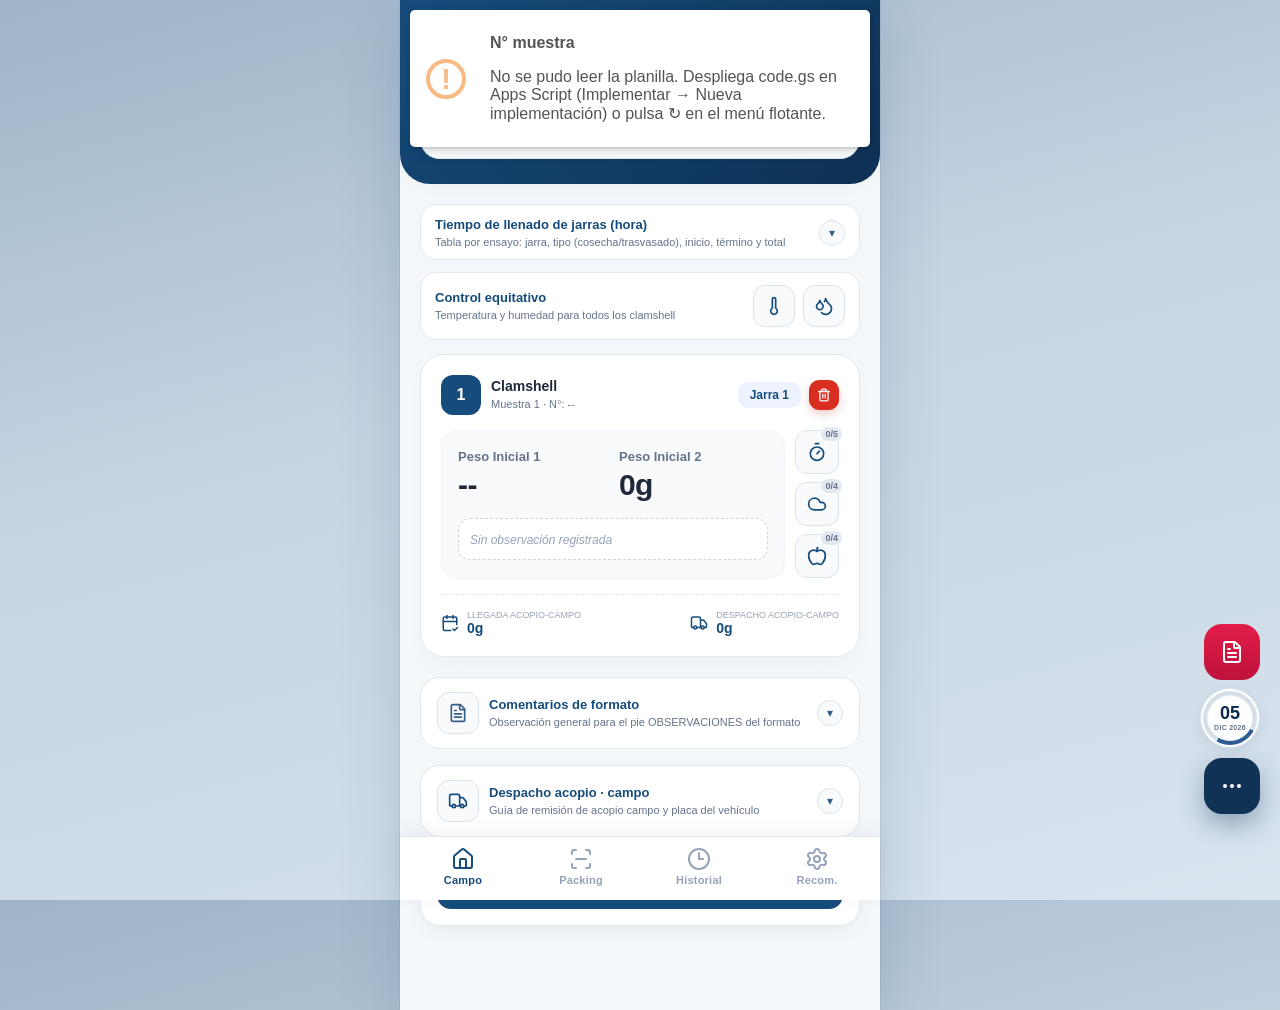
==== index.html @ 1f9f82d7 "muestras" ====
<!DOCTYPE html>
<html lang="es">
<head>
    <meta charset="UTF-8">
    <meta name="viewport" content="width=device-width, initial-scale=1.0, maximum-scale=1.0, user-scalable=no, viewport-fit=cover">
    <meta name="application-name" content="Muestras Web">
    <meta name="apple-mobile-web-app-title" content="Muestras Web">
    <meta name="theme-color" content="#164C7C">
    <meta name="mobile-web-app-capable" content="yes">
    <meta name="apple-mobile-web-app-capable" content="yes">
    <meta name="apple-mobile-web-app-status-bar-style" content="black-translucent">
    <meta name="format-detection" content="telephone=no, date=no, email=no, address=no">
    <title>Muestras Web</title>
    <link rel="icon" href="./QA2026-2.0.png" type="image/png">
    <link rel="icon" href="./icons/icon-32.png" type="image/png" sizes="32x32">
    <link rel="apple-touch-icon" href="./QA2026-2.0.png">
    <link rel="manifest" href="./manifest.json">
    <link rel="stylesheet" href="./librerias/flatpickr.min.css">
    <link rel="stylesheet" href="./styles.css">
</head>
<body>

    <header>
        <div class="header-top-row">
            <h2 class="header-title">
                <span class="header-title-prefix">Registro:</span>
                <select id="header-tipo-registro" class="header-tipo-select" name="tipoRegistro" aria-label="Visual o Acopio">
                    <option value="visual">Visual</option>
                    <option value="acopio">Acopio</option>
                </select>
            </h2>
            <div class="header-status-card is-online" id="header-status-card" aria-live="polite" aria-label="Pendientes y conexión">
                <div class="header-status-ring" aria-hidden="true">
                    <span class="header-status-ring-inner">
                        <i data-lucide="wifi" class="header-status-wifi" id="header-status-wifi"></i>
                    </span>
                </div>
                <div class="header-status-body">
                    <div class="header-status-pend">Pendientes: <span class="header-status-pend-num" id="header-pendientes-count">00</span></div>
                    <div class="header-status-conn">
                        <span class="header-status-conn-dot" aria-hidden="true"></span>
                        <span class="header-status-conn-text" id="header-conn-label">En línea</span>
                    </div>
                </div>
            </div>
        </div>

        <div class="meta-shell meta-accordion" id="meta-accordion">
            <button type="button" class="meta-accordion-trigger" id="meta-accordion-trigger" aria-expanded="false" aria-controls="meta-accordion-panel">
                <div class="meta-preview">
                    <span class="meta-preview-kicker">Se va a tomar las mediciones:</span>
                    <div class="meta-preview-row">
                        <span class="meta-preview-pill meta-preview-pill--empty" id="preview-num">--</span>
                        <span class="meta-preview-pill meta-preview-pill--empty" id="preview-muestra">--</span>
                        <span class="meta-preview-pill meta-preview-pill--traz meta-preview-pill--empty" id="preview-traz">--</span>
                    </div>
                </div>
                <span class="meta-accordion-chevron" aria-hidden="true"><i data-lucide="chevron-down"></i></span>
            </button>

            <div class="meta-accordion-body" id="meta-accordion-panel" role="region" aria-labelledby="meta-accordion-trigger" aria-hidden="true">
                <div class="meta-accordion-inner">
                    <form id="form-operativo-meta" autocomplete="on" aria-label="Datos del turno">
                        <div class="meta-sheet-top">
                            <div>
                                <p class="meta-kicker">Detalle</p>
                                <h3 class="meta-sheet-title">Completar registro</h3>
                            </div>
                            <div class="meta-progress-wrap">
                                <div class="meta-progress-label">
                                    <span>Listo</span>
                                    <span id="meta-progress-text">0 / 6</span>
                                </div>
                                <div class="meta-progress-track" aria-hidden="true">
                                    <div class="meta-progress-fill" id="meta-progress-fill"></div>
                                </div>
                            </div>
                        </div>

                        <input type="hidden" id="visual-rotulo" name="rotulo" value="">

                        <div class="meta-block">
                            <div class="meta-row-2 meta-row-2--muestra">
                                <div>
                                    <label class="meta-block-title" for="visual-meta-muestra" style="margin-bottom: 8px;">Muestra</label>
                                    <select class="meta-inp" id="visual-meta-muestra" name="muestra">
                                        <option value="">Seleccionar muestra</option>
                                        <option value="Ensayo 1">Muestra 1</option>
                                        <option value="Ensayo 2">Muestra 2</option>
                                        <option value="Ensayo 3">Muestra 3</option>
                                        <option value="Ensayo 4">Muestra 4</option>
                                        <option value="Ensayo 5">Muestra 5</option>
                                    </select>
                                </div>
                                <div>
                                    <label class="meta-block-title" for="visual-num-muestra" style="margin-bottom: 8px;">N° muestra</label>
                                    <div class="meta-num-muestra-wrap" id="visual-num-muestra-wrap">
                                        <input class="meta-inp meta-inp--num-muestra-auto" id="visual-num-muestra" name="numMuestra" type="text" maxlength="8" placeholder="Automático" disabled aria-describedby="visual-num-muestra-hint" title="Se asigna solo según el último número en la planilla (sin duplicados)">
                                        <span class="meta-num-muestra-spinner" id="visual-num-muestra-spinner" aria-hidden="true"></span>
                                    </div>
                                    <span id="visual-num-muestra-hint" class="sr-only">Campo automático. El número avanza según los registros ya guardados.</span>
                                </div>
                            </div>
                        </div>

                        <div class="meta-block">
                            <label class="meta-block-title" for="visual-responsable" style="margin-bottom: 8px;">Responsable</label>
                            <input class="meta-inp" id="visual-responsable" name="responsable" type="text" placeholder="Nombre">
                        </div>

                        <div class="meta-block">
                            <div class="meta-row-2 meta-row-2--guia-hora">
                                <div>
                                    <label class="meta-block-title" for="visual-guia-precosecha" style="margin-bottom: 8px;">Días Prec. / N° Cos.</label>
                                    <input class="meta-inp" id="visual-guia-precosecha" name="guiaPrecosecha" type="text" placeholder="Ej. 5 / 12" inputmode="text" autocomplete="off" aria-label="Días de precosecha y número de cosecha">
                                </div>
                                <div>
                                    <label class="meta-block-title" for="visual-hora" style="margin-bottom: 8px;">Hora inicio</label>
                                    <input class="meta-inp" id="visual-hora" name="hora" type="time" enterkeyhint="done">
                                </div>
                            </div>
                        </div>

                        <div class="meta-block">
                            <span class="meta-block-title" style="display:block;margin-bottom:8px;">Fundo</span>
                            <div class="meta-row-fundo-acopio">
                                <select class="meta-inp" id="visual-meta-fundo" name="fundo" aria-label="Fundo">
                                    <option value="">Seleccionar</option>
                                </select>
                                <select class="meta-inp meta-inp--acopio" id="visual-traz-acopio" name="trazAcopio" aria-label="Acopio">
                                    <option value="">Acopio</option>
                                    <option value="Acopio 1">Acopio 1</option>
                                    <option value="Acopio 2">Acopio 2</option>
                                    <option value="Acopio 3">Acopio 3</option>
                                    <option value="Acopio 4">Acopio 4</option>
                                    <option value="Acopio 5">Acopio 5</option>
                                    <option value="Acopio 6">Acopio 6</option>
                                    <option value="Acopio 7">Acopio 7</option>
                                    <option value="Acopio 8">Acopio 8</option>
                                    <option value="Acopio 9">Acopio 9</option>
                                    <option value="Acopio 10">Acopio 10</option>
                                    <option value="Acopio 11">Acopio 11</option>
                                    <option value="Acopio 12">Acopio 12</option>
                                    <option value="Acopio 13">Acopio 13</option>
                                    <option value="Acopio 14">Acopio 14</option>
                                    <option value="Acopio 15">Acopio 15</option>
                                    <option value="Acopio 16">Acopio 16</option>
                                    <option value="Acopio 17">Acopio 17</option>
                                    <option value="Acopio 18">Acopio 18</option>
                                    <option value="Acopio 19">Acopio 19</option>
                                    <option value="Acopio 20">Acopio 20</option>
                                    <option value="Acopio 21">Acopio 21</option>
                                    <option value="Acopio 22">Acopio 22</option>
                                    <option value="Acopio 23">Acopio 23</option>
                                    <option value="Acopio 24">Acopio 24</option>
                                    <option value="Acopio 25">Acopio 25</option>
                                </select>
                            </div>
                        </div>

                        <div class="meta-block">
                            <span class="meta-block-title" style="display:block;margin-bottom:8px;">Trazabilidad</span>
                            <div class="meta-row-3">
                                <select class="meta-inp" id="visual-traz-etapa" name="trazEtapa" aria-label="Etapa">
                                    <option value="">Etapa</option>
                                </select>
                                <select class="meta-inp" id="visual-traz-campo" name="trazCampo" aria-label="Campo">
                                    <option value="">Campo</option>
                                </select>
                                <input class="meta-inp" id="visual-traz-turno" name="trazTurno" type="text" placeholder="Turno" autocomplete="off">
                            </div>
                            <input type="hidden" id="visual-trazabilidad" name="trazabilidad" value="">
                        </div>

                        <div class="meta-block">
                            <label class="meta-block-title" for="visual-meta-variedad" style="margin-bottom: 8px;">Variedad</label>
                            <select class="meta-inp" id="visual-meta-variedad" name="variedad" aria-describedby="visual-meta-variedad-hint">
                                <option value="">Seleccionar</option>
                            </select>
                            <details class="meta-variedades-ref" id="visual-variedades-referencia">
                                <summary>OTRAS VARIEDADES <span class="meta-variedades-ref-count" id="visual-variedades-ref-count">(0)</span></summary>
                                <ul class="meta-variedades-ref-list" id="visual-variedades-referencia-list"></ul>
                            </details>
                            <span id="visual-meta-variedad-hint" class="meta-hint">Select arriba o elige en «Otras variedades» si no está en la parcela.</span>
                        </div>
                    </form>
                </div>
            </div>
        </div>
    </header>

    <div class="container">
        <details class="llenado-jarras-wrapper" open>
            <summary class="llenado-jarras-wrapper-summary">
                <div class="control-equitativo-label">
                    <b>Tiempo de llenado de jarras (hora)</b>
                    <span>Tabla por ensayo: jarra, tipo (cosecha/trasvasado), inicio, término y total</span>
                </div>
                <span class="llenado-jarras-toggle-icon" aria-hidden="true"></span>
            </summary>
            <div class="llenado-jarras-panel" id="llenado-jarras-panel-body"></div>
        </details>

        <div class="control-equitativo-bar">
            <div class="control-equitativo-label">
                <b>Control equitativo</b>
                <span>Temperatura y humedad para todos los clamshell</span>
            </div>
            <div class="control-equitativo-actions">
                <button type="button" class="control-equitativo-btn" onclick="abrirModalControlGlobal('temperatura')" title="Temperatura global">
                    <i data-lucide="thermometer"></i>
                </button>
                <button type="button" class="control-equitativo-btn" onclick="abrirModalControlGlobal('humedad')" title="Humedad global">
                    <i data-lucide="droplets"></i>
                </button>
            </div>
        </div>
        <div id="cards-container"></div>

        <details class="logistica-acopio-block logistica-formato-block" aria-label="Comentarios de formato">
            <summary class="logistica-acopio-head">
                <div class="control-equitativo-btn logistica-acopio-icon-slot logistica-formato-icon-wrap" title="Formato" aria-hidden="true">
                    <i data-lucide="file-text"></i>
                </div>
                <div class="control-equitativo-label logistica-acopio-label">
                    <b>Comentarios de formato</b>
                    <span>Observación general para el pie OBSERVACIONES del formato</span>
                </div>
                <span class="logistica-acopio-chev" aria-hidden="true"></span>
            </summary>
            <div class="logistica-acopio-body">
                <div class="logistica-acopio-field">
                    <label class="meta-block-title" for="visual-observacion-formato">Observación formato</label>
                    <textarea class="meta-inp logistica-formato-ta" id="visual-observacion-formato" name="observacionFormato" rows="3" placeholder="Opcional: comentario general del formato" autocomplete="off"></textarea>
                </div>
            </div>
        </details>

        <details class="logistica-acopio-block logistica-despacho-block" aria-label="Despacho acopio: guía y placa">
            <summary class="logistica-acopio-head">
                <div class="control-equitativo-btn logistica-acopio-icon-slot logistica-acopio-truck-wrap" title="Transporte" aria-hidden="true">
                    <i data-lucide="truck"></i>
                </div>
                <div class="control-equitativo-label logistica-acopio-label">
                    <b>Despacho acopio · campo</b>
                    <span>Guía de remisión de acopio campo y placa del vehículo</span>
                </div>
                <span class="logistica-acopio-chev" aria-hidden="true"></span>
            </summary>
            <div class="logistica-acopio-body">
                <div class="logistica-acopio-grid">
                    <div class="logistica-acopio-field">
                        <label class="meta-block-title" for="visual-guia-acopio">Guía de remisión de acopio campo</label>
                        <input class="meta-inp" id="visual-guia-acopio" name="guiaRemisionAcopio" type="text" placeholder="Ej. 208353" autocomplete="off">
                    </div>
                    <div class="logistica-acopio-field">
                        <label class="meta-block-title" for="visual-placa-vehiculo">Placa del vehículo</label>
                        <input class="meta-inp" id="visual-placa-vehiculo" name="placaVehiculoAcopio" type="text" placeholder="Ej. 9967-OK" autocomplete="off">
                    </div>
                </div>
            </div>
        </details>

        <div class="campo-envio-bar" id="campo-envio-bar" role="region" aria-label="Enviar registro al servidor">
            <button type="button" class="btn-save btn-save-campo" id="btn-guardar-enviar-campo" onclick="guardarRegistroYEnviarDesdePantalla()">
                Enviar registro
            </button>
        </div>
    </div>

    <div class="fab-menu" id="fab-menu">
        <div class="fab-menu-actions">
            <button class="fab-mini fab-mini--sync" type="button" onclick="actualizarAppCompletoDesdeFab()" aria-label="Actualizar app y planilla" title="Descarga la versión nueva de la app y sincroniza la planilla si hay internet. No borra borradores ni pendientes.">
                <i data-lucide="refresh-cw"></i>
            </button>
            <button class="fab-mini fab-mini--danger" onclick="borrarTodoYCacheRapido()" aria-label="Eliminar todo y caché local" title="Forzar reinicio: borra todo lo local y recarga">
                <i data-lucide="trash-2"></i>
            </button>
            <div class="fab-menu-duo">
                <button type="button" class="fab-mini fab-mini--registro" id="fab-btn-iniciar-registro" onclick="fabIniciarRegistroDesdeFab()" aria-label="Cargar datos de prueba (simulación)" title="Rellena meta, 8 clamshell y jarras de ejemplo para probar y enviar">
                    <i data-lucide="clipboard-list"></i>
                </button>
                <button type="button" class="fab-mini" onclick="abrirModalResumenGlobal()" aria-label="Resumen despacho acopio-campo">
                    <i data-lucide="truck"></i>
                </button>
            </div>
            <button class="fab" onclick="abrirModal('Nuevo Registro')" aria-label="Nuevo registro">
                <svg class="fab-icon-svg" viewBox="0 0 24 24" aria-hidden="true">
                    <path d="M12 5v14M5 12h14"></path>
                </svg>
            </button>
        </div>
        <button type="button" class="fab-pdf" id="fab-pdf-btn" aria-label="Generar PDF del registro">
            <i data-lucide="file-text"></i>
        </button>
        <div class="fecha-ring-widget fecha-ring-widget--fab fecha-ring-widget--campo" id="visual-fecha-ring-widget" role="button" tabindex="0" aria-label="Fecha de hoy" title="">
            <div class="fecha-ring-circle" id="campo-fecha-ring-circle" aria-hidden="true"></div>
            <div class="fecha-ring-content">
                <span class="fecha-ring-day" id="fecha-ring-day">--</span>
                <span class="fecha-ring-month" id="fecha-ring-month">----</span>
            </div>
            <div class="fecha-ring-popover" id="campo-fecha-ring-popover" role="tooltip" hidden></div>
        </div>
        <button class="fab-options" id="fab-options-btn" type="button" aria-label="Opciones rápidas" aria-expanded="false">
            <i data-lucide="ellipsis"></i>
        </button>
    </div>

    <div class="modal-overlay" id="modal-overlay">
        <div class="modal-content">
            <div class="modal-title-row" id="modal-title-row">
                <h2 id="modal-title" style="margin-bottom: 0; color: var(--primary); margin-top: 8px;">Editar Datos</h2>
                <div class="modal-jarra-box">
                    <label for="visual-m-jarra">N° Jarra</label>
                    <select id="visual-m-jarra" aria-label="Seleccionar N° de jarra"></select>
                </div>
            </div>
            <div class="form-group"><label>PESO 1 (g)</label><input type="number" id="visual-p1" step="0.1"></div>
            <div class="form-group"><label>PESO 2 (g)</label><input type="number" id="visual-p2" step="0.1"></div>
            <div class="form-group"><label>LLEGADA ACOPIO (g)</label><input type="number" id="visual-acopio" step="0.1"></div>
            <div class="form-group"><label>DESPACHO ACOPIO (g)</label><input type="number" id="visual-despacho" step="0.1"></div>
            <div class="metric-modal-foot">
                <button class="btn-secondary" type="button" id="btn-cancel-tarjeta">Cancelar</button>
                <button class="btn-save" id="btn-save-tarjeta" type="button" onclick="guardarModalTarjeta()">Guardar</button>
            </div>
        </div>
    </div>

    <div class="modal-overlay" id="metric-modal-overlay">
        <div class="modal-content">
            <h2 id="metric-modal-title" style="margin-bottom: 16px; color: var(--primary);">Detalle de medición</h2>
            <div class="metric-modal-body" id="metric-modal-body"></div>
            <div class="metric-modal-foot">
                <button class="btn-secondary" type="button" onclick="cerrarModalMetrica()">Cancelar</button>
                <button class="btn-save" id="btn-save-metrica" type="button" onclick="guardarModalMetrica()">Guardar</button>
            </div>
        </div>
    </div>

    <div class="modal-overlay" id="observation-modal-overlay">
        <div class="modal-content">
            <h2 id="observation-modal-title" style="margin-bottom: 16px; color: var(--primary);">Observación</h2>
            <div class="form-group">
                <label>OBSERVACIÓN DEL CLAMSHELL</label>
                <input type="text" id="visual-observation" placeholder="Opcional: incidencia, comentario, condición de campo">
            </div>
            <div class="metric-modal-foot">
                <button class="btn-secondary" type="button" onclick="cerrarModalObservacion()">Cancelar</button>
                <button class="btn-save" id="btn-save-observacion" type="button" onclick="guardarModalObservacion()">Guardar</button>
            </div>
        </div>
    </div>

    <div class="modal-overlay" id="essential-modal-overlay">
        <div class="modal-content">
            <h2 id="essential-modal-title" style="margin-bottom: 16px; color: var(--primary);">Resumen esencial</h2>
            <div class="metric-modal-body" id="essential-modal-body"></div>
            <div class="metric-modal-foot essential-modal-foot">
                <button class="btn-secondary" type="button" onclick="cerrarModalResumen()">Cancelar</button>
                <button class="btn-save pdf-action-btn pdf-action-btn--wsp essential-wsp-btn" id="btn-save-resumen-global" type="button" onclick="enviarModalResumenGlobalWhatsApp()">
                    <i data-lucide="message-circle" aria-hidden="true"></i>
                    <span class="essential-wsp-btn-label">Enviar WhatsApp</span>
                </button>
            </div>
        </div>
    </div>

    <div class="modal-overlay" id="control-global-modal-overlay">
        <div class="modal-content">
            <h2 id="control-global-modal-title" style="margin-bottom: 16px; color: var(--primary);">Control equitativo</h2>
            <div class="metric-modal-body" id="control-global-modal-body"></div>
            <div class="metric-modal-foot">
                <button class="btn-secondary" type="button" onclick="cerrarModalControlGlobal()">Cancelar</button>
                <button class="btn-save" id="btn-save-control-global" type="button" onclick="guardarModalControlGlobal()">Guardar</button>
            </div>
        </div>
    </div>

    <div class="modal-overlay" id="llenado-horas-modal-overlay">
        <div class="modal-content">
            <h2 style="margin-bottom: 16px; color: var(--primary);">Editar horas</h2>
            <div class="form-group"><label>Inicio</label><input type="time" id="visual-lhm-inicio"></div>
            <div class="form-group"><label>Final</label><input type="time" id="visual-lhm-termino"></div>
            <div class="metric-modal-foot">
                <button class="btn-secondary" type="button" onclick="cerrarModalHorasLlenado()">Cancelar</button>
                <button class="btn-save" id="btn-save-horas" type="button" onclick="guardarModalHorasLlenado()">Guardar</button>
            </div>
        </div>
    </div>

    <div class="modal-overlay" id="time-picker-modal-overlay">
        <div class="time-picker-modal">
            <div class="time-picker-head">
                <div class="time-picker-title">Seleccionar hora</div>
                <div class="time-picker-current" id="time-picker-current">--:--</div>
            </div>
            <div class="time-picker-wheel">
                <div class="time-picker-col">
                    <button type="button" class="time-picker-step" id="time-picker-hour-up" aria-label="Subir hora">▲</button>
                    <div class="time-picker-value" id="time-picker-hour">00</div>
                    <button type="button" class="time-picker-step" id="time-picker-hour-down" aria-label="Bajar hora">▼</button>
                </div>
                <div class="time-picker-sep">:</div>
                <div class="time-picker-col">
                    <button type="button" class="time-picker-step" id="time-picker-minute-up" aria-label="Subir minuto">▲</button>
                    <div class="time-picker-value" id="time-picker-minute">00</div>
                    <button type="button" class="time-picker-step" id="time-picker-minute-down" aria-label="Bajar minuto">▼</button>
                </div>
            </div>
            <div class="time-picker-actions">
                <button type="button" class="btn-secondary" id="time-picker-now">Tomar hora exacta</button>
                <button type="button" class="btn-secondary" id="time-picker-cancel">Cancelar</button>
                <button type="button" class="btn-save" id="time-picker-apply">Tomar hora</button>
            </div>
        </div>
    </div>

    <div class="modal-overlay pdf-modal-overlay" id="pdf-modal-overlay" role="dialog" aria-labelledby="pdf-modal-title" aria-modal="true">
        <div class="modal-content pdf-modal-content">
            <div class="pdf-modal-head">
                <h2 id="pdf-modal-title">Vista previa PDF</h2>
                <button type="button" class="pdf-modal-close" id="pdf-btn-cerrar" aria-label="Cerrar vista previa">
                    <i data-lucide="x"></i>
                </button>
            </div>
            <div class="pdf-preview-zoom-bar" id="pdf-preview-zoom-bar">
                <button type="button" class="pdf-zoom-btn" id="pdf-zoom-out" aria-label="Alejar">−</button>
                <span class="pdf-zoom-label" id="pdf-zoom-label">100%</span>
                <button type="button" class="pdf-zoom-btn" id="pdf-zoom-in" aria-label="Acercar">+</button>
                <button type="button" class="pdf-zoom-btn pdf-zoom-btn--reset" id="pdf-zoom-reset">Ajustar</button>
                <span class="pdf-zoom-hint">Pellizca con dos dedos para zoom</span>
            </div>
            <div class="pdf-preview-stage" id="pdf-preview-stage">
                <embed id="pdf-preview-embed" type="application/pdf" class="pdf-preview-embed" hidden title="Vista previa PDF">
                <div class="pdf-preview-loading" id="pdf-preview-loading">
                    <span class="pdf-preview-loading-spinner" aria-hidden="true"></span>
                    <span>Cargando vista previa…</span>
                </div>
                <div class="pdf-preview-scaler" id="pdf-preview-scaler">
                    <div class="pdf-preview-pages" id="pdf-preview-pages"></div>
                </div>
                <div class="pdf-preview-fallback" id="pdf-preview-fallback" hidden>
                    <i data-lucide="file-text" class="pdf-preview-fallback-icon" aria-hidden="true"></i>
                    <p class="pdf-preview-fallback-title">No se pudo mostrar la vista previa</p>
                    <p class="pdf-preview-fallback-hint">El PDF sí se generó. Usa <strong>Descargar</strong>, <strong>WhatsApp</strong> o ábrelo en el visor del teléfono.</p>
                    <button type="button" class="btn-save pdf-preview-open-btn" id="pdf-btn-abrir">Abrir PDF</button>
                </div>
            </div>
            <div class="pdf-modal-actions">
                <button type="button" class="btn-save pdf-action-btn" id="pdf-btn-descargar">
                    <i data-lucide="download"></i>
                    Descargar
                </button>
                <button type="button" class="btn-save pdf-action-btn pdf-action-btn--wsp" id="pdf-btn-wsp">
                    <i data-lucide="message-circle"></i>
                    WhatsApp
                </button>
            </div>
        </div>
    </div>

    <nav id="main-bottom-nav">
        <a class="nav-btn nav-link active" id="nav-campo" data-nav-index="0" href="./" aria-label="Campo">
            <i data-lucide="house"></i>
            <span>Campo</span>
        </a>
        <a class="nav-btn nav-link" id="nav-packing" data-nav-index="1" href="./packing/" aria-label="Packing">
            <i data-lucide="scan-line"></i>
            <span>Packing</span>
        </a>
        <a class="nav-btn nav-link" id="nav-historial" data-nav-index="2" href="./historial/" aria-label="Historial">
            <i data-lucide="clock-3"></i>
            <span>Historial</span>
        </a>
        <a class="nav-btn nav-link" id="nav-recomendaciones" data-nav-index="3" href="./recomendaciones/" aria-label="Recomendaciones">
            <i data-lucide="settings"></i>
            <span>Recom.</span>
        </a>
    </nav>

    <script src="./mapeo-parcelas-data.js"></script>
    <script src="./catalogo-json.js"></script>
    <script src="./librerias/lucide.min.js"></script>
    <script src="./librerias/sweetalert2.all.min.js"></script>
    <script src="./librerias/flatpickr.min.js"></script>
    <script src="./librerias/flatpickr-l10n-es.js"></script>
    <script src="./app.js" charset="utf-8"></script>
    <script src="./librerias/jspdf.umd.min.js"></script>
    <script src="./librerias/pdf.min.js"></script>
    <script src="./campo-pdf.js"></script>
    <script src="./network.js"></script>
    <script src="./script.js"></script>
</body>
</html>
---- librerias/flatpickr.min.css ----
.flatpickr-calendar{background:transparent;opacity:0;display:none;text-align:center;visibility:hidden;padding:0;-webkit-animation:none;animation:none;direction:ltr;border:0;font-size:14px;line-height:24px;border-radius:5px;position:absolute;width:307.875px;-webkit-box-sizing:border-box;box-sizing:border-box;-ms-touch-action:manipulation;touch-action:manipulation;background:#fff;-webkit-box-shadow:1px 0 0 #e6e6e6,-1px 0 0 #e6e6e6,0 1px 0 #e6e6e6,0 -1px 0 #e6e6e6,0 3px 13px rgba(0,0,0,0.08);box-shadow:1px 0 0 #e6e6e6,-1px 0 0 #e6e6e6,0 1px 0 #e6e6e6,0 -1px 0 #e6e6e6,0 3px 13px rgba(0,0,0,0.08)}.flatpickr-calendar.open,.flatpickr-calendar.inline{opacity:1;max-height:640px;visibility:visible}.flatpickr-calendar.open{display:inline-block;z-index:99999}.flatpickr-calendar.animate.open{-webkit-animation:fpFadeInDown 300ms cubic-bezier(.23,1,.32,1);animation:fpFadeInDown 300ms cubic-bezier(.23,1,.32,1)}.flatpickr-calendar.inline{display:block;position:relative;top:2px}.flatpickr-calendar.static{position:absolute;top:calc(100% + 2px)}.flatpickr-calendar.static.open{z-index:999;display:block}.flatpickr-calendar.multiMonth .flatpickr-days .dayContainer:nth-child(n+1) .flatpickr-day.inRange:nth-child(7n+7){-webkit-box-shadow:none !important;box-shadow:none !important}.flatpickr-calendar.multiMonth .flatpickr-days .dayContainer:nth-child(n+2) .flatpickr-day.inRange:nth-child(7n+1){-webkit-box-shadow:-2px 0 0 #e6e6e6,5px 0 0 #e6e6e6;box-shadow:-2px 0 0 #e6e6e6,5px 0 0 #e6e6e6}.flatpickr-calendar .hasWeeks .dayContainer,.flatpickr-calendar .hasTime .dayContainer{border-bottom:0;border-bottom-right-radius:0;border-bottom-left-radius:0}.flatpickr-calendar .hasWeeks .dayContainer{border-left:0}.flatpickr-calendar.hasTime .flatpickr-time{height:40px;border-top:1px solid #e6e6e6}.flatpickr-calendar.noCalendar.hasTime .flatpickr-time{height:auto}.flatpickr-calendar:before,.flatpickr-calendar:after{position:absolute;display:block;pointer-events:none;border:solid transparent;content:'';height:0;width:0;left:22px}.flatpickr-calendar.rightMost:before,.flatpickr-calendar.arrowRight:before,.flatpickr-calendar.rightMost:after,.flatpickr-calendar.arrowRight:after{left:auto;right:22px}.flatpickr-calendar.arrowCenter:before,.flatpickr-calendar.arrowCenter:after{left:50%;right:50%}.flatpickr-calendar:before{border-width:5px;margin:0 -5px}.flatpickr-calendar:after{border-width:4px;margin:0 -4px}.flatpickr-calendar.arrowTop:before,.flatpickr-calendar.arrowTop:after{bottom:100%}.flatpickr-calendar.arrowTop:before{border-bottom-color:#e6e6e6}.flatpickr-calendar.arrowTop:after{border-bottom-color:#fff}.flatpickr-calendar.arrowBottom:before,.flatpickr-calendar.arrowBottom:after{top:100%}.flatpickr-calendar.arrowBottom:before{border-top-color:#e6e6e6}.flatpickr-calendar.arrowBottom:after{border-top-color:#fff}.flatpickr-calendar:focus{outline:0}.flatpickr-wrapper{position:relative;display:inline-block}.flatpickr-months{display:-webkit-box;display:-webkit-flex;display:-ms-flexbox;display:flex}.flatpickr-months .flatpickr-month{background:transparent;color:rgba(0,0,0,0.9);fill:rgba(0,0,0,0.9);height:34px;line-height:1;text-align:center;position:relative;-webkit-user-select:none;-moz-user-select:none;-ms-user-select:none;user-select:none;overflow:hidden;-webkit-box-flex:1;-webkit-flex:1;-ms-flex:1;flex:1}.flatpickr-months .flatpickr-prev-month,.flatpickr-months .flatpickr-next-month{-webkit-user-select:none;-moz-user-select:none;-ms-user-select:none;user-select:none;text-decoration:none;cursor:pointer;position:absolute;top:0;height:34px;padding:10px;z-index:3;color:rgba(0,0,0,0.9);fill:rgba(0,0,0,0.9)}.flatpickr-months .flatpickr-prev-month.flatpickr-disabled,.flatpickr-months .flatpickr-next-month.flatpickr-disabled{display:none}.flatpickr-months .flatpickr-prev-month i,.flatpickr-months .flatpickr-next-month i{position:relative}.flatpickr-months .flatpickr-prev-month.flatpickr-prev-month,.flatpickr-months .flatpickr-next-month.flatpickr-prev-month{/*
      /*rtl:begin:ignore*/left:0/*
      /*rtl:end:ignore*/}/*
      /*rtl:begin:ignore*/
/*
      /*rtl:end:ignore*/
.flatpickr-months .flatpickr-prev-month.flatpickr-next-month,.flatpickr-months .flatpickr-next-month.flatpickr-next-month{/*
      /*rtl:begin:ignore*/right:0/*
      /*rtl:end:ignore*/}/*
      /*rtl:begin:ignore*/
/*
      /*rtl:end:ignore*/
.flatpickr-months .flatpickr-prev-month:hover,.flatpickr-months .flatpickr-next-month:hover{color:#959ea9}.flatpickr-months .flatpickr-prev-month:hover svg,.flatpickr-months .flatpickr-next-month:hover svg{fill:#f64747}.flatpickr-months .flatpickr-prev-month svg,.flatpickr-months .flatpickr-next-month svg{width:14px;height:14px}.flatpickr-months .flatpickr-prev-month svg path,.flatpickr-months .flatpickr-next-month svg path{-webkit-transition:fill .1s;transition:fill .1s;fill:inherit}.numInputWrapper{position:relative;height:auto}.numInputWrapper input,.numInputWrapper span{display:inline-block}.numInputWrapper input{width:100%}.numInputWrapper input::-ms-clear{display:none}.numInputWrapper input::-webkit-outer-spin-button,.numInputWrapper input::-webkit-inner-spin-button{margin:0;-webkit-appearance:none}.numInputWrapper span{position:absolute;right:0;width:14px;padding:0 4px 0 2px;height:50%;line-height:50%;opacity:0;cursor:pointer;border:1px solid rgba(57,57,57,0.15);-webkit-box-sizing:border-box;box-sizing:border-box}.numInputWrapper span:hover{background:rgba(0,0,0,0.1)}.numInputWrapper span:active{background:rgba(0,0,0,0.2)}.numInputWrapper span:after{display:block;content:"";position:absolute}.numInputWrapper span.arrowUp{top:0;border-bottom:0}.numInputWrapper span.arrowUp:after{border-left:4px solid transparent;border-right:4px solid transparent;border-bottom:4px solid rgba(57,57,57,0.6);top:26%}.numInputWrapper span.arrowDown{top:50%}.numInputWrapper span.arrowDown:after{border-left:4px solid transparent;border-right:4px solid transparent;border-top:4px solid rgba(57,57,57,0.6);top:40%}.numInputWrapper span svg{width:inherit;height:auto}.numInputWrapper span svg path{fill:rgba(0,0,0,0.5)}.numInputWrapper:hover{background:rgba(0,0,0,0.05)}.numInputWrapper:hover span{opacity:1}.flatpickr-current-month{font-size:135%;line-height:inherit;font-weight:300;color:inherit;position:absolute;width:75%;left:12.5%;padding:7.48px 0 0 0;line-height:1;height:34px;display:inline-block;text-align:center;-webkit-transform:translate3d(0,0,0);transform:translate3d(0,0,0)}.flatpickr-current-month span.cur-month{font-family:inherit;font-weight:700;color:inherit;display:inline-block;margin-left:.5ch;padding:0}.flatpickr-current-month span.cur-month:hover{background:rgba(0,0,0,0.05)}.flatpickr-current-month .numInputWrapper{width:6ch;width:7ch\0;display:inline-block}.flatpickr-current-month .numInputWrapper span.arrowUp:after{border-bottom-color:rgba(0,0,0,0.9)}.flatpickr-current-month .numInputWrapper span.arrowDown:after{border-top-color:rgba(0,0,0,0.9)}.flatpickr-current-month input.cur-year{background:transparent;-webkit-box-sizing:border-box;box-sizing:border-box;color:inherit;cursor:text;padding:0 0 0 .5ch;margin:0;display:inline-block;font-size:inherit;font-family:inherit;font-weight:300;line-height:inherit;height:auto;border:0;border-radius:0;vertical-align:initial;-webkit-appearance:textfield;-moz-appearance:textfield;appearance:textfield}.flatpickr-current-month input.cur-year:focus{outline:0}.flatpickr-current-month input.cur-year[disabled],.flatpickr-current-month input.cur-year[disabled]:hover{font-size:100%;color:rgba(0,0,0,0.5);background:transparent;pointer-events:none}.flatpickr-current-month .flatpickr-monthDropdown-months{appearance:menulist;background:transparent;border:none;border-radius:0;box-sizing:border-box;color:inherit;cursor:pointer;font-size:inherit;font-family:inherit;font-weight:300;height:auto;line-height:inherit;margin:-1px 0 0 0;outline:none;padding:0 0 0 .5ch;position:relative;vertical-align:initial;-webkit-box-sizing:border-box;-webkit-appearance:menulist;-moz-appearance:menulist;width:auto}.flatpickr-current-month .flatpickr-monthDropdown-months:focus,.flatpickr-current-month .flatpickr-monthDropdown-months:active{outline:none}.flatpickr-current-month .flatpickr-monthDropdown-months:hover{background:rgba(0,0,0,0.05)}.flatpickr-current-month .flatpickr-monthDropdown-months .flatpickr-monthDropdown-month{background-color:transparent;outline:none;padding:0}.flatpickr-weekdays{background:transparent;text-align:center;overflow:hidden;width:100%;display:-webkit-box;display:-webkit-flex;display:-ms-flexbox;display:flex;-webkit-box-align:center;-webkit-align-items:center;-ms-flex-align:center;align-items:center;height:28px}.flatpickr-weekdays .flatpickr-weekdaycontainer{display:-webkit-box;display:-webkit-flex;display:-ms-flexbox;display:flex;-webkit-box-flex:1;-webkit-flex:1;-ms-flex:1;flex:1}span.flatpickr-weekday{cursor:default;font-size:90%;background:transparent;color:rgba(0,0,0,0.54);line-height:1;margin:0;text-align:center;display:block;-webkit-box-flex:1;-webkit-flex:1;-ms-flex:1;flex:1;font-weight:bolder}.dayContainer,.flatpickr-weeks{padding:1px 0 0 0}.flatpickr-days{position:relative;overflow:hidden;display:-webkit-box;display:-webkit-flex;display:-ms-flexbox;display:flex;-webkit-box-align:start;-webkit-align-items:flex-start;-ms-flex-align:start;align-items:flex-start;width:307.875px}.flatpickr-days:focus{outline:0}.dayContainer{padding:0;outline:0;text-align:left;width:307.875px;min-width:307.875px;max-width:307.875px;-webkit-box-sizing:border-box;box-sizing:border-box;display:inline-block;display:-ms-flexbox;display:-webkit-box;display:-webkit-flex;display:flex;-webkit-flex-wrap:wrap;flex-wrap:wrap;-ms-flex-wrap:wrap;-ms-flex-pack:justify;-webkit-justify-content:space-around;justify-content:space-around;-webkit-transform:translate3d(0,0,0);transform:translate3d(0,0,0);opacity:1}.dayContainer + .dayContainer{-webkit-box-shadow:-1px 0 0 #e6e6e6;box-shadow:-1px 0 0 #e6e6e6}.flatpickr-day{background:none;border:1px solid transparent;border-radius:150px;-webkit-box-sizing:border-box;box-sizing:border-box;color:#393939;cursor:pointer;font-weight:400;width:14.2857143%;-webkit-flex-basis:14.2857143%;-ms-flex-preferred-size:14.2857143%;flex-basis:14.2857143%;max-width:39px;height:39px;line-height:39px;margin:0;display:inline-block;position:relative;-webkit-box-pack:center;-webkit-justify-content:center;-ms-flex-pack:center;justify-content:center;text-align:center}.flatpickr-day.inRange,.flatpickr-day.prevMonthDay.inRange,.flatpickr-day.nextMonthDay.inRange,.flatpickr-day.today.inRange,.flatpickr-day.prevMonthDay.today.inRange,.flatpickr-day.nextMonthDay.today.inRange,.flatpickr-day:hover,.flatpickr-day.prevMonthDay:hover,.flatpickr-day.nextMonthDay:hover,.flatpickr-day:focus,.flatpickr-day.prevMonthDay:focus,.flatpickr-day.nextMonthDay:focus{cursor:pointer;outline:0;background:#e6e6e6;border-color:#e6e6e6}.flatpickr-day.today{border-color:#959ea9}.flatpickr-day.today:hover,.flatpickr-day.today:focus{border-color:#959ea9;background:#959ea9;color:#fff}.flatpickr-day.selected,.flatpickr-day.startRange,.flatpickr-day.endRange,.flatpickr-day.selected.inRange,.flatpickr-day.startRange.inRange,.flatpickr-day.endRange.inRange,.flatpickr-day.selected:focus,.flatpickr-day.startRange:focus,.flatpickr-day.endRange:focus,.flatpickr-day.selected:hover,.flatpickr-day.startRange:hover,.flatpickr-day.endRange:hover,.flatpickr-day.selected.prevMonthDay,.flatpickr-day.startRange.prevMonthDay,.flatpickr-day.endRange.prevMonthDay,.flatpickr-day.selected.nextMonthDay,.flatpickr-day.startRange.nextMonthDay,.flatpickr-day.endRange.nextMonthDay{background:#569ff7;-webkit-box-shadow:none;box-shadow:none;color:#fff;border-color:#569ff7}.flatpickr-day.selected.startRange,.flatpickr-day.startRange.startRange,.flatpickr-day.endRange.startRange{border-radius:50px 0 0 50px}.flatpickr-day.selected.endRange,.flatpickr-day.startRange.endRange,.flatpickr-day.endRange.endRange{border-radius:0 50px 50px 0}.flatpickr-day.selected.startRange + .endRange:not(:nth-child(7n+1)),.flatpickr-day.startRange.startRange + .endRange:not(:nth-child(7n+1)),.flatpickr-day.endRange.startRange + .endRange:not(:nth-child(7n+1)){-webkit-box-shadow:-10px 0 0 #569ff7;box-shadow:-10px 0 0 #569ff7}.flatpickr-day.selected.startRange.endRange,.flatpickr-day.startRange.startRange.endRange,.flatpickr-day.endRange.startRange.endRange{border-radius:50px}.flatpickr-day.inRange{border-radius:0;-webkit-box-shadow:-5px 0 0 #e6e6e6,5px 0 0 #e6e6e6;box-shadow:-5px 0 0 #e6e6e6,5px 0 0 #e6e6e6}.flatpickr-day.flatpickr-disabled,.flatpickr-day.flatpickr-disabled:hover,.flatpickr-day.prevMonthDay,.flatpickr-day.nextMonthDay,.flatpickr-day.notAllowed,.flatpickr-day.notAllowed.prevMonthDay,.flatpickr-day.notAllowed.nextMonthDay{color:rgba(57,57,57,0.3);background:transparent;border-color:transparent;cursor:default}.flatpickr-day.flatpickr-disabled,.flatpickr-day.flatpickr-disabled:hover{cursor:not-allowed;color:rgba(57,57,57,0.1)}.flatpickr-day.week.selected{border-radius:0;-webkit-box-shadow:-5px 0 0 #569ff7,5px 0 0 #569ff7;box-shadow:-5px 0 0 #569ff7,5px 0 0 #569ff7}.flatpickr-day.hidden{visibility:hidden}.rangeMode .flatpickr-day{margin-top:1px}.flatpickr-weekwrapper{float:left}.flatpickr-weekwrapper .flatpickr-weeks{padding:0 12px;-webkit-box-shadow:1px 0 0 #e6e6e6;box-shadow:1px 0 0 #e6e6e6}.flatpickr-weekwrapper .flatpickr-weekday{float:none;width:100%;line-height:28px}.flatpickr-weekwrapper span.flatpickr-day,.flatpickr-weekwrapper span.flatpickr-day:hover{display:block;width:100%;max-width:none;color:rgba(57,57,57,0.3);background:transparent;cursor:default;border:none}.flatpickr-innerContainer{display:block;display:-webkit-box;display:-webkit-flex;display:-ms-flexbox;display:flex;-webkit-box-sizing:border-box;box-sizing:border-box;overflow:hidden}.flatpickr-rContainer{display:inline-block;padding:0;-webkit-box-sizing:border-box;box-sizing:border-box}.flatpickr-time{text-align:center;outline:0;display:block;height:0;line-height:40px;max-height:40px;-webkit-box-sizing:border-box;box-sizing:border-box;overflow:hidden;display:-webkit-box;display:-webkit-flex;display:-ms-flexbox;display:flex}.flatpickr-time:after{content:"";display:table;clear:both}.flatpickr-time .numInputWrapper{-webkit-box-flex:1;-webkit-flex:1;-ms-flex:1;flex:1;width:40%;height:40px;float:left}.flatpickr-time .numInputWrapper span.arrowUp:after{border-bottom-color:#393939}.flatpickr-time .numInputWrapper span.arrowDown:after{border-top-color:#393939}.flatpickr-time.hasSeconds .numInputWrapper{width:26%}.flatpickr-time.time24hr .numInputWrapper{width:49%}.flatpickr-time input{background:transparent;-webkit-box-shadow:none;box-shadow:none;border:0;border-radius:0;text-align:center;margin:0;padding:0;height:inherit;line-height:inherit;color:#393939;font-size:14px;position:relative;-webkit-box-sizing:border-box;box-sizing:border-box;-webkit-appearance:textfield;-moz-appearance:textfield;appearance:textfield}.flatpickr-time input.flatpickr-hour{font-weight:bold}.flatpickr-time input.flatpickr-minute,.flatpickr-time input.flatpickr-second{font-weight:400}.flatpickr-time input:focus{outline:0;border:0}.flatpickr-time .flatpickr-time-separator,.flatpickr-time .flatpickr-am-pm{height:inherit;float:left;line-height:inherit;color:#393939;font-weight:bold;width:2%;-webkit-user-select:none;-moz-user-select:none;-ms-user-select:none;user-select:none;-webkit-align-self:center;-ms-flex-item-align:center;align-self:center}.flatpickr-time .flatpickr-am-pm{outline:0;width:18%;cursor:pointer;text-align:center;font-weight:400}.flatpickr-time input:hover,.flatpickr-time .flatpickr-am-pm:hover,.flatpickr-time input:focus,.flatpickr-time .flatpickr-am-pm:focus{background:#eee}.flatpickr-input[readonly]{cursor:pointer}@-webkit-keyframes fpFadeInDown{from{opacity:0;-webkit-transform:translate3d(0,-20px,0);transform:translate3d(0,-20px,0)}to{opacity:1;-webkit-transform:translate3d(0,0,0);transform:translate3d(0,0,0)}}@keyframes fpFadeInDown{from{opacity:0;-webkit-transform:translate3d(0,-20px,0);transform:translate3d(0,-20px,0)}to{opacity:1;-webkit-transform:translate3d(0,0,0);transform:translate3d(0,0,0)}}
---- styles.css ----
﻿:root {
            --primary: rgb(22, 76, 124);
            --primary-dark: rgb(15, 50, 85);
            --accent: #FFB800;
            --bg: #F4F7FA;
            --white: #ffffff;
            --text: #1E293B;
            --success: #22C55E;
            --border: #E2E8F0;
            /* Mínimo 4px: espacio bajo la barra (no reduce tamaño de letra del menú) */
            --nav-safe-bottom: max(4px, env(safe-area-inset-bottom, 0px));
            --nav-bar-total: calc(56px + var(--nav-safe-bottom));
        }

        * { margin: 0; padding: 0; box-sizing: border-box; font-family: 'Segoe UI', Roboto, sans-serif; }

        body {
            background-color: var(--bg);
            color: var(--text);
            padding-bottom: var(--nav-bar-total);
            overscroll-behavior-y: none;
        }

        /* Header fijo al scroll (Safari + resto) */
        header {
            background: linear-gradient(135deg, var(--primary) 0%, var(--primary-dark) 100%);
            padding: max(25px, env(safe-area-inset-top, 0px)) 20px 25px;
            border-radius: 0 0 30px 30px;
            position: -webkit-sticky;
            position: sticky;
            top: 0;
            z-index: 1000;
            width: 100%;
            color: white;
        }

        .header-top-row {
            display: flex;
            justify-content: space-between;
            align-items: center;
            gap: 8px;
            flex-wrap: nowrap;
            min-width: 0;
        }

        .header-title {
            display: flex;
            flex-wrap: nowrap;
            align-items: center;
            gap: 6px;
            margin: 0;
            min-width: 0;
            flex: 1;
            font-size: 22px;
            font-weight: 800;
            line-height: 1.2;
            letter-spacing: -0.02em;
        }

        .header-title-prefix {
            color: #fff;
            white-space: nowrap;
            flex-shrink: 0;
        }

        .header-tipo-select {
            appearance: none;
            -webkit-appearance: none;
            margin: 0;
            flex: 0 1 auto;
            min-width: 0;
            width: auto;
            max-width: min(148px, 46vw);
            cursor: pointer;
            font: inherit;
            font-size: 0.90em;
            font-weight: 800;
            letter-spacing: -0.02em;
            color: #f8fafc;
            background-color: rgba(255, 255, 255, 0.12);
            background-image: url("data:image/svg+xml,%3Csvg xmlns='http://www.w3.org/2000/svg' width='14' height='14' viewBox='0 0 24 24' fill='none' stroke='%23e2e8f0' stroke-width='2.5' stroke-linecap='round' stroke-linejoin='round'%3E%3Cpath d='m6 9 6 6 6-6'/%3E%3C/svg%3E");
            background-repeat: no-repeat;
            background-position: right 9px center;
            background-size: 14px 14px;
            border: 1px solid rgba(255, 255, 255, 0.28);
            border-radius: 11px;
            padding: 5px 32px 5px 11px;
            line-height: 1.45;
            box-shadow:
                inset 0 1px 0 rgba(255, 255, 255, 0.14),
                0 2px 10px rgba(0, 0, 0, 0.12);
            backdrop-filter: blur(8px);
            -webkit-backdrop-filter: blur(8px);
            transition: border-color 0.18s ease, background-color 0.18s ease, box-shadow 0.18s ease;
        }

        .header-tipo-select:hover {
            background-color: rgba(255, 255, 255, 0.16);
            border-color: rgba(255, 255, 255, 0.38);
        }

        .header-tipo-select:focus {
            outline: none;
            border-color: rgba(125, 211, 252, 0.75);
            box-shadow:
                inset 0 1px 0 rgba(255, 255, 255, 0.16),
                0 0 0 3px rgba(125, 211, 252, 0.28);
        }

        .header-tipo-select option {
            color: #0f172a;
            font-weight: 700;
            background: #fff;
        }

        @media (max-width: 380px) {
            .header-title {
                font-size: 18px;
            }

            .header-tipo-select {
                font-size: 0.82em;
                padding: 4px 28px 4px 9px;
                max-width: min(132px, 42vw);
            }
        }

        .header-status-card {
            display: flex;
            align-items: center;
            gap: 8px;
            padding: 4px 9px 4px 6px;
            max-width: min(172px, 38vw);
            flex-shrink: 0;
            color: rgba(255, 255, 255, 0.92);
            background: rgba(255, 255, 255, 0.1);
            border: 1px solid rgba(255, 255, 255, 0.2);
            border-radius: 12px;
            box-shadow:
                0 4px 16px rgba(0, 0, 0, 0.12),
                inset 0 1px 0 rgba(255, 255, 255, 0.18);
            backdrop-filter: blur(10px);
            -webkit-backdrop-filter: blur(10px);
        }

        .header-status-ring {
            width: 32px;
            height: 32px;
            border-radius: 50%;
            padding: 2px;
            flex-shrink: 0;
            background: conic-gradient(from 200deg, rgba(148, 163, 184, 0.55) 0deg 270deg, rgba(148, 163, 184, 0.35) 270deg 360deg);
            box-shadow: inset 0 1px 1px rgba(255, 255, 255, 0.12);
        }

        .header-status-card.is-online .header-status-ring {
            background: rgba(125, 211, 252, 0.95);
        }

        .header-status-card.is-offline .header-status-ring {
            background: conic-gradient(from 200deg, rgba(148, 163, 184, 0.45) 0deg 270deg, rgba(248, 113, 113, 0.9) 270deg 360deg);
        }

        .header-status-ring-inner {
            width: 100%;
            height: 100%;
            border-radius: 50%;
            background: rgba(12, 40, 68, 0.42);
            display: grid;
            place-items: center;
            box-shadow: inset 0 1px 2px rgba(0, 0, 0, 0.15);
        }

        .header-status-wifi {
            width: 14px;
            height: 14px;
            stroke-width: 2.1;
            color: rgba(224, 242, 254, 0.95);
        }

        .header-status-card.is-offline .header-status-wifi {
            color: rgba(254, 226, 226, 0.95);
        }

        .header-status-body {
            min-width: 0;
            flex: 1;
            display: flex;
            flex-direction: column;
            justify-content: center;
            gap: 0;
        }

        .header-status-pend {
            margin: 0;
            padding: 0;
            font-size: 9px;
            font-weight: 700;
            letter-spacing: 0.04em;
            text-transform: uppercase;
            color: rgba(255, 255, 255, 0.72);
            line-height: 1.05;
        }

        .header-status-pend-num {
            font-variant-numeric: tabular-nums;
            font-weight: 800;
            color: rgba(255, 255, 255, 0.95);
            letter-spacing: 0.02em;
        }

        .header-status-pend-num.header-status-pend-num--alert {
            color: #fde68a;
        }

        .header-status-card--solo-conn .header-status-conn {
            margin-top: 0;
        }

        .header-status-conn {
            display: inline-flex;
            align-items: center;
            gap: 5px;
            margin-top: 2px;
            padding: 0;
            line-height: 1.05;
        }

        .header-status-conn-dot {
            width: 6px;
            height: 6px;
            border-radius: 999px;
            flex-shrink: 0;
            background: rgba(148, 163, 184, 0.85);
            box-shadow: 0 0 0 1px rgba(255, 255, 255, 0.25);
        }

        .header-status-card.is-online .header-status-conn-dot {
            background: #7dd3fc;
            box-shadow: 0 0 0 1px rgba(125, 211, 252, 0.45);
            margin-top: 2px;
        }

        .header-status-card.is-offline .header-status-conn-dot {
            background: #fca5a5;
            box-shadow: 0 0 0 1px rgba(252, 165, 165, 0.5);
        }

        .header-status-conn-text {
            font-size: 9px;
            font-weight: 600;
            letter-spacing: 0.02em;
            color: rgba(255, 255, 255, 0.88);
            line-height: 1.05;
        }

        .header-status-card.is-offline .header-status-conn-text {
            color: rgba(255, 255, 255, 0.78);
        }

        .meta-shell {
            margin-top: 14px;
            background: rgba(255, 255, 255, 0.98);
            border-radius: 20px;
            box-shadow: 0 12px 32px rgba(15, 50, 85, 0.14), 0 1px 0 rgba(255, 255, 255, 0.6) inset;
            border: 1px solid rgba(226, 232, 240, 0.9);
            color: var(--text);
            overflow: hidden;
        }

        .meta-accordion-trigger {
            width: 100%;
            display: flex;
            align-items: center;
            justify-content: space-between;
            gap: 12px;
            padding: 14px 16px;
            border: none;
            background: linear-gradient(180deg, #fff 0%, #f8fafc 100%);
            cursor: pointer;
            text-align: left;
            -webkit-tap-highlight-color: transparent;
            transition: background 0.2s;
        }

        .meta-accordion-trigger:hover,
        .meta-accordion-trigger:focus-visible {
            background: #f1f5f9;
            outline: none;
        }

        .meta-accordion.is-open .meta-accordion-trigger {
            background: #fff;
            border-bottom: 1px solid #ebeef2;
        }

        .meta-preview { flex: 1; min-width: 0; }

        .meta-preview-kicker {
            display: block;
            font-size: 10px;
            font-weight: 800;
            letter-spacing: 0.11em;
            text-transform: uppercase;
            color: #94a3b8;
            margin-bottom: 8px;
        }

        .meta-preview-row {
            display: flex;
            flex-wrap: wrap;
            align-items: center;
            gap: 5px;
        }

        .meta-preview-stack {
            display: grid;
            grid-template-columns: 1fr;
            gap: 6px;
            max-width: 100%;
        }

        .meta-preview-pill {
            display: inline-flex;
            align-items: center;
            max-width: 100%;
            padding: 6px 11px;
            border-radius: 999px;
            font-size: 12px;
            font-weight: 700;
            background: rgba(22, 76, 124, 0.08);
            color: var(--primary);
            border: 1px solid rgba(22, 76, 124, 0.12);
            line-height: 1.25;
        }

        .meta-preview-pill--rotulo {
            background: rgba(139, 92, 246, 0.1);
            border-color: rgba(139, 92, 246, 0.22);
            color: #6d28d9;
        }

        .meta-preview-pill--rotulo.meta-preview-pill--empty {
            background: #f1f5f9;
            color: #94a3b8;
            border-color: #e2e8f0;
        }

        .meta-preview-pill--traz {
            background: rgba(56, 189, 248, 0.12);
            border-color: rgba(14, 165, 233, 0.2);
            color: #0369a1;
        }

        .meta-preview-pill--empty {
            background: #f1f5f9;
            color: #94a3b8;
            border-color: #e2e8f0;
            font-weight: 600;
        }

        .meta-preview-pill--traz.meta-preview-pill--empty {
            background: #f1f5f9;
            color: #94a3b8;
            border-color: #e2e8f0;
        }

        .meta-accordion-chevron {
            flex-shrink: 0;
            width: 36px;
            height: 36px;
            border-radius: 12px;
            display: flex;
            align-items: center;
            justify-content: center;
            background: #f1f5f9;
            color: var(--primary);
            transition: transform 0.3s cubic-bezier(0.4, 0, 0.2, 1), background 0.2s;
        }

        .meta-accordion-chevron i,
        .meta-accordion-chevron svg { width: 20px; height: 20px; }

        .meta-accordion.is-open .meta-accordion-chevron {
            transform: rotate(180deg);
            background: rgba(22, 76, 124, 0.1);
        }

        .meta-accordion-body {
            display: none;
            pointer-events: none;
        }

        .meta-accordion.is-open .meta-accordion-body {
            display: block;
            pointer-events: auto;
        }

        .meta-accordion-inner {
            padding: 16px 16px 18px;
        }

        .meta-sheet-top {
            display: flex;
            align-items: flex-start;
            justify-content: space-between;
            flex-wrap: wrap;
            gap: 12px;
            margin-bottom: 14px;
        }

        .meta-kicker {
            font-size: 10px;
            font-weight: 800;
            letter-spacing: 0.12em;
            text-transform: uppercase;
            color: var(--primary);
            opacity: 0.85;
        }

        .meta-sheet-title {
            font-size: 17px;
            font-weight: 800;
            color: var(--text);
            line-height: 1.25;
            margin-top: 4px;
        }

        .meta-progress-wrap { width: 100%; min-width: 0; flex: 1; max-width: 140px; }

        .meta-progress-label {
            display: flex;
            justify-content: space-between;
            align-items: center;
            font-size: 9px;
            font-weight: 700;
            letter-spacing: 0.06em;
            text-transform: uppercase;
            color: #94A3B8;
            margin-bottom: 5px;
        }

        .meta-progress-label span:last-child {
            color: var(--primary);
            font-variant-numeric: tabular-nums;
        }

        .meta-progress-track {
            height: 5px;
            border-radius: 999px;
            background: #E2E8F0;
            overflow: hidden;
        }

        .meta-progress-fill {
            height: 100%;
            width: 0%;
            border-radius: 999px;
            background: linear-gradient(90deg, #38BDF8, var(--primary));
            transition: width 0.25s ease;
        }

        .meta-block { margin-bottom: 16px; }

        .meta-block:last-of-type { margin-bottom: 0; }

        .meta-block-title {
            display: block;
            font-size: 10px;
            font-weight: 800;
            letter-spacing: 0.08em;
            text-transform: uppercase;
            color: #64748B;
            margin-bottom: 10px;
        }

        .chip-scroll {
            display: flex;
            flex-wrap: wrap;
            gap: 8px;
        }

        .meta-chip {
            appearance: none;
            border: 2px solid #E2E8F0;
            background: #F8FAFC;
            color: var(--text);
            padding: 10px 14px;
            border-radius: 999px;
            font-weight: 700;
            font-size: 13px;
            cursor: pointer;
            transition: border-color 0.15s, background 0.15s, color 0.15s, transform 0.1s;
            -webkit-tap-highlight-color: transparent;
        }

        .meta-chip:active { transform: scale(0.97); }

        .meta-chip.is-on {
            border-color: var(--primary);
            background: rgba(22, 76, 124, 0.08);
            color: var(--primary);
        }

        .meta-row-2 {
            display: grid;
            grid-template-columns: 1fr 1fr;
            gap: 12px;
        }

        .meta-row-3 {
            display: grid;
            grid-template-columns: repeat(3, minmax(0, 1fr));
            gap: 10px;
        }

        .meta-row-fundo-acopio {
            display: flex;
            align-items: stretch;
            gap: 10px;
        }

        .meta-row-fundo-acopio > .meta-inp:first-child {
            flex: 1 1 0;
            min-width: 0;
        }

        .meta-inp--acopio {
            flex: 0 1 7rem;
            width: 7rem;
            max-width: 42%;
            padding: 12px 8px;
            font-size: 13px;
        }

        .meta-inp {
            width: 100%;
            padding: 12px 14px;
            font-size: 14px;
            font-weight: 600;
            color: var(--text);
            background: #F8FAFC;
            border: 2px solid #E2E8F0;
            border-radius: 14px;
            outline: none;
            transition: border-color 0.15s, box-shadow 0.15s;
        }

        .meta-inp:focus {
            background: #fff;
            border-color: var(--primary);
            box-shadow: 0 0 0 3px rgba(22, 76, 124, 0.1);
        }

        .meta-inp.meta-inp--falta {
            border-color: rgba(248, 113, 113, 0.75);
            box-shadow: 0 0 0 3px rgba(254, 202, 202, 0.4);
            background: #fffafb;
        }

        .meta-inp.meta-inp--falta:focus {
            border-color: rgba(248, 113, 113, 0.9);
            box-shadow: 0 0 0 3px rgba(254, 202, 202, 0.5);
        }

        .meta-inp::placeholder { color: #94A3B8; font-weight: 500; }

        .meta-inp.meta-inp--num-muestra-auto:disabled {
            color: var(--text);
            background: #EEF2F7;
            border-color: #CBD5E1;
            cursor: not-allowed;
            opacity: 1;
        }

        .meta-num-muestra-wrap {
            position: relative;
        }

        .meta-num-muestra-wrap .meta-inp--num-muestra-auto {
            padding-right: 44px;
        }

        .meta-num-muestra-spinner {
            position: absolute;
            right: 14px;
            top: 50%;
            width: 20px;
            height: 20px;
            margin-top: -10px;
            border-radius: 50%;
            border: 2px solid #CBD5E1;
            border-top-color: var(--primary);
            opacity: 0;
            visibility: hidden;
            pointer-events: none;
            transition: opacity 0.15s;
        }

        .meta-num-muestra-wrap.is-loading .meta-num-muestra-spinner {
            opacity: 1;
            visibility: visible;
            animation: meta-num-muestra-spin 0.7s linear infinite;
        }

        .meta-num-muestra-wrap.is-loading .meta-inp--num-muestra-auto {
            color: #94A3B8;
        }

        @keyframes meta-num-muestra-spin {
            to { transform: rotate(360deg); }
        }

        .sr-only {
            position: absolute;
            width: 1px;
            height: 1px;
            padding: 0;
            margin: -1px;
            overflow: hidden;
            clip: rect(0, 0, 0, 0);
            white-space: nowrap;
            border: 0;
        }

        /* Flatpickr local: estilo uniforme (móvil + desktop) */
        .flatpickr-calendar {
            border: 1px solid #D8E3EE;
            border-radius: 16px;
            box-shadow: 0 16px 36px rgba(15, 50, 85, 0.24);
            font-family: 'Segoe UI', Roboto, sans-serif;
            overflow: hidden;
        }

        .flatpickr-calendar.open {
            animation: fp-fade-in 0.14s ease;
        }

        @keyframes fp-fade-in {
            from { opacity: 0; transform: translateY(4px); }
            to { opacity: 1; transform: translateY(0); }
        }

        .flatpickr-months {
            background: linear-gradient(135deg, var(--primary) 0%, var(--primary-dark) 100%);
            border-radius: 16px 16px 0 0;
            padding: 4px 0;
        }

        .flatpickr-current-month,
        .flatpickr-monthDropdown-months,
        .flatpickr-weekday,
        .flatpickr-prev-month,
        .flatpickr-next-month {
            color: #fff !important;
            fill: #fff !important;
        }

        .flatpickr-day {
            border-radius: 10px;
        }

        .flatpickr-day.selected,
        .flatpickr-day.startRange,
        .flatpickr-day.endRange,
        .flatpickr-day.selected:hover {
            background: var(--primary);
            border-color: var(--primary);
        }

        .flatpickr-day.today {
            border-color: #7fb4e3;
        }

        .flatpickr-time {
            border-top: 1px solid #E5EDF6;
            padding: 10px 8px;
            max-height: none;
        }

        .flatpickr-time .numInputWrapper {
            border-radius: 10px;
            overflow: hidden;
        }

        .flatpickr-time .flatpickr-time-separator {
            color: #234b77;
            font-weight: 700;
            width: 14px;
        }

        .flatpickr-time input,
        .flatpickr-time .flatpickr-am-pm {
            font-weight: 700;
            color: #163f69;
        }

        .flatpickr-time input:hover,
        .flatpickr-time .flatpickr-am-pm:hover {
            background: rgba(22, 76, 124, 0.08);
        }

        .flatpickr-calendar.noCalendar {
            width: min(360px, 94vw);
            min-width: 280px;
            border-radius: 14px;
        }

        .flatpickr-calendar.noCalendar .flatpickr-time {
            border-top: 0;
            padding: 14px 12px;
            height: auto;
            gap: 10px;
        }

        .flatpickr-calendar.noCalendar .numInputWrapper {
            background: #F4F8FC;
            border: 1px solid #D8E3EE;
            border-radius: 12px;
            min-width: 92px;
        }

        .flatpickr-calendar.noCalendar .flatpickr-time input {
            height: 48px;
            font-size: 28px;
            line-height: 48px;
        }

        .flatpickr-calendar.noCalendar .flatpickr-am-pm {
            height: 48px;
            line-height: 48px;
            border-radius: 12px;
            border: 1px solid #D8E3EE;
            background: #F4F8FC;
        }

        /* Modal de hora limpio y estable (sin hacks internos) */
        .flatpickr-calendar.noCalendar {
            background: #ffffff;
            border-color: #d8e3ee;
            box-shadow: 0 18px 36px rgba(15, 50, 85, 0.22);
        }

        .flatpickr-calendar.noCalendar .flatpickr-time {
            background: #ffffff;
        }

        .flatpickr-calendar.noCalendar .numInputWrapper {
            background: #f4f8fc;
            border-color: #d8e3ee;
        }

        .flatpickr-calendar.noCalendar .flatpickr-time input {
            color: #173a5e;
        }

        .flatpickr-calendar {
            z-index: 99999 !important;
        }

        body.fp-overlay-open::before {
            content: '';
            position: fixed;
            inset: 0;
            background: rgba(15, 23, 42, 0.35);
            z-index: 99990;
        }

        @media (max-width: 760px) {
            .flatpickr-calendar.noCalendar.open {
                position: fixed !important;
                left: 50% !important;
                top: 50% !important;
                transform: translate(-50%, -50%) !important;
                width: min(380px, 94vw) !important;
            }
        }

        .meta-time-row {
            display: flex;
            align-items: stretch;
            gap: 10px;
        }

        .meta-time-row .meta-inp { flex: 1; min-height: 48px; color-scheme: light; }

        .meta-btn-ahora {
            flex-shrink: 0;
            display: inline-flex;
            align-items: center;
            justify-content: center;
            gap: 6px;
            padding: 0 14px;
            border-radius: 14px;
            border: 2px solid rgba(22, 76, 124, 0.2);
            background: #fff;
            color: var(--primary);
            font-size: 12px;
            font-weight: 800;
            cursor: pointer;
            transition: background 0.15s, border-color 0.15s;
        }

        .meta-btn-ahora i,
        .meta-btn-ahora svg { width: 18px; height: 18px; }

        .meta-btn-ahora:active { transform: scale(0.98); }

        @media (max-width: 400px) {
            .meta-row-2 { grid-template-columns: 1fr; }
            .meta-row-2.meta-row-2--muestra { grid-template-columns: 1fr 1fr; }
            .meta-row-2.meta-row-2--guia-hora { grid-template-columns: 1fr 1fr; }
            .meta-row-3 { grid-template-columns: repeat(3, minmax(0, 1fr)); gap: 8px; }
            .meta-row-3 .meta-inp { padding: 10px 8px; font-size: 14px; }
            .meta-row-fundo-acopio { gap: 8px; }
            .meta-inp--acopio { flex: 0 1 6.25rem; width: 6.25rem; max-width: 46%; padding: 10px 6px; font-size: 13px; }
            .meta-progress-wrap { max-width: none; width: 100%; }
            .metric-grid-2 { grid-template-columns: 1fr; }
            #metric-modal-overlay .metric-grid-2,
            #packing-tiempos-modal-overlay .packing-tiempos-grid {
                grid-template-columns: repeat(2, minmax(0, 1fr));
            }
            .metric-grid-4 { grid-template-columns: repeat(2, minmax(0, 1fr)); }
        }

        /* Campo: tiempos de la muestra — 2 columnas + fila ancha (como siempre) */
        #metric-modal-overlay .metric-grid-2 {
            display: grid;
            grid-template-columns: repeat(2, minmax(0, 1fr));
            gap: 10px;
            margin-bottom: 8px;
        }

        #metric-modal-overlay .metric-modal-body > .form-group {
            margin-bottom: 0;
        }

        /* Contenedor de Tarjetas */
        .container { padding: 20px 20px 8px; }

        .fecha-ring-widget {
            position: relative;
            width: 66px;
            height: 66px;
            border-radius: 999px;
            display: grid;
            place-items: center;
            background: #FFFFFF;
            border: 1px solid #D8E3EE;
            box-shadow: 0 4px 12px rgba(15, 50, 85, 0.08);
        }

        .fecha-ring-circle {
            position: absolute;
            inset: 3px;
            border-radius: 999px;
            background: conic-gradient(from 210deg, rgba(22, 76, 124, 0.18) 0deg 280deg, rgba(29, 78, 137, 0.92) 280deg 360deg);
        }

        .fecha-ring-content {
            position: relative;
            z-index: 1;
            width: 80%;
            height: 80%;
            border-radius: 999px;
            background: #FFFFFF;
            display: flex;
            flex-direction: column;
            align-items: center;
            justify-content: center;
            line-height: 1.05;
            box-shadow: inset 0 0 0 1px rgba(22, 76, 124, 0.08);
        }

        .fecha-ring-day {
            font-size: 20px;
            font-weight: 900;
            color: #0B2A4A;
            font-variant-numeric: tabular-nums;
        }

        .fecha-ring-month {
            margin-top: 2px;
            font-size: 8px;
            font-weight: 700;
            letter-spacing: 0.04em;
            text-transform: uppercase;
            color: #64748B;
        }

        .fecha-ring-widget--fab {
            width: 60px;
            height: 60px;
            margin-bottom: 2px;
            pointer-events: none;
        }

        .fecha-ring-widget--fab .fecha-ring-circle {
            inset: 2px;
        }

        .fecha-ring-widget--fab .fecha-ring-day {
            font-size: 18px;
        }

        .fecha-ring-widget--fab .fecha-ring-month {
            font-size: 7px;
            margin-top: 1px;
        }

        .fecha-ring-widget--packing.fecha-ring-widget--fab,
        .fecha-ring-widget--campo.fecha-ring-widget--fab {
            pointer-events: auto;
            cursor: pointer;
        }

        .fecha-ring-popover {
            position: absolute;
            left: 50%;
            bottom: calc(100% + 10px);
            transform: translateX(-50%);
            min-width: 168px;
            max-width: 220px;
            padding: 10px 12px;
            border-radius: 10px;
            background: #0f4a7d;
            color: #fff;
            font-size: 11px;
            font-weight: 600;
            line-height: 1.35;
            text-align: center;
            box-shadow: 0 10px 24px rgba(15, 50, 85, 0.35);
            z-index: 20;
            pointer-events: none;
        }

        .fecha-ring-popover::after {
            content: '';
            position: absolute;
            left: 50%;
            bottom: -6px;
            transform: translateX(-50%);
            border-left: 7px solid transparent;
            border-right: 7px solid transparent;
            border-top: 7px solid #0f4a7d;
        }

        .fecha-ring-popover[hidden] {
            display: none !important;
        }

        .fecha-ring-widget--packing.is-popover-open .fecha-ring-popover,
        .fecha-ring-widget--campo.is-popover-open .fecha-ring-popover {
            display: block;
        }

        .fecha-ring-widget--packing .fecha-ring-popover,
        .fecha-ring-widget--campo .fecha-ring-popover {
            left: auto;
            right: 0;
            transform: translateX(-14px);
            min-width: 176px;
            max-width: min(220px, calc(100vw - 48px));
        }

        .fecha-ring-widget--packing .fecha-ring-popover::after,
        .fecha-ring-widget--campo .fecha-ring-popover::after {
            left: auto;
            right: 26px;
            transform: none;
        }

        #fab-menu-packing {
            right: 30px;
        }

        #fab-menu-packing .fab-pdf {
            margin-bottom: 2px;
        }

        .control-equitativo-bar {
            display: flex;
            justify-content: space-between;
            align-items: center;
            gap: 12px;
            padding: 12px 14px;
            border: 1px solid #E2E8F0;
            border-radius: 16px;
            background: #FFFFFF;
            margin-bottom: 14px;
        }

        .control-equitativo-label b {
            display: block;
            font-size: 13px;
            font-weight: 800;
            color: var(--primary);
            margin-bottom: 3px;
        }

        .control-equitativo-label span {
            display: block;
            font-size: 11px;
            color: #64748B;
            line-height: 1.3;
        }

        .control-equitativo-actions {
            display: flex;
            gap: 8px;
            flex-shrink: 0;
        }

        .control-equitativo-btn {
            width: 42px;
            height: 42px;
            border-radius: 12px;
            border: 1px solid #D8E3EE;
            background: #F8FAFC;
            color: var(--primary);
            display: flex;
            align-items: center;
            justify-content: center;
            cursor: pointer;
        }

        .control-equitativo-btn i,
        .control-equitativo-btn svg {
            width: 20px;
            height: 20px;
        }

        .control-equitativo-bar.is-locked {
            opacity: 0.68;
        }

        .control-equitativo-bar.is-locked .control-equitativo-btn {
            cursor: not-allowed;
        }

        /* Acopio-campo: barra tipo control equitativo + chevrons abrir/cerrar + solo camión */
        .logistica-acopio-block {
            border: 1px solid #E2E8F0;
            border-radius: 20px;
            background: #FFFFFF;
            margin-top: 16px;
            margin-bottom: 0;
            overflow: hidden;
        }

        .logistica-acopio-block.is-locked {
            opacity: 0.72;
        }

        .logistica-acopio-head {
            display: grid;
            grid-template-columns: auto 1fr auto;
            align-items: center;
            gap: 10px;
            padding: 14px 16px;
            list-style: none;
            cursor: pointer;
            -webkit-tap-highlight-color: transparent;
        }

        .logistica-acopio-head::-webkit-details-marker {
            display: none;
        }

        .logistica-acopio-block[open] .logistica-acopio-head {
            border-bottom: 1px solid #EEF3F9;
        }

        .logistica-acopio-block:not([open]) .logistica-acopio-head {
            border-bottom: 0;
        }

        .logistica-acopio-label {
            min-width: 0;
            flex: 1;
            text-align: left;
        }

        .logistica-acopio-chev {
            width: 26px;
            height: 26px;
            border: 1px solid #D8E3EE;
            border-radius: 999px;
            flex-shrink: 0;
            display: inline-flex;
            align-items: center;
            justify-content: center;
            background: #F8FAFC;
            transition: transform 0.18s ease;
        }

        .logistica-acopio-chev::before {
            content: "\25BE";
            font-size: 12px;
            color: #365D87;
            line-height: 1;
        }

        .logistica-acopio-block[open] .logistica-acopio-chev {
            transform: rotate(180deg);
        }

        .logistica-acopio-icon-slot {
            pointer-events: none;
            user-select: none;
            flex-shrink: 0;
        }

        .logistica-acopio-icon-slot i,
        .logistica-acopio-icon-slot svg {
            width: 20px;
            height: 20px;
        }

        .logistica-acopio-truck-wrap i,
        .logistica-acopio-truck-wrap svg {
            animation: logistica-truck-nudge 2.4s ease-in-out infinite;
        }

        @keyframes logistica-truck-nudge {
            0%, 100% { transform: translateX(-2px); }
            50% { transform: translateX(4px); }
        }

        @media (prefers-reduced-motion: reduce) {
            .logistica-acopio-truck-wrap i,
            .logistica-acopio-truck-wrap svg {
                animation: none;
            }
        }

        .logistica-acopio-body {
            padding: 14px 16px 16px;
            background: #FFFFFF;
        }

        .logistica-acopio-grid {
            display: grid;
            grid-template-columns: 1fr 1fr;
            gap: 12px;
        }

        .logistica-acopio-field {
            margin: 0;
            min-width: 0;
        }

        .logistica-acopio-field .meta-block-title {
            margin-bottom: 8px;
        }

        .logistica-formato-ta {
            width: 100%;
            min-height: 72px;
            resize: vertical;
            line-height: 1.4;
        }

        .logistica-formato-icon-wrap i,
        .logistica-formato-icon-wrap svg {
            color: #365D87;
        }

        @media (max-width: 520px) {
            .logistica-acopio-grid {
                grid-template-columns: 1fr;
            }
        }

        .llenado-jarras-wrapper {
            border: 1px solid #E2E8F0;
            border-radius: 16px;
            background: #FFFFFF;
            margin-bottom: 12px;
            overflow: hidden;
        }

        .llenado-jarras-wrapper-summary {
            list-style: none;
            cursor: pointer;
            padding: 12px 14px 10px;
            border-bottom: 1px solid #EEF3F9;
            display: flex;
            align-items: center;
            justify-content: space-between;
            gap: 10px;
        }

        .llenado-jarras-wrapper-summary::-webkit-details-marker {
            display: none;
        }

        .llenado-jarras-wrapper:not([open]) .llenado-jarras-wrapper-summary {
            border-bottom: 0;
        }

        .llenado-jarras-toggle-icon {
            width: 26px;
            height: 26px;
            border: 1px solid #D8E3EE;
            border-radius: 999px;
            flex-shrink: 0;
            display: inline-flex;
            align-items: center;
            justify-content: center;
            background: #F8FAFC;
            transition: transform 0.18s ease;
        }

        .llenado-jarras-toggle-icon::before {
            content: "\25BE";
            font-size: 12px;
            color: #365D87;
            line-height: 1;
        }

        .llenado-jarras-wrapper[open] .llenado-jarras-toggle-icon {
            transform: rotate(180deg);
        }

        .llenado-jarras-panel {
            background: #FFFFFF;
            padding: 8px 8px 10px;
            margin: 0;
            max-height: 250px;
            overflow-y: auto;
        }

        .llenado-jarras-bloque {
            border: 1px solid #D8E3EE;
            border-radius: 12px;
            background: #FAFCFF;
            margin-bottom: 8px;
            overflow: hidden;
        }

        .llenado-jarras-bloque-summary {
            list-style: none;
            display: flex;
            align-items: flex-start;
            justify-content: space-between;
            gap: 10px;
            padding: 8px 10px;
            font-size: 11px;
            font-weight: 700;
            color: #365D87;
            background: #F1F7FF;
            cursor: pointer;
        }

        .llenado-jarras-bloque-summary::-webkit-details-marker {
            display: none;
        }

        .lj-grupo-summary-main {
            flex: 1;
            min-width: 0;
        }

        .lj-resumen-stack {
            display: flex;
            flex-direction: column;
            gap: 6px;
        }

        .lj-mini-resumen {
            display: grid;
            grid-template-columns: minmax(64px, 0.9fr) minmax(70px, 1.1fr) minmax(52px, 0.7fr);
            grid-template-areas:
                "jarra actividad tiempo"
                "horas horas horas";
            align-items: center;
            column-gap: 8px;
            row-gap: 4px;
            padding: 6px 8px;
            border-radius: 10px;
            border: 1px solid #D8E3EE;
            background: #FFFFFF;
        }

        .lj-mini-resumen-j { grid-area: jarra; font-weight: 900; color: #0B2A4A; }
        .lj-mini-resumen-a { grid-area: actividad; font-weight: 800; color: #1D4E89; text-align: right; }
        .lj-mini-resumen-h { grid-area: horas; font-weight: 700; color: #365D87; font-size: 10px; }
        .lj-mini-resumen-t { grid-area: tiempo; text-align: right; font-weight: 900; color: #1D4E89; }

        .lj-grupo-eliminar {
            width: 34px;
            height: 34px;
            border-radius: 10px;
            border: 1px solid #E7B9B9;
            background: #FFF5F5;
            color: #B42318;
            display: inline-flex;
            align-items: center;
            justify-content: center;
            cursor: pointer;
            flex-shrink: 0;
        }

        .lj-grupo-eliminar:active {
            transform: translateY(1px);
        }

        .llenado-jarras-bloque-body {
            padding: 8px;
            border-top: 1px solid #DDEAF8;
            background: #FFFFFF;
        }

        .lj-jarra-top {
            margin-bottom: 8px;
        }

        .lj-paso {
            border: 1px solid #E6EEF8;
            border-radius: 12px;
            background: #FAFCFF;
            margin-bottom: 8px;
            overflow: hidden;
        }

        .lj-paso:last-child {
            margin-bottom: 0;
        }

        .lj-paso-head {
            padding: 6px 10px;
            border-bottom: 1px solid #E6EEF8;
            background: #F1F7FF;
        }

        .lj-paso-tag {
            font-size: 10px;
            font-weight: 900;
            letter-spacing: 0.04em;
            text-transform: uppercase;
            color: #365D87;
        }

        .lj-paso-grid {
            display: grid;
            grid-template-columns: minmax(120px, 1.2fr) minmax(96px, 1fr) minmax(96px, 1fr) minmax(86px, 0.9fr);
            grid-template-areas: "actividad actividad actividad actividad" "inicio termino tiempo .";
            gap: 8px;
            padding: 8px;
        }

        .lj-span-act {
            grid-column: 1 / -1;
            grid-area: actividad;
        }

        .lj-campo-inicio { grid-area: inicio; }
        .lj-campo-termino { grid-area: termino; }
        .lj-campo-tiempo { grid-area: tiempo; }

        .llenado-jarras-grid {
            display: grid;
            grid-template-columns: 52px minmax(120px, 1fr) minmax(98px, 1fr) minmax(98px, 1fr) minmax(94px, 1fr);
            gap: 6px;
            margin-bottom: 0;
        }

        .llenado-jarras-campo label {
            display: block;
            font-size: 10px;
            font-weight: 800;
            color: #6B7C93;
            margin: 0 0 4px;
            text-transform: uppercase;
        }

        .llenado-jarras-grid input,
        .llenado-jarras-grid select,
        .lj-paso-grid input,
        .lj-paso-grid select,
        .lj-jarra-top select {
            width: 100%;
            border: 1px solid #D8E3EE;
            border-radius: 9px;
            padding: 6px 8px;
            font-size: 11px;
            color: #0B2A4A;
            background: #FFFFFF;
            outline: none;
        }

        .llenado-jarras-grid select,
        .lj-paso-grid select,
        .lj-jarra-top select {
            appearance: none;
            background-image: linear-gradient(45deg, transparent 50%, #365D87 50%), linear-gradient(135deg, #365D87 50%, transparent 50%);
            background-position: calc(100% - 14px) calc(50% - 2px), calc(100% - 9px) calc(50% - 2px);
            background-size: 5px 5px, 5px 5px;
            background-repeat: no-repeat;
            padding-right: 26px;
        }

        .llenado-jarras-grid input:focus,
        .llenado-jarras-grid select:focus,
        .lj-paso-grid input:focus,
        .lj-paso-grid select:focus,
        .lj-jarra-top select:focus {
            border-color: #9FC0E3;
            background-color: #FFFFFF;
        }

        .llenado-jarras-grid .llenado-jarras-tiempo,
        .lj-paso-grid .llenado-jarras-tiempo {
            text-align: right;
            font-weight: 800;
            color: #1D4E89;
            background: #F1F7FF;
            border-color: #CFE2F7;
        }

        .llenado-jarras-head {
            font-size: 9px;
            font-weight: 800;
            color: #6B7C93;
            text-transform: uppercase;
            letter-spacing: 0.03em;
            margin-bottom: 4px;
        }

        .llenado-jarras-head div {
            border: 1px solid #D8E3EE;
            background: #F8FBFF;
            padding: 6px 4px;
            text-align: center;
            min-height: 44px;
            display: flex;
            align-items: center;
            justify-content: center;
            writing-mode: vertical-rl;
            transform: rotate(180deg);
            border-radius: 0;
        }

        .llenado-jarras-head div:first-child {
            border-top-left-radius: 9px;
            border-bottom-left-radius: 9px;
        }

        .llenado-jarras-head div:last-child {
            border-top-right-radius: 9px;
            border-bottom-right-radius: 9px;
        }

        .llenado-jarras-add-btn {
            width: 100%;
            margin-top: 10px;
            min-height: 38px;
            border: 1px solid #C7D7EA;
            border-radius: 10px;
            background: #FFFFFF;
            color: #1D4E89;
            font-size: 13px;
            font-weight: 700;
            letter-spacing: 0.01em;
            cursor: pointer;
        }

        .lj-ensayo-bloque {
            margin-bottom: 14px;
            border-radius: 14px;
            overflow: visible;
            box-shadow: 0 8px 24px rgba(11, 42, 74, 0.08);
        }

        .lj-ensayo-barra {
            display: flex;
            align-items: center;
            justify-content: center;
            padding: 11px 12px;
            border-radius: 12px 12px 0 0;
            background: linear-gradient(135deg, #07162C 0%, #0F2E52 100%);
            color: #FFFFFF;
            font-weight: 900;
            font-size: 12px;
            letter-spacing: 0.06em;
            text-transform: uppercase;
        }

        .lj-jarras-tabla-wrap {
            border: 1px solid #D6E0EC;
            border-radius: 16px;
            overflow: visible;
            background: #FFFFFF;
            padding: 10px;
            box-shadow: 0 1px 0 rgba(15, 23, 42, 0.02);
        }

        .lj-filas-stack {
            display: flex;
            flex-direction: column;
            gap: 8px;
        }

        .lj-fila-card {
            display: grid;
            grid-template-columns: 132px minmax(0, 1fr);
            gap: 10px;
            border: 1px solid #D3DCE7;
            border-radius: 16px;
            background: #FFFFFF;
            padding: 10px;
            box-shadow: 0 4px 12px rgba(15, 40, 70, 0.05);
            overflow: visible;
        }

        .lj-fila-left {
            border: 1px solid #D5DEE8;
            border-radius: 14px;
            background: #FFFFFF;
            display: flex;
            flex-direction: column;
            align-items: center;
            justify-content: center;
            gap: 4px;
            min-height: 116px;
            padding: 6px 8px;
            position: relative;
            order: 1;
        }

        .lj-fila-left-label {
            width: 100%;
            font-size: 16px;
            color: #1F2328;
            font-weight: 700;
            letter-spacing: 0;
            text-align: left;
        }

        .lj-fila-jarra-num {
            font-size: 78px;
            line-height: 1;
            font-weight: 900;
            color: #0A1420;
            text-shadow: 0 1px 0 rgba(255, 255, 255, 0.65);
        }

        .lj-fila-tiempo-label {
            font-size: 8px;
            color: #64748B;
            font-weight: 700;
        }

        .lj-fila-left .lj-campo-jarra-selector {
            width: 100%;
            border: 1px solid #D1D6DD;
            border-radius: 6px;
            min-height: 36px;
            font-size: 14px;
            font-weight: 600;
            color: #1F2328;
            background-color: #FFFFFF;
            appearance: none;
            -webkit-appearance: none;
            -moz-appearance: none;
            background-image: linear-gradient(45deg, transparent 50%, #9AA8B8 50%), linear-gradient(135deg, #9AA8B8 50%, transparent 50%);
            background-position: calc(100% - 16px) calc(50% - 2px), calc(100% - 10px) calc(50% - 2px);
            background-size: 6px 6px, 6px 6px;
            background-repeat: no-repeat;
            padding: 6px 30px 6px 10px;
        }

        .lj-fila-left .lj-campo-jarra-selector::-ms-expand {
            display: none;
        }

        .lj-fila-right {
            display: flex;
            flex-direction: column;
            gap: 6px;
            justify-content: flex-start;
            padding-top: 0;
            order: 2;
            position: static;
        }

        .lj-fila-top {
            display: flex;
            align-items: flex-start;
            justify-content: space-between;
            gap: 8px;
            margin-top: -2px;
        }

        .lj-fila-hint {
            font-size: 10px;
            color: #7B8794;
            font-weight: 600;
            line-height: 2.2;
            margin-top: 0;
            margin-bottom: 0;
            flex: 1;
        }

        .lj-fila-actions {
            position: relative;
            display: flex;
            gap: 8px;
            justify-content: flex-end;
            margin-top: -10px;
            margin-right: -10px;
            margin-bottom: 0;
            align-self: flex-end;
            z-index: 60;
        }

        .lj-mini-btn {
            width: 28px;
            height: 28px;
            border-radius: 8px;
            border: 1px solid #BFD0E2;
            background: #FFFFFF;
            color: #1D4E89;
            font-size: 14px;
            font-weight: 700;
            line-height: 1;
            cursor: pointer;
            box-shadow: 0 2px 8px rgba(29, 78, 137, 0.08);
        }

        .lj-mini-btn--danger {
            color: #FFFFFF;
            border-color: #D92D20;
            background: #D92D20;
            box-shadow: 0 4px 10px rgba(185, 28, 28, 0.25);
        }

        .lj-mini-btn:hover {
            background: #F8FBFF;
        }

        .lj-mini-btn--delete {
            width: 30px;
            height: 30px;
            padding: 0;
            border-bottom-left-radius: 12px;
            border-bottom-right-radius: 1px;
            border-top-left-radius: 1px;
        }

        .lj-mini-btn--delete i,
        .lj-mini-btn--delete svg {
            width: 14px;
            height: 14px;
            stroke-width: 2.2;
        }

        .lj-mini-btn--delete:hover {
            background: #B42318;
            border-color: #B42318;
        }

        .lj-fila-right .lj-campo-tipo {
            padding-right: 34px;
            font-size: 14px;
        }

        .lj-fila-horas {
            display: grid;
            grid-template-columns: repeat(2, minmax(0, 1fr));
            gap: 6px;
        }

        .lj-time-col {
            display: flex;
            flex-direction: column;
            gap: 2px;
        }

        .lj-time-field {
            position: relative;
        }

        .lj-time-label {
            font-size: 9px;
            font-weight: 800;
            color: #6E7885;
            letter-spacing: 0.03em;
            text-transform: uppercase;
            padding-left: 2px;
        }

        .lj-fila-card select,
        .lj-fila-card input[type="time"],
        .lj-fila-card input.fp-input-time,
        .lj-fila-card input.lj-campo-inicio,
        .lj-fila-card input.lj-campo-termino {
            width: 100%;
            border: 1px solid #CBD7E5;
            border-radius: 14px;
            padding: 8px 14px;
            color: #17212D;
            background: linear-gradient(180deg, #FFFFFF 0%, #F7FAFD 100%);
            outline: none;
            transition: border-color 0.16s ease, box-shadow 0.16s ease;
            min-height: 46px;
            height: 46px;
            text-align: center;
            font-variant-numeric: tabular-nums;
            line-height: 46px;
            padding-top: 0;
            padding-bottom: 0;
        }

        /* Mantener SELECTs con su tamaño original */
        .lj-fila-card select {
            height: auto;
            line-height: normal;
            padding-top: 8px;
            padding-bottom: 8px;
        }

        .lj-fila-card input.lj-campo-inicio,
        .lj-fila-card input.lj-campo-termino,
        .lj-fila-card input.fp-input-time {
            font-size: 24px;
            font-weight: 800;
        }

        .lj-fila-card select:active,
        .lj-fila-card input[type="time"]:active,
        .lj-fila-card input.fp-input-time:active,
        .lj-fila-card input.lj-campo-inicio:active,
        .lj-fila-card input.lj-campo-termino:active {
            border-color: #79AEE0;
            background: #FFFFFF;
        }

        .lj-fila-card input[type="time"]::-webkit-calendar-picker-indicator,
        .lj-fila-card input.fp-input-time::-webkit-calendar-picker-indicator,
        .lj-fila-card input.lj-campo-inicio::-webkit-calendar-picker-indicator,
        .lj-fila-card input.lj-campo-termino::-webkit-calendar-picker-indicator {
            width: 15px;
            height: 15px;
            opacity: 0.9;
        }

        .lj-time-field input[type="time"],
        .lj-time-field input.fp-input-time,
        .lj-time-field input.lj-campo-inicio,
        .lj-time-field input.lj-campo-termino { padding-right: 12px; }

        .lj-fila-card select {
            appearance: none;
            background-image: linear-gradient(45deg, transparent 50%, #9AA8B8 50%), linear-gradient(135deg, #9AA8B8 50%, transparent 50%);
            background-position: calc(100% - 18px) calc(50% - 2px), calc(100% - 12px) calc(50% - 2px);
            background-size: 6px 6px, 6px 6px;
            background-repeat: no-repeat;
            padding-right: 34px;
        }

        .lj-fila-card select:focus,
        .lj-fila-card input[type="time"]:focus,
        .lj-fila-card input.fp-input-time:focus,
        .lj-fila-card input.lj-campo-inicio:focus,
        .lj-fila-card input.lj-campo-termino:focus {
            border-color: #8FBCE9;
            box-shadow: 0 0 0 3px rgba(37, 99, 168, 0.16);
        }

        .lj-fila-card select:disabled,
        .lj-fila-card input[type="time"][readonly],
        .lj-fila-card input.fp-input-time[readonly],
        .lj-fila-card input.lj-campo-inicio[readonly],
        .lj-fila-card input.lj-campo-termino[readonly] { opacity: 1; cursor: pointer; }

        .lj-fila-card input.lj-campo-inicio::placeholder,
        .lj-fila-card input.lj-campo-termino::placeholder,
        .lj-fila-card input.fp-input-time::placeholder {
            color: #6f8298;
            opacity: 1;
            font-weight: 700;
            letter-spacing: 0.02em;
            font-size: 16px;
            text-align: center;
        }

        .lj-jarras-tabla {
            width: 100%;
            border-collapse: collapse;
            font-size: 11px;
        }

        .lj-jarras-tabla thead th {
            position: sticky;
            top: 0;
            z-index: 1;
            background: #F1F7FF;
            color: #365D87;
            font-weight: 900;
            text-transform: uppercase;
            letter-spacing: 0.04em;
            border-bottom: 1px solid #D8E3EE;
            padding: 8px 6px;
            white-space: nowrap;
        }

        .lj-jarras-tabla td {
            border-bottom: 1px solid #EEF3F9;
            padding: 6px;
            vertical-align: middle;
        }

        .lj-col-item { width: 44px; text-align: center; font-weight: 900; color: #0B2A4A; }
        .lj-col-jarra { min-width: 120px; }
        .lj-col-tipo { min-width: 120px; }
        .lj-col-time { min-width: 110px; }
        .lj-col-total { width: 72px; }
        .lj-col-acc { width: 44px; text-align: center; }

        .lj-jarras-tabla select,
        .lj-jarras-tabla input[type="time"] {
            width: 100%;
            border: 1px solid #D8E3EE;
            border-radius: 10px;
            padding: 6px 8px;
            font-size: 11px;
            color: #0B2A4A;
            background: #FAFCFF;
            outline: none;
            transition: border-color 0.16s ease, box-shadow 0.16s ease, background-color 0.16s ease;
        }

        .lj-jarra-big {
            display: inline-flex;
            align-items: center;
            justify-content: center;
            min-width: 96px;
            padding: 6px 12px;
            border-radius: 999px;
            background: linear-gradient(135deg, #0B2A4A 0%, #1D4E89 100%);
            color: #FFFFFF;
            font-size: 15px;
            font-weight: 900;
            letter-spacing: 0.01em;
            margin-right: 6px;
        }

        .lj-col-jarra .lj-campo-jarra {
            display: none;
        }

        .lj-jarras-tabla select:focus,
        .lj-jarras-tabla input[type="time"]:focus {
            border-color: #9DC4EA;
            background: #FFFFFF;
            box-shadow: 0 0 0 3px rgba(29, 78, 137, 0.12);
        }

        .lj-jarras-tabla select {
            appearance: none;
            background-image: linear-gradient(45deg, transparent 50%, #365D87 50%), linear-gradient(135deg, #365D87 50%, transparent 50%);
            background-position: calc(100% - 14px) calc(50% - 2px), calc(100% - 9px) calc(50% - 2px);
            background-size: 5px 5px, 5px 5px;
            background-repeat: no-repeat;
            padding-right: 26px;
        }

        .lj-fila--alerta td {
            background: #FFF7F7;
        }

        .lj-fila-eliminar {
            width: 34px;
            height: 34px;
            border-radius: 10px;
            border: 1px solid #E7B9B9;
            background: #FFF5F5;
            color: #B42318;
            display: inline-flex;
            align-items: center;
            justify-content: center;
            cursor: pointer;
        }

        .lj-regla-alerta {
            border: 1px solid #F1C0C0;
            background: #FFF5F5;
            color: #9B1C1C;
            border-radius: 10px;
            padding: 8px 10px;
            font-size: 11px;
            font-weight: 700;
            margin-bottom: 8px;
        }

        .lj-paso-grid--registro {
            grid-template-columns: repeat(4, minmax(0, 1fr));
            grid-template-areas:
                "jarra jarra tipo tipo"
                "inicio inicio termino termino"
                "tiempo tiempo tiempo tiempo";
        }

        .lj-span-jarra { grid-area: jarra; }
        .lj-span-tipo { grid-area: tipo; }

        @media (max-width: 860px) {
            .llenado-jarras-bloque-summary {
                align-items: center;
            }

            .llenado-jarras-panel {
                max-height: 250px;
            }

            .lj-mini-resumen {
                grid-template-columns: minmax(64px, 1fr) minmax(70px, 1fr) minmax(52px, 0.8fr);
            }

            .lj-paso-grid {
                grid-template-columns: repeat(2, minmax(0, 1fr));
                grid-template-areas:
                    "actividad actividad"
                    "inicio termino"
                    "tiempo tiempo";
            }

            .lj-paso-grid--registro {
                grid-template-columns: repeat(2, minmax(0, 1fr));
                grid-template-areas:
                    "jarra tipo"
                    "inicio termino"
                    "tiempo tiempo";
            }
        }

        @media (max-width: 640px) {
            .llenado-jarras-wrapper-summary {
                padding: 10px 12px;
            }

            .llenado-jarras-wrapper-summary .control-equitativo-label b {
                font-size: 13px;
                line-height: 1.2;
            }

            .llenado-jarras-wrapper-summary .control-equitativo-label span {
                font-size: 10px;
                line-height: 1.3;
                color: #5D7390;
            }

            .lj-jarras-tabla-wrap {
                padding: 0;
                border: 0;
                background: transparent;
            }

            .lj-fila-card {
                grid-template-columns: 112px minmax(0, 1fr);
                gap: 8px;
                padding: 10px;
            }

            .lj-fila-left {
                min-height: 120px;
                padding: 8px;
            }

            .lj-fila-jarra-num {
                font-size: 52px;
            }

            .lj-fila-right {
                gap: 8px;
            }

            .lj-fila-horas {
                grid-template-columns: repeat(2, minmax(0, 1fr));
                gap: 6px;
            }

            .lj-fila-card select,
            .lj-fila-card input[type="time"] {
                min-height: 31px;
                font-size: 15px;
                padding: 8px 10px;
            }

            .llenado-jarras-add-btn {
                margin-top: 8px;
                min-height: 36px;
                font-size: 12px;
            }
        }

        .clamshell-card {
            background: var(--white);
            border-radius: 24px;
            padding: 20px;
            margin-bottom: 20px;
            border: 1px solid var(--border);
            box-shadow: 0 10px 20px rgba(0,0,0,0.02);
            transition: transform 0.2s;
        }

        .card-header {
            display: flex;
            justify-content: space-between;
            align-items: center;
            margin-bottom: 15px;
        }

        .id-badge { display: flex; align-items: center; gap: 10px; }

        .number-box {
            background: var(--primary);
            color: white;
            width: 40px; height: 40px;
            border-radius: 12px;
            display: flex; align-items: center; justify-content: center;
            font-weight: bold;
        }

        .jarra-tag {
            background: #EEF2FF;
            color: var(--primary);
            padding: 6px 12px;
            border-radius: 10px;
            font-size: 12px;
            font-weight: 700;
        }

        .clamshell-header-actions {
            display: inline-flex;
            align-items: center;
            gap: 8px;
        }

        .clamshell-delete-btn {
            width: 30px;
            height: 30px;
            padding: 0;
            border: 1px solid #D92D20;
            border-radius: 10px;
            background: #D92D20;
            color: #FFFFFF;
            display: inline-flex;
            align-items: center;
            justify-content: center;
            cursor: pointer;
            box-shadow: 0 4px 10px rgba(185, 28, 28, 0.22);
        }

        .clamshell-delete-btn i,
        .clamshell-delete-btn svg {
            width: 14px;
            height: 14px;
            stroke-width: 2.2;
        }

        .clamshell-delete-btn:hover {
            background: #B42318;
            border-color: #B42318;
        }

        /* Grid de Pesos (Limpio: Sin Peso 3 ni 4) */
        .weights-panel {
            display: flex;
            gap: 10px;
            align-items: stretch;
        }

        .weights-grid {
            display: grid;
            grid-template-columns: repeat(2, 1fr);
            gap: 12px;
            background: #F8FAFC;
            padding: 18px 16px;
            border-radius: 16px;
            border: 1px solid #F1F5F9;
            flex: 1;
            align-items: center;
            min-height: 126px;
            min-width: 0;
        }

        .weight-box { display: flex; flex-direction: column; gap: 6px; min-width: 0; }
        .weight-box label { font-size: 13px; color: #64748B; margin-bottom: 0; font-weight: 600; }
        .weight-value {
            font-size: 30px;
            line-height: 1;
            font-weight: 800;
            color: var(--text);
            letter-spacing: -0.02em;
            white-space: nowrap;
        }

        .observation-box {
            grid-column: 1 / -1;
            margin-top: 6px;
            padding: 9px 11px;
            border-radius: 12px;
            border: 1px dashed #CBD5E1;
            background: #FFFFFF;
            min-height: 42px;
            display: flex;
            align-items: center;
        }

        .observation-box button {
            all: unset;
            width: 100%;
            cursor: pointer;
            display: block;
        }

        .observation-text {
            font-size: 12px;
            line-height: 1.35;
            font-weight: 600;
            color: #475569;
            word-break: break-word;
        }

        .observation-text.is-empty {
            color: #94A3B8;
            font-weight: 500;
            font-style: italic;
        }

        .metric-actions {
            display: flex;
            flex-direction: column;
            gap: 8px;
            width: 44px;
            flex: 0 0 44px;
        }

        .metric-btn {
            width: 44px;
            min-height: 44px;
            border: 1px solid #D8E3EE;
            border-radius: 12px;
            background: #F8FAFC;
            color: var(--primary);
            display: flex;
            align-items: center;
            justify-content: center;
            cursor: pointer;
            transition: transform 0.12s, background 0.2s, border-color 0.2s;
        }

        .metric-btn i,
        .metric-btn svg { width: 20px; height: 20px; }

        .metric-btn:hover {
            background: #EEF5FC;
            border-color: #BCD3EA;
        }

        .metric-btn:active { transform: scale(0.96); }

        .metric-btn.is-mirrored-time {
            opacity: 0.45;
            cursor: pointer;
            background: #F8FAFC;
            border-color: #D8E3EE;
            transform: none;
        }

        .metric-btn-wrap { position: relative; }

        .metric-count {
            position: absolute;
            right: -4px;
            top: -4px;
            min-width: 16px;
            height: 16px;
            padding: 0 4px;
            border-radius: 999px;
            background: #E2E8F0;
            color: #64748B;
            font-size: 9px;
            font-weight: 800;
            display: flex;
            align-items: center;
            justify-content: center;
            border: 1px solid #fff;
        }

        .metric-count.is-filled {
            background: var(--primary);
            color: #fff;
        }

        /* Logística (pesos acopio / despacho en tarjeta) */
        .logistics-info {
            margin-top: 15px;
            padding-top: 15px;
            border-top: 1px dashed var(--border);
            display: flex;
            justify-content: space-between;
        }

        .logistic-point { display: flex; align-items: center; gap: 8px; font-size: 12px; }
        .logistic-point i,
        .logistic-point svg { color: var(--primary); width: 18px; height: 18px; }
        .logistic-point b { color: var(--primary); font-size: 14px; }

        /* Modal Superior */
        .modal-overlay {
            position: fixed;
            top: 0; left: 0; width: 100%; height: 100%;
            background: rgba(0,0,0,0.6);
            backdrop-filter: blur(5px);
            display: none;
            justify-content: center;
            align-items: flex-end;
            z-index: 1000;
        }

        .modal-content {
            background: var(--white);
            width: 100%;
            max-width: 500px;
            padding: 30px;
            border-radius: 30px 30px 0 0;
            animation: slideUp 0.3s ease-out;
        }

        @keyframes slideUp { from { transform: translateY(100%); } to { transform: translateY(0); } }

        .time-picker-modal {
            width: min(520px, calc(100vw - 20px));
            max-width: 520px;
            background: #ffffff;
            border: 1px solid #d8e3ee;
            border-radius: 20px;
            box-shadow: 0 20px 42px rgba(15, 50, 85, 0.26);
            padding: 18px 20px 20px;
            animation: fp-fade-in 0.16s ease;
            margin: 10px 0;
        }

        #time-picker-modal-overlay {
            align-items: center;
            padding: 12px 10px calc(12px + env(safe-area-inset-bottom, 0px));
        }

        .time-picker-head {
            display: flex;
            justify-content: space-between;
            align-items: center;
            margin-bottom: 10px;
        }

        .time-picker-title {
            font-size: 14px;
            font-weight: 800;
            color: #2a4667;
            letter-spacing: 0.02em;
            text-transform: uppercase;
        }

        .time-picker-current {
            font-size: 22px;
            font-weight: 900;
            color: var(--primary);
            letter-spacing: 0.03em;
        }

        .time-picker-wheel {
            display: grid;
            grid-template-columns: minmax(0, 1fr) auto minmax(0, 1fr);
            align-items: center;
            gap: 14px 18px;
            margin-bottom: 14px;
        }

        .time-picker-col {
            display: grid;
            grid-template-rows: 44px 1fr 44px;
            gap: 8px;
            justify-items: stretch;
            min-width: 0;
        }

        .time-picker-step {
            border: 1px solid #d3dfec;
            border-radius: 12px;
            background: #f5f9fd;
            color: #2d5688;
            font-size: 18px;
            font-weight: 800;
            cursor: pointer;
            min-height: 44px;
        }

        .time-picker-value {
            border: 1px solid #c8d7e8;
            border-radius: 14px;
            background: #ffffff;
            text-align: center;
            font-size: 56px;
            line-height: 1;
            font-weight: 900;
            color: #0f2f52;
            padding: 16px 10px;
            letter-spacing: 0.06em;
            font-variant-numeric: tabular-nums;
            user-select: none;
            min-height: 84px;
            display: flex;
            align-items: center;
            justify-content: center;
        }

        .time-picker-sep {
            font-size: 40px;
            font-weight: 900;
            color: #1f4f82;
            padding: 0 4px;
            user-select: none;
            align-self: center;
        }

        .time-picker-actions {
            display: grid;
            grid-template-columns: 1fr 1fr;
            gap: 10px;
            margin-bottom: 10px;
        }

        .time-picker-actions .btn-secondary,
        .time-picker-actions .btn-save {
            min-height: 46px;
            padding: 0 12px;
            border-radius: 12px;
            font-size: 13px;
            font-weight: 800;
            width: 100%;
        }

        #time-picker-apply {
            grid-column: 1 / -1;
            width: 100%;
            min-height: 50px;
            font-size: 15px;
        }

        .form-group { margin-bottom: 15px; }
        .form-group label { display: block; font-size: 12px; font-weight: 700; color: var(--text); margin-bottom: 5px; }
        .form-group input,
        .form-group select {
            width: 100%; padding: 14px;
            border: 2px solid var(--border);
            border-radius: 12px; font-size: 16px; outline: none;
        }

        .modal-title-row {
            display: flex;
            justify-content: space-between;
            align-items: center;
            gap: 8px;
            margin-bottom: 14px;
        }

        .modal-title-row--edit #modal-title {
            font-size: 20px;
            line-height: 1;
            letter-spacing: -0.01em;
            margin-top: 8px !important;
        }

        .modal-jarra-box {
            display: flex;
            flex-direction: column;
            align-items: stretch;
            min-width: 124px;
            max-width: 140px;
            flex-shrink: 0;
            justify-content: center;
            transform: translateX(-8px);
        }

        .modal-jarra-box label {
            font-size: 10px;
            font-weight: 800;
            color: #64748B;
            letter-spacing: 0.05em;
            text-transform: none;
            margin-bottom: 4px;
            text-align: center;
            line-height: 1;
        }

        .modal-jarra-box select {
            width: 100%;
            min-height: 38px;
            appearance: none;
            -webkit-appearance: none;
            padding: 7px 30px 7px 10px;
            border: 1px solid rgba(22, 76, 124, 0.22);
            border-radius: 11px;
            background-color: rgba(22, 76, 124, 0.08);
            color: var(--primary-dark);
            font-size: 16px;
            font-weight: 800;
            letter-spacing: -0.01em;
            text-align: center;
            text-align-last: center;
            line-height: 1.45;
            box-shadow:
                inset 0 1px 0 rgba(255, 255, 255, 0.55),
                0 2px 8px rgba(15, 50, 85, 0.08);
            backdrop-filter: blur(8px);
            -webkit-backdrop-filter: blur(8px);
            background-image: url("data:image/svg+xml,%3Csvg xmlns='http://www.w3.org/2000/svg' width='14' height='14' viewBox='0 0 24 24' fill='none' stroke='%2394A3B8' stroke-width='2.5' stroke-linecap='round' stroke-linejoin='round'%3E%3Cpath d='m6 9 6 6 6-6'/%3E%3C/svg%3E");
            background-position: right 9px center;
            background-size: 14px 14px;
            background-repeat: no-repeat;
            transition: border-color 0.18s ease, background-color 0.18s ease, box-shadow 0.18s ease;
        }

        .modal-jarra-box select:hover {
            background-color: rgba(22, 76, 124, 0.12);
            border-color: rgba(22, 76, 124, 0.32);
        }

        .modal-jarra-box select:focus {
            outline: none;
            border-color: rgba(56, 189, 248, 0.75);
            box-shadow:
                inset 0 1px 0 rgba(255, 255, 255, 0.6),
                0 0 0 3px rgba(56, 189, 248, 0.2);
        }

        #observation-input {
            min-height: 56px;
            padding-top: 16px;
            padding-bottom: 16px;
        }

        .btn-save {
            width: 100%; background: var(--primary); color: white;
            padding: 16px; border: none; border-radius: 15px;
            font-weight: 700; cursor: pointer; margin-top: 10px;
        }
        .btn-save:disabled,
        .btn-save-campo:disabled {
            cursor: not-allowed;
            opacity: 0.8;
        }
        .btn-save.is-loading,
        .btn-save-campo.is-loading {
            display: inline-flex;
            align-items: center;
            justify-content: center;
            gap: 8px;
        }
        .btn-save.is-loading::before,
        .btn-save-campo.is-loading::before {
            content: "";
            width: 16px;
            height: 16px;
            border-radius: 50%;
            border: 2px solid rgba(255, 255, 255, 0.35);
            border-top-color: #fff;
            animation: btn-spin 0.75s linear infinite;
        }
        @keyframes btn-spin {
            to { transform: rotate(360deg); }
        }

        .metric-modal-body {
            max-height: min(62vh, 560px);
            overflow-y: auto;
            margin-bottom: 12px;
            padding-right: 2px;
        }

        .metric-grid-2 {
            display: grid;
            grid-template-columns: repeat(2, minmax(0, 1fr));
            gap: 10px;
            margin-bottom: 8px;
        }

        .metric-grid-4 {
            display: grid;
            grid-template-columns: repeat(4, minmax(0, 1fr));
            gap: 10px;
            margin-bottom: 8px;
        }

        .metric-mini-title {
            margin: 10px 0 8px;
            font-size: 10px;
            font-weight: 800;
            letter-spacing: 0.08em;
            text-transform: uppercase;
            color: #64748B;
        }

        .metric-inline-alert {
            margin-top: 6px;
            padding: 8px 10px;
            border: 1px solid #FECACA;
            border-radius: 10px;
            background: #FEF2F2;
            color: #B42318;
            font-size: 11px;
            font-weight: 700;
            line-height: 1.25;
        }

        .metric-inline-rule {
            margin-top: 6px;
            padding: 8px 10px;
            border: 1px solid #D8E3EE;
            border-radius: 10px;
            background: #F8FAFC;
            color: #475569;
            font-size: 11px;
            font-weight: 700;
            line-height: 1.25;
        }

        .pressure-accordion {
            border: 1px solid #E2E8F0;
            border-radius: 14px;
            background: #F8FAFC;
            margin-bottom: 10px;
            overflow: hidden;
        }

        .pressure-accordion summary {
            list-style: none;
            cursor: pointer;
            padding: 12px 14px;
            font-size: 11px;
            font-weight: 800;
            letter-spacing: 0.05em;
            text-transform: uppercase;
            color: var(--primary);
            display: flex;
            align-items: center;
            justify-content: space-between;
            background: #F8FAFC;
        }

        .pressure-accordion summary::-webkit-details-marker { display: none; }

        .pressure-accordion summary::after {
            content: "\25BE";
            font-size: 14px;
            color: #64748B;
            transition: transform 0.2s ease;
        }

        .pressure-accordion[open] summary::after {
            transform: rotate(180deg);
        }

        .pressure-accordion-body {
            padding: 10px 12px 12px;
            border-top: 1px solid #E2E8F0;
            background: #fff;
        }

        .metric-modal-foot {
            display: flex;
            gap: 10px;
        }

        .btn-secondary {
            flex: 1;
            background: #F1F5F9;
            color: #334155;
            border: 1px solid #E2E8F0;
            border-radius: 15px;
            font-weight: 700;
            cursor: pointer;
            padding: 14px 16px;
        }

        .metric-modal-foot .btn-save {
            flex: 1;
            margin-top: 0;
        }

        .essential-summary-grid {
            display: grid;
            grid-template-columns: 1fr 1fr;
            gap: 10px;
            margin-bottom: 8px;
        }

        .essential-card {
            border: 1px solid #E2E8F0;
            border-radius: 12px;
            background: #F8FAFC;
            padding: 10px 11px;
        }

        .essential-card--full {
            grid-column: 1 / -1;
        }

        .essential-card b {
            display: block;
            font-size: 10px;
            font-weight: 800;
            color: #64748B;
            letter-spacing: 0.05em;
            text-transform: uppercase;
            margin-bottom: 4px;
        }

        .essential-card span {
            display: block;
            font-size: 18px;
            font-weight: 800;
            color: var(--primary-dark);
            line-height: 1.2;
        }

        .essential-block {
            margin-bottom: 12px;
            border: 1px solid #E2E8F0;
            border-radius: 14px;
            background: #fff;
            padding: 12px;
        }

        .essential-block h4 {
            margin: 0 0 10px;
            color: var(--primary);
            font-size: 14px;
            font-weight: 800;
        }

        .ensayo-accordion {
            border: 1px solid #D7E2EE;
            border-radius: 14px;
            background: #fff;
            margin-bottom: 12px;
            overflow: hidden;
        }

        .ensayo-accordion summary {
            list-style: none;
            cursor: pointer;
            padding: 12px 14px;
            background: #F8FAFC;
            display: flex;
            align-items: center;
            justify-content: space-between;
            color: var(--primary);
            font-size: 14px;
            font-weight: 800;
        }

        .ensayo-accordion summary::-webkit-details-marker { display: none; }

        .ensayo-accordion summary::after {
            content: "\25BE";
            color: #64748B;
            font-size: 14px;
            transition: transform 0.2s ease;
        }

        .ensayo-accordion[open] summary::after { transform: rotate(180deg); }

        .ensayo-body {
            padding: 12px;
            border-top: 1px solid #E2E8F0;
            background: #fff;
        }

        .ensayo-body .form-group label {
            font-size: 12px;
            font-weight: 800;
            color: #334155;
            margin-bottom: 6px;
            letter-spacing: 0.02em;
        }

        .ensayo-body .form-group input {
            background: #F8FAFC;
            border: 2px solid #D5DFEB;
            border-radius: 14px;
            min-height: 52px;
            font-size: 28px;
            font-weight: 700;
            color: #1E3A5F;
            padding: 10px 14px;
        }

        /* Placa + guía (solo la primera grid del acordeón): misma altura de rótulo y texto más chico */
        .ensayo-body > .essential-summary-grid {
            align-items: stretch;
        }

        .ensayo-body > .essential-summary-grid .form-group {
            display: flex;
            flex-direction: column;
            min-width: 0;
        }

        .ensayo-body > .essential-summary-grid .form-group label {
            font-size: 9px;
            line-height: 1.15;
            letter-spacing: 0.04em;
            margin-bottom: 5px;
            min-height: 2.75em;
            display: flex;
            align-items: flex-end;
        }

        .ensayo-body > .essential-summary-grid .form-group input {
            font-size: 15px;
            min-height: 40px;
            padding: 8px 10px;
            border-radius: 12px;
        }

        /* Debajo del bloque logística acopio: envío al servidor */
        .campo-envio-bar {
            margin-top: 12px;
            margin-bottom: 16px;
            padding: 14px 16px 16px;
            border: 1px solid #E2E8F0;
            border-radius: 20px;
            background: #fff;
            box-shadow: 0 4px 18px rgba(15, 50, 85, 0.06);
        }

        .btn-save-campo {
            margin-top: 0;
            padding: 14px 16px;
            font-size: 15px;
            border-radius: 14px;
            letter-spacing: 0.02em;
        }

        /* Nav & Fab */
        nav,
        #main-bottom-nav {
            position: fixed;
            bottom: 0;
            left: 0;
            width: 100%;
            max-width: 100%;
            background: var(--white);
            display: flex;
            justify-content: space-around;
            padding: 10px 4px calc(10px + var(--nav-safe-bottom));
            box-shadow: 0 -5px 20px rgba(0,0,0,0.05);
            border-top: 1px solid var(--border);
            z-index: 900;
        }

        .nav-btn { color: #94A3B8; font-size: 26px; cursor: pointer; }
        .nav-btn.active { color: var(--primary); }
        .nav-link {
            display: flex;
            flex-direction: column;
            align-items: center;
            justify-content: center;
            gap: 4px;
            text-decoration: none;
            min-width: 60px;
        }
        .nav-link i {
            width: 24px;
            height: 24px;
        }
        .nav-link span {
            font-size: 11px;
            font-weight: 700;
            line-height: 1;
            letter-spacing: 0.02em;
        }

        .fab-icon-svg {
            width: 30px;
            height: 30px;
            stroke: #FFFFFF;
            stroke-width: 2.8;
            fill: none;
            stroke-linecap: round;
            stroke-linejoin: round;
            pointer-events: none;
        }

        .fab-menu {
            position: fixed;
            bottom: calc(var(--nav-bar-total) + 26px);
            right: 20px !important;
            display: flex;
            flex-direction: column;
            align-items: flex-end;
            gap: 8px;
            z-index: 140;
            pointer-events: none;
        }

        .fab {
            width: 56px;
            height: 56px;
            border-radius: 18px;
            border: none;
            background: var(--accent);
            display: flex;
            align-items: center;
            justify-content: center;
            cursor: pointer;
        }

        .fab-menu-actions {
            display: none;
            flex-direction: column;
            align-items: flex-end;
            gap: 8px;
            opacity: 0;
            transform: translateY(8px);
            pointer-events: none;
            transition: opacity 0.2s ease, transform 0.2s ease;
        }

        .fab-menu.is-open .fab-menu-actions {
            display: flex;
            opacity: 1;
            transform: translateY(0);
            pointer-events: auto;
        }

        .fab-menu-duo {
            display: flex;
            flex-direction: row;
            align-items: center;
            justify-content: flex-end;
            gap: 8px;
        }

        .fab,
        .fab-mini,
        .fab-pdf,
        .fab-options {
            pointer-events: auto;
        }

        .fab-pdf {
            width: 56px;
            height: 56px;
            border-radius: 18px;
            border: none;
            background: linear-gradient(180deg, #e11d48 0%, #be123c 100%);
            color: #fff;
            display: flex;
            align-items: center;
            justify-content: center;
            cursor: pointer;
            flex-shrink: 0;
        }

        .fab-pdf:hover {
            background: linear-gradient(180deg, #f43f5e 0%, #be123c 100%);
        }

        /* Modal PDF Campo */
        .pdf-modal-overlay {
            align-items: center;
            padding: 12px 10px calc(12px + env(safe-area-inset-bottom, 0px));
            z-index: 1100;
        }

        .pdf-modal-content {
            max-width: min(960px, 100vw - 16px);
            width: 100%;
            max-height: calc(100vh - 24px);
            border-radius: 16px;
            padding: 14px 16px 16px;
            display: flex;
            flex-direction: column;
            animation: fp-fade-in 0.18s ease;
        }

        .pdf-modal-head {
            display: flex;
            align-items: center;
            justify-content: space-between;
            gap: 12px;
            margin-bottom: 10px;
        }

        .pdf-modal-head h2 {
            margin: 0;
            font-size: 16px;
            color: var(--primary);
        }

        .pdf-modal-close {
            border: none;
            background: #eef4f9;
            color: #2a4667;
            width: 36px;
            height: 36px;
            border-radius: 10px;
            display: inline-flex;
            align-items: center;
            justify-content: center;
            cursor: pointer;
        }

        .pdf-preview-zoom-bar {
            display: flex;
            align-items: center;
            gap: 8px;
            flex-wrap: wrap;
            margin-bottom: 8px;
        }

        .pdf-zoom-btn {
            min-width: 36px;
            height: 34px;
            padding: 0 10px;
            border: 1px solid #cbd5e1;
            border-radius: 10px;
            background: #fff;
            color: var(--primary);
            font-size: 18px;
            font-weight: 800;
            line-height: 1;
            cursor: pointer;
        }

        .pdf-zoom-btn--reset {
            font-size: 12px;
            font-weight: 700;
            padding: 0 12px;
        }

        .pdf-zoom-label {
            min-width: 3.2rem;
            text-align: center;
            font-size: 13px;
            font-weight: 800;
            color: #475569;
        }

        .pdf-zoom-hint {
            flex: 1 1 100%;
            font-size: 11px;
            font-weight: 600;
            color: #94a3b8;
        }

        .pdf-preview-stage {
            flex: 1;
            min-height: 52vh;
            max-height: min(62vh, 520px);
            width: 100%;
            border: 1px solid #d8e3ee;
            border-radius: 10px;
            background: #e8eef4;
            overflow: auto;
            -webkit-overflow-scrolling: touch;
            position: relative;
            touch-action: pan-x pan-y pinch-zoom;
        }

        .pdf-preview-scaler {
            width: 100%;
            transform-origin: top center;
            will-change: transform;
        }

        .pdf-preview-loading {
            position: absolute;
            inset: 0;
            display: none;
            flex-direction: column;
            align-items: center;
            justify-content: center;
            gap: 12px;
            font-size: 14px;
            font-weight: 700;
            color: #475569;
            background: #f4f7fa;
            z-index: 2;
        }

        .pdf-preview-stage[data-state="loading"] .pdf-preview-loading {
            display: flex;
        }

        .pdf-preview-embed {
            display: none;
            width: 100%;
            min-height: 52vh;
            height: min(62vh, 520px);
            border: 0;
            border-radius: 8px;
            background: #fff;
        }

        .pdf-preview-embed:not([hidden]) {
            display: block;
        }

        .pdf-preview-stage[data-state="loading"] .pdf-preview-scaler,
        .pdf-preview-stage[data-state="loading"] .pdf-preview-embed,
        .pdf-preview-stage[data-state="loading"] .pdf-preview-fallback {
            display: none !important;
        }

        .pdf-preview-stage[data-state="ready"] .pdf-preview-fallback {
            display: none !important;
        }

        .pdf-preview-stage[data-state="error"] .pdf-preview-scaler,
        .pdf-preview-stage[data-state="error"] .pdf-preview-embed {
            display: none !important;
        }

        .pdf-preview-loading-spinner {
            width: 32px;
            height: 32px;
            border-radius: 50%;
            border: 3px solid #cbd5e1;
            border-top-color: var(--primary);
            animation: btn-spin 0.75s linear infinite;
        }

        .pdf-preview-pages {
            display: none;
            flex-direction: column;
            align-items: center;
            gap: 14px;
            padding: 12px 10px 16px;
        }

        .pdf-preview-stage[data-state="ready"] .pdf-preview-scaler {
            display: block;
        }

        .pdf-preview-stage[data-state="ready"] .pdf-preview-pages {
            display: flex;
        }

        .pdf-preview-page-wrap {
            display: flex;
            flex-direction: column;
            align-items: center;
            gap: 6px;
            width: 100%;
        }

        .pdf-preview-page-label {
            font-size: 11px;
            font-weight: 800;
            letter-spacing: 0.04em;
            text-transform: uppercase;
            color: #64748B;
        }

        .pdf-preview-page {
            display: block;
            width: auto;
            max-width: none;
            height: auto;
            background: #fff;
            border-radius: 4px;
            box-shadow: 0 2px 10px rgba(15, 23, 42, 0.14);
            image-rendering: auto;
        }

        .pdf-preview-fallback {
            min-height: 52vh;
            display: flex;
            flex-direction: column;
            align-items: center;
            justify-content: center;
            gap: 12px;
            padding: 24px 20px;
            text-align: center;
            background: #f4f7fa;
        }

        .pdf-preview-fallback-icon {
            width: 48px;
            height: 48px;
            color: var(--primary);
        }

        .pdf-preview-fallback-title {
            margin: 0;
            font-size: 17px;
            font-weight: 800;
            color: var(--primary);
        }

        .pdf-preview-fallback-hint {
            margin: 0;
            max-width: 280px;
            font-size: 14px;
            line-height: 1.45;
            color: #64748B;
        }

        .pdf-preview-open-btn {
            margin-top: 4px;
            width: auto;
            min-width: 160px;
            padding: 12px 20px;
        }

        .pdf-modal-actions {
            display: flex;
            flex-wrap: nowrap;
            gap: 10px;
            margin-top: 12px;
        }

        .pdf-modal-actions .pdf-action-btn {
            flex: 1 1 0;
            min-width: 0;
            width: auto;
            margin-top: 0;
            min-height: 48px;
            padding: 14px 16px;
            display: inline-flex;
            align-items: center;
            justify-content: center;
            gap: 8px;
            font-size: 15px;
            font-weight: 700;
            border-radius: 15px;
            box-sizing: border-box;
        }

        .pdf-action-btn--wsp {
            background: #25d366;
            color: #fff;
            border: none;
        }

        .pdf-action-btn--wsp:hover {
            filter: brightness(0.95);
        }

        .essential-modal-foot {
            gap: 10px;
        }

        .essential-wsp-btn {
            flex: 1;
            min-height: 48px;
            display: inline-flex;
            align-items: center;
            justify-content: center;
            gap: 8px;
            font-weight: 700;
        }

        .essential-wsp-btn i,
        .essential-wsp-btn svg {
            width: 20px;
            height: 20px;
            pointer-events: none;
        }

        .fab-pdf i,
        .fab-pdf svg {
            width: 24px;
            height: 24px;
            color: #fff;
            pointer-events: none;
        }

        .fab-mini {
            width: 56px;
            height: 56px;
            border-radius: 18px;
            border: none;
            background: #0F4A7D;
            color: #fff;
            display: flex;
            align-items: center;
            justify-content: center;
            box-shadow: 0 10px 25px rgba(22, 76, 124, 0.35);
            cursor: pointer;
        }

        .fab-mini--danger {
            background: linear-gradient(180deg, #ef4444 0%, #dc2626 100%);
            box-shadow: 0 10px 25px rgba(220, 38, 38, 0.35);
        }

        .fab-mini--danger:hover {
            background: linear-gradient(180deg, #f87171 0%, #dc2626 100%);
        }

        .fab-mini--sync {
            background: linear-gradient(180deg, #3b82f6 0%, #1d4ed8 100%);
            box-shadow: 0 10px 25px rgba(29, 78, 216, 0.35);
        }

        .fab-mini--sync:hover {
            background: linear-gradient(180deg, #60a5fa 0%, #1d4ed8 100%);
        }

        .fab-mini--sync.is-updating i,
        .fab-mini--sync.is-updating svg {
            animation: fab-sync-spin 0.9s linear infinite;
        }

        @keyframes fab-sync-spin {
            to { transform: rotate(360deg); }
        }

        .fab-mini--registro {
            background: linear-gradient(180deg, #0d9488 0%, #0f766e 100%);
            box-shadow: 0 10px 25px rgba(15, 118, 110, 0.38);
        }

        .fab-mini--registro:hover {
            background: linear-gradient(180deg, #14b8a6 0%, #0f766e 100%);
        }

        .fab-mini i,
        .fab-options i,
        .fab-mini svg,
        .fab-options svg {
            width: 24px;
            height: 24px;
            color: #fff;
            pointer-events: none;
        }

        .fab-options {
            width: 56px;
            height: 56px;
            border-radius: 18px;
            border: none;
            background: var(--primary-dark);
            display: flex;
            align-items: center;
            justify-content: center;
            cursor: pointer;
            box-shadow: 0 10px 24px rgba(15, 50, 85, 0.35);
        }

        .fab-menu.is-open .fab-options i {
            transform: rotate(90deg);
            transition: transform 0.2s ease;
        }

        .swal-campos-popup {
            border-radius: 16px !important;
            box-shadow: 0 18px 42px rgba(15, 23, 42, 0.25) !important;
            padding-top: 1.1rem !important;
        }

        .swal-campos-title {
            font-size: 1.18rem !important;
            font-weight: 700 !important;
            color: #0f2a4a !important;
        }

        .swal-campos-wrap {
            text-align: left;
            line-height: 1.35;
        }

        .swal-campos-head {
            margin-bottom: 10px;
            padding: 10px 12px;
            border-radius: 10px;
            background: #eff6ff;
            color: #1e3a8a;
            font-weight: 600;
            font-size: 0.98rem;
            border: 1px solid #dbeafe;
        }

        .swal-campos-list {
            margin: 0;
            padding: 8px 10px;
            max-height: 220px;
            overflow: auto;
            background: #f8fafc;
            border: 1px solid #e2e8f0;
            border-radius: 10px;
            list-style: none;
        }

        .swal-campos-item {
            display: flex;
            align-items: flex-start;
            gap: 8px;
            margin: 4px 0;
            color: #1f2937;
            font-weight: 400;
            font-size: 0.94rem;
        }

        .swal-campos-dot {
            width: 7px;
            height: 7px;
            border-radius: 999px;
            background: #1f4f82;
            margin-top: 8px;
            flex: 0 0 7px;
        }

        .swal-campos-item-text {
            flex: 1 1 auto;
            word-break: break-word;
        }

        .swal-campos-foot {
            margin-top: 9px;
            font-size: 11px;
            color: #64748b;
        }

        .swal-campos-confirm-btn {
            border-radius: 10px !important;
            font-weight: 600 !important;
            font-size: 0.94rem !important;
            padding: 9px 20px !important;
            box-shadow: 0 8px 18px rgba(31, 79, 130, 0.28);
        }

        /* --- Packing (misma línea visual que Campo) --- */
        .header-modulo-pill {
            display: inline-flex;
            align-items: center;
            flex: 0 1 auto;
            min-width: 0;
            max-width: min(148px, 46vw);
            padding: 5px 11px;
            border-radius: 11px;
            font-size: 0.90em;
            font-weight: 800;
            letter-spacing: -0.02em;
            color: #f8fafc;
            background-color: rgba(255, 255, 255, 0.12);
            border: 1px solid rgba(255, 255, 255, 0.28);
            line-height: 1.45;
            box-shadow:
                inset 0 1px 0 rgba(255, 255, 255, 0.14),
                0 2px 10px rgba(0, 0, 0, 0.12);
        }

        /* Historial / Recomendaciones: mismo header que Campo y Packing */
        body.modulo-aux-page {
            padding-bottom: var(--nav-bar-total);
        }

        .modulo-header-desc {
            margin: 10px 0 0;
            font-size: 13px;
            line-height: 1.45;
            font-weight: 600;
            color: rgba(255, 255, 255, 0.88);
        }

        .modulo-aux-wrap {
            padding-top: 18px;
            padding-bottom: 24px;
            position: relative;
            z-index: 0;
        }

        /* Historial — misma línea visual que Recomendaciones */
        .hist-page {
            display: flex;
            flex-direction: column;
            gap: 16px;
            padding-bottom: calc(var(--nav-bar-total) + 17px);
        }

        .hist-page .hist-block {
            scroll-margin-top: calc(108px + env(safe-area-inset-top, 0px    ));
        }

        .hist-hero {
            position: relative;
            overflow: hidden;
            padding: 18px 16px 16px;
            border-radius: 20px;
            background: linear-gradient(135deg, #0f4a7d 0%, #164c7c 42%, #1d6fa3 100%);
            color: #fff;
            box-shadow:
                0 14px 32px rgba(15, 74, 125, 0.28),
                inset 0 1px 0 rgba(255, 255, 255, 0.18);
        }

        .hist-hero::before {
            content: '';
            position: absolute;
            top: -42%;
            right: -18%;
            width: 190px;
            height: 190px;
            border-radius: 50%;
            background: radial-gradient(circle, rgba(125, 211, 252, 0.32) 0%, transparent 70%);
            pointer-events: none;
        }

        .hist-hero-badge {
            display: inline-block;
            margin-bottom: 10px;
            padding: 4px 10px;
            border-radius: 999px;
            font-size: 10px;
            font-weight: 800;
            letter-spacing: 0.06em;
            text-transform: uppercase;
            background: rgba(255, 255, 255, 0.16);
            border: 1px solid rgba(255, 255, 255, 0.28);
        }

        .hist-hero-title {
            margin: 0 0 8px;
            font-size: 22px;
            font-weight: 900;
            line-height: 1.15;
            letter-spacing: -0.02em;
        }

        .hist-hero-lead {
            margin: 0 0 14px;
            font-size: 13px;
            line-height: 1.5;
            font-weight: 600;
            color: rgba(255, 255, 255, 0.9);
        }

        .hist-stats {
            display: grid;
            grid-template-columns: repeat(3, minmax(0, 1fr));
            gap: 8px;
            position: relative;
            z-index: 1;
            width: 100%;
        }

        .hist-stat {
            display: flex;
            flex-direction: column;
            align-items: center;
            justify-content: center;
            gap: 5px;
            min-width: 0;
            padding: 10px 6px 8px;
            border-radius: 14px;
            background: rgba(255, 255, 255, 0.12);
            border: 1px solid rgba(255, 255, 255, 0.2);
            backdrop-filter: blur(6px);
            text-align: center;
            overflow: hidden;
        }

        .hist-stat-icon {
            flex-shrink: 0;
            width: 30px;
            height: 30px;
            border-radius: 10px;
            display: inline-flex;
            align-items: center;
            justify-content: center;
            background: rgba(255, 255, 255, 0.18);
        }

        .hist-stat-icon i,
        .hist-stat-icon svg {
            width: 16px;
            height: 16px;
            color: #fff;
            stroke-width: 2.3;
        }

        .hist-stat-body {
            width: 100%;
            min-width: 0;
        }

        .hist-stat-body b {
            display: block;
            font-size: 17px;
            font-weight: 900;
            line-height: 1.1;
            color: #fff;
        }

        .hist-stat-body span {
            display: block;
            margin-top: 2px;
            padding: 0 2px;
            font-size: 9px;
            font-weight: 700;
            color: rgba(255, 255, 255, 0.88);
            line-height: 1.25;
            white-space: normal;
            word-break: break-word;
            hyphens: auto;
        }

        .hist-block {
            background: transparent;
            border: none;
            border-radius: 0;
            padding: 0;
            box-shadow: none;
        }

        .hist-block-head {
            display: flex;
            align-items: center;
            gap: 12px;
            margin-bottom: 12px;
            padding: 14px 14px 12px;
            background: #fff;
            border: 1px solid #e8eef4;
            border-radius: 18px;
            box-shadow: 0 8px 22px rgba(15, 23, 42, 0.05);
        }

        .hist-block-icon {
            flex-shrink: 0;
            width: 42px;
            height: 42px;
            border-radius: 14px;
            display: inline-flex;
            align-items: center;
            justify-content: center;
            box-shadow: 0 8px 18px rgba(15, 74, 125, 0.18);
        }

        .hist-block-icon i,
        .hist-block-icon svg {
            width: 20px;
            height: 20px;
            color: #fff;
            stroke-width: 2.3;
        }

        .hist-block-icon--server {
            background: linear-gradient(145deg, #22c55e, #15803d);
        }

        .hist-block-icon--local {
            background: linear-gradient(145deg, #fbbf24, #d97706);
        }

        .hist-block-title {
            margin: 0;
            font-size: 15px;
            font-weight: 900;
            color: #0f172a;
            letter-spacing: -0.02em;
        }

        .hist-block-desc {
            margin: 2px 0 0;
            font-size: 12px;
            font-weight: 600;
            color: #64748b;
            line-height: 1.35;
        }

        .hist-list {
            display: flex;
            flex-direction: column;
            gap: 8px;
        }

        .hist-block .hist-pagination {
            display: flex;
            align-items: center;
            justify-content: center;
            gap: 10px;
            width: 100%;
            margin-top: 4px;
            padding: 2px 0 0;
            background: none;
            border: none;
            box-shadow: none;
            min-height: 0;
        }

        .hist-block .hist-pagination[hidden] {
            display: none !important;
        }

        .hist-card {
            position: relative;
            display: flex;
            flex-direction: column;
            gap: 0;
            padding: 0;
            border-radius: 12px;
            background: #ffffff;
            border: 1px solid #e2e8f0;
            box-shadow: 0 1px 3px rgba(15, 23, 42, 0.06);
            overflow: hidden;
        }

        .hist-card-header {
            display: flex;
            align-items: center;
            gap: 8px;
            padding: 10px 11px 6px;
            background: transparent;
            border-bottom: none;
        }

        .hist-card-main {
            flex: 1;
            min-width: 0;
            display: flex;
            flex-direction: column;
            gap: 4px;
        }

        .hist-card-topline {
            display: flex;
            align-items: center;
            justify-content: flex-start;
            flex-wrap: wrap;
            gap: 5px 6px;
            min-width: 0;
        }

        .hist-card-title {
            margin: 0;
            flex: 0 1 auto;
            min-width: 0;
            max-width: 100%;
            font-size: 13px;
            font-weight: 700;
            color: #1e293b;
            letter-spacing: -0.01em;
            line-height: 1.15;
            white-space: nowrap;
            overflow: hidden;
            text-overflow: ellipsis;
        }

        .hist-card-numchip {
            display: inline-flex;
            align-items: center;
            gap: 4px;
            flex-shrink: 0;
            max-width: 100%;
            padding: 2px 7px;
            border-radius: 6px;
            background: #f8fafc;
            border: 1px solid #e2e8f0;
            box-shadow: none;
        }

        .hist-card-numchip-label {
            font-size: 9px;
            font-weight: 600;
            letter-spacing: 0.04em;
            text-transform: uppercase;
            color: #94a3b8;
            line-height: 1;
        }

        .hist-card-numchip-value {
            font-size: 12px;
            font-weight: 700;
            color: #334155;
            font-variant-numeric: tabular-nums;
            letter-spacing: -0.02em;
            line-height: 1;
        }

        .hist-card-icon {
            flex-shrink: 0;
            width: 34px;
            height: 34px;
            border-radius: 8px;
            display: inline-flex;
            align-items: center;
            justify-content: center;
            border: none;
            background: linear-gradient(135deg, #0f4a7d 0%, #164c7c 42%, #1d6fa3 100%);
            box-shadow: 0 2px 8px rgba(15, 74, 125, 0.2);
        }

        .hist-card-icon i,
        .hist-card-icon svg {
            width: 16px;
            height: 16px;
            stroke-width: 2.2;
            color: #fff;
        }

        .hist-card-icon--blue,
        .hist-card-icon--indigo,
        .hist-card-icon--teal {
            background: linear-gradient(135deg, #0f4a7d 0%, #164c7c 42%, #1d6fa3 100%);
        }

        .hist-card-icon--blue i,
        .hist-card-icon--blue svg,
        .hist-card-icon--indigo i,
        .hist-card-icon--indigo svg,
        .hist-card-icon--teal i,
        .hist-card-icon--teal svg {
            color: #fff;
        }

        .hist-tipo {
            display: inline-flex;
            align-items: center;
            gap: 4px;
            font-size: 9px;
            font-weight: 600;
            letter-spacing: 0.03em;
            text-transform: uppercase;
            border-radius: 6px;
            padding: 3px 7px 3px 5px;
            white-space: nowrap;
            line-height: 1;
            flex-shrink: 0;
            margin-left: auto;
            box-shadow: none;
        }

        .hist-tipo-icon {
            display: inline-flex;
            align-items: center;
            justify-content: center;
            width: 14px;
            height: 14px;
            border-radius: 4px;
            flex-shrink: 0;
        }

        .hist-tipo-icon i,
        .hist-tipo-icon svg {
            width: 9px;
            height: 9px;
            stroke-width: 2.4;
        }

        .hist-tipo-name {
            padding-right: 1px;
        }

        .hist-tipo--campo,
        .hist-tipo--packing,
        .hist-tipo--ambos {
            background: #f8fafc;
            color: #64748b;
            border: 1px solid #e2e8f0;
            box-shadow: none;
        }

        .hist-tipo--campo .hist-tipo-icon,
        .hist-tipo--packing .hist-tipo-icon,
        .hist-tipo--ambos .hist-tipo-icon {
            background: transparent;
            color: #64748b;
        }

        .hist-card-meta {
            display: flex;
            align-items: stretch;
            gap: 6px;
            margin: 4px 11px 0;
            padding: 0;
            border: none;
            border-radius: 0;
            background: transparent;
        }

        .hist-meta-item {
            display: flex;
            align-items: center;
            justify-content: flex-start;
            gap: 5px;
            flex: 1;
            min-width: 0;
            padding: 5px 8px;
            font-size: 10px;
            font-weight: 600;
            color: #475569;
            background: #f8fafc;
            border: 1px solid #e2e8f0;
            border-radius: 8px;
            box-shadow: none;
        }

        .hist-meta-item + .hist-meta-item {
            border-left: none;
        }

        .hist-meta-item i,
        .hist-meta-item svg {
            width: 12px;
            height: 12px;
            stroke-width: 2.2;
            color: #64748b;
            flex-shrink: 0;
        }

        .hist-meta-item span {
            font-variant-numeric: tabular-nums;
            white-space: nowrap;
            overflow: hidden;
            text-overflow: ellipsis;
            color: #475569;
        }

        .hist-meta-item--time {
            background: #f8fafc;
        }

        .hist-meta-item--time i,
        .hist-meta-item--time svg {
            color: #64748b;
        }

        .hist-meta-item--time span {
            color: #475569;
            font-weight: 600;
        }

        .hist-card-footer {
            display: flex;
            align-items: center;
            justify-content: space-between;
            gap: 8px;
            margin-top: 6px;
            padding: 6px 11px 10px;
            border-top: 1px solid #f1f5f9;
            background: transparent;
        }

        .hist-card-note {
            flex: 1;
            min-width: 0;
            font-size: 10px;
            font-weight: 500;
            color: #94a3b8;
            line-height: 1.25;
        }

        .hist-card-note:empty {
            display: none;
        }

        .hist-card-status {
            flex-shrink: 0;
        }

        .hist-pill {
            display: inline-flex;
            align-items: center;
            gap: 3px;
            font-size: 9px;
            font-weight: 600;
            letter-spacing: 0.02em;
            border-radius: 6px;
            padding: 3px 7px;
            border: 1px solid #e2e8f0;
            white-space: nowrap;
            background: #f8fafc;
            color: #64748b;
            box-shadow: none;
        }

        .hist-pill i,
        .hist-pill svg {
            width: 10px;
            height: 10px;
            stroke-width: 2.4;
            flex-shrink: 0;
            color: #64748b;
        }

        .hist-pill-ok {
            background: #f8fafc;
            color: #475569;
            border-color: #e2e8f0;
        }

        .hist-pill-ok i,
        .hist-pill-ok svg {
            color: #164c7c;
        }

        .hist-pill-pend {
            background: #f8fafc;
            color: #64748b;
            border-color: #e2e8f0;
        }

        .hist-pill-stop {
            background: #f8fafc;
            color: #64748b;
            border-color: #e2e8f0;
        }

        .hist-empty {
            display: flex;
            flex-direction: column;
            align-items: center;
            justify-content: center;
            gap: 8px;
            padding: 22px 14px;
            border-radius: 14px;
            border: 1px dashed #cbd5e1;
            background: #f8fafc;
            text-align: center;
        }

        .hist-empty i,
        .hist-empty svg {
            width: 28px;
            height: 28px;
            color: #94a3b8;
            stroke-width: 2;
        }

        .hist-empty span {
            font-size: 12px;
            font-weight: 700;
            color: #64748b;
            line-height: 1.45;
            max-width: 240px;
        }

        .hist-empty--warn {
            border-color: #fcd34d;
            background: #fffbeb;
        }

        .hist-empty--warn i,
        .hist-empty--warn svg {
            color: #d97706;
        }

        .hist-pagination {
            display: flex;
            align-items: center;
            justify-content: center;
            gap: 10px;
            margin: 0;
            padding: 0;
            border: none;
            background: none;
            box-shadow: none;
        }

        .hist-page-btn {
            flex-shrink: 0;
            display: inline-flex;
            align-items: center;
            gap: 2px;
            border: none;
            background: transparent;
            color: #164c7c;
            font-size: 12px;
            font-weight: 700;
            border-radius: 8px;
            padding: 2px 4px;
            cursor: pointer;
            box-shadow: none;
            min-width: 0;
        }

        .hist-page-btn i,
        .hist-page-btn svg {
            width: 16px;
            height: 16px;
            stroke-width: 2.5;
            flex-shrink: 0;
        }

        .hist-page-btn span {
            line-height: 1.1;
        }

        .hist-page-btn:disabled {
            opacity: 0.28;
            cursor: default;
        }

        .hist-page-btn:not(:disabled):active {
            opacity: 0.65;
        }

        .hist-page-count {
            font-size: 11px;
            font-weight: 700;
            color: #94a3b8;
            line-height: 1;
            min-width: 2.4em;
            text-align: center;
        }

        @media (max-width: 380px) {
            .hist-page-btn {
                font-size: 11px;
            }
        }

        .header-modulo-pill--wide {
            max-width: min(200px, 54vw);
            font-size: 0.82em;
        }

        /* Recomendaciones */
        .rec-page {
            display: flex;
            flex-direction: column;
            gap: 14px;
        }

        .rec-hero {
            position: relative;
            overflow: hidden;
            padding: 18px 16px 20px;
            border-radius: 20px;
            background: linear-gradient(135deg, #0f4a7d 0%, #164c7c 42%, #1d6fa3 100%);
            color: #fff;
            box-shadow:
                0 14px 32px rgba(15, 74, 125, 0.28),
                inset 0 1px 0 rgba(255, 255, 255, 0.18);
        }

        .rec-hero::before {
            content: '';
            position: absolute;
            top: -40%;
            right: -20%;
            width: 180px;
            height: 180px;
            border-radius: 50%;
            background: radial-gradient(circle, rgba(125, 211, 252, 0.35) 0%, transparent 70%);
            pointer-events: none;
        }

        .rec-hero-badge {
            display: inline-block;
            margin-bottom: 10px;
            padding: 4px 10px;
            border-radius: 999px;
            font-size: 10px;
            font-weight: 800;
            letter-spacing: 0.06em;
            text-transform: uppercase;
            background: rgba(255, 255, 255, 0.16);
            border: 1px solid rgba(255, 255, 255, 0.28);
        }

        .rec-hero-title {
            margin: 0 0 8px;
            font-size: 22px;
            font-weight: 900;
            line-height: 1.15;
            letter-spacing: -0.02em;
        }

        .rec-hero-lead {
            margin: 0;
            font-size: 13px;
            line-height: 1.5;
            font-weight: 600;
            color: rgba(255, 255, 255, 0.9);
            max-width: 34em;
        }

        .rec-tips {
            display: flex;
            flex-direction: column;
            gap: 10px;
        }

        .rec-tip-card {
            display: flex;
            gap: 12px;
            align-items: flex-start;
            padding: 14px;
            border-radius: 16px;
            background: #fff;
            border: 1px solid #e2e8f0;
            box-shadow: 0 4px 14px rgba(15, 23, 42, 0.05);
        }

        .rec-tip-card--highlight {
            border-color: rgba(29, 78, 137, 0.25);
            background: linear-gradient(180deg, #f8fbff 0%, #ffffff 100%);
            box-shadow: 0 8px 22px rgba(22, 76, 124, 0.1);
        }

        .rec-tip-icon {
            flex-shrink: 0;
            width: 44px;
            height: 44px;
            border-radius: 14px;
            display: grid;
            place-items: center;
        }

        .rec-tip-icon i,
        .rec-tip-icon svg {
            width: 22px;
            height: 22px;
            color: #fff;
            stroke-width: 2.2;
        }

        .rec-tip-icon--blue { background: linear-gradient(145deg, #3b82f6, #1d4ed8); }
        .rec-tip-icon--teal { background: linear-gradient(145deg, #14b8a6, #0f766e); }
        .rec-tip-icon--indigo { background: linear-gradient(145deg, #6366f1, #4338ca); }
        .rec-tip-icon--amber { background: linear-gradient(145deg, #fbbf24, #d97706); }
        .rec-tip-icon--green { background: linear-gradient(145deg, #22c55e, #15803d); }
        .rec-tip-icon--spark { background: linear-gradient(145deg, #164c7c, #0d9488); }

        .rec-tip-body {
            min-width: 0;
            flex: 1;
        }

        .rec-tip-body h2 {
            margin: 0 0 6px;
            font-size: 14px;
            font-weight: 800;
            color: #0f172a;
            line-height: 1.25;
        }

        .rec-tip-body p {
            margin: 0;
            font-size: 12px;
            line-height: 1.5;
            color: #475569;
            font-weight: 600;
        }

        .rec-tip-body strong {
            color: #164c7c;
            font-weight: 800;
        }

        .rec-footer {
            display: flex;
            align-items: flex-start;
            gap: 10px;
            margin-top: 4px;
            padding: 14px 14px 16px;
            border-radius: 14px;
            background: #f1f5f9;
            border: 1px dashed #cbd5e1;
        }

        .rec-footer-icon {
            flex-shrink: 0;
            width: 20px;
            height: 20px;
            color: #164c7c;
            margin-top: 2px;
        }

        .rec-footer p {
            margin: 0;
            font-size: 12px;
            line-height: 1.5;
            font-weight: 600;
            color: #334155;
        }

        .rec-footer strong {
            color: #0f4a7d;
            font-weight: 800;
        }

        .rec-tabs {
            display: flex;
            gap: 8px;
            margin-bottom: 16px;
            padding: 4px;
            background: #e8eef4;
            border-radius: 12px;
        }

        .rec-tab {
            flex: 1;
            min-height: 44px;
            border: none;
            border-radius: 10px;
            background: transparent;
            color: #475569;
            font-size: 14px;
            font-weight: 700;
            cursor: pointer;
            transition: background 0.15s, color 0.15s, box-shadow 0.15s;
        }

        .rec-tab.is-active {
            background: #fff;
            color: #164c7c;
            box-shadow: 0 2px 8px rgba(15, 74, 125, 0.12);
        }

        .rec-tab-panel:not(.is-active) {
            display: none;
        }

        .rec-json-hero {
            margin-bottom: 12px;
        }

        .rec-json-title {
            margin: 0 0 8px;
            font-size: 20px;
            font-weight: 800;
            color: #164c7c;
        }

        .rec-json-lead {
            margin: 0;
            font-size: 13px;
            line-height: 1.5;
            color: #475569;
        }

        .rec-json-actions {
            display: flex;
            flex-wrap: wrap;
            gap: 10px;
            margin-bottom: 10px;
        }

        .rec-json-btn {
            flex: 1;
            min-width: 140px;
        }

        .rec-json-status {
            min-height: 1.25em;
            margin: 0 0 10px;
            font-size: 13px;
            font-weight: 600;
            color: #64748b;
        }

        .rec-json-status--ok { color: #15803d; }
        .rec-json-status--error { color: #b91c1c; }

        .rec-json-label {
            display: block;
            margin-bottom: 8px;
            font-size: 12px;
            font-weight: 700;
            color: #334155;
        }

        .rec-json-label code {
            font-size: 11px;
            background: #f1f5f9;
            padding: 1px 5px;
            border-radius: 4px;
        }

        .rec-json-editor {
            width: 100%;
            min-height: min(52vh, 420px);
            box-sizing: border-box;
            padding: 12px;
            border: 2px solid #cbd5e1;
            border-radius: 12px;
            font-family: ui-monospace, SFMono-Regular, Menlo, Consolas, monospace;
            font-size: 12px;
            line-height: 1.45;
            color: #0f172a;
            background: #f8fafc;
            resize: vertical;
            tab-size: 2;
        }

        .rec-json-editor:focus {
            outline: none;
            border-color: #164c7c;
            box-shadow: 0 0 0 3px rgba(22, 76, 124, 0.15);
        }

        .rec-json-foot {
            margin: 10px 0 0;
            font-size: 11px;
            color: #94a3b8;
            line-height: 1.45;
        }

        .meta-hint {
            display: block;
            margin-top: 6px;
            font-size: 11px;
            font-weight: 600;
            color: #94a3b8;
            line-height: 1.35;
        }

        .meta-variedades-ref {
            margin-top: 8px;
            border: 1px solid #e2e8f0;
            border-radius: 10px;
            background: #f8fafc;
            overflow: hidden;
        }

        .meta-variedades-ref > summary {
            list-style: none;
            cursor: pointer;
            padding: 10px 12px;
            font-size: 12px;
            font-weight: 800;
            color: #64748b;
            letter-spacing: 0.02em;
            user-select: none;
        }

        .meta-variedades-ref > summary::-webkit-details-marker {
            display: none;
        }

        .meta-variedades-ref > summary::before {
            content: '▸ ';
            display: inline-block;
            transition: transform 0.15s ease;
        }

        .meta-variedades-ref[open] > summary::before {
            transform: rotate(90deg);
        }

        .meta-variedades-ref-count {
            font-weight: 700;
            color: #94a3b8;
        }

        .meta-variedades-ref-list {
            margin: 0;
            padding: 8px 12px 10px;
            max-height: 200px;
            overflow-y: auto;
            list-style: none;
        }

        .meta-variedades-ref-list li {
            border-bottom: 1px solid #e2e8f0;
        }

        .meta-variedades-ref-list li:last-child {
            border-bottom: none;
        }

        .meta-variedades-ref-list li.is-selected .meta-variedades-ref-pick {
            background: #e0f2fe;
            border-color: #7dd3fc;
        }

        .meta-variedades-ref-pick {
            display: flex;
            flex-wrap: wrap;
            justify-content: space-between;
            align-items: center;
            gap: 4px 8px;
            width: 100%;
            margin: 0;
            padding: 8px 4px;
            border: 1px solid transparent;
            border-radius: 8px;
            background: transparent;
            text-align: left;
            cursor: pointer;
            font: inherit;
            font-size: 11px;
            color: inherit;
            -webkit-tap-highlight-color: transparent;
        }

        .meta-variedades-ref-pick:active {
            background: #f1f5f9;
        }

        .meta-variedades-ref-cod {
            font-weight: 700;
            color: #475569;
        }

        .meta-variedades-ref-grp {
            font-size: 10px;
            font-weight: 600;
            color: #94a3b8;
        }

        .packing-select-row {
            display: grid;
            grid-template-columns: minmax(0, 1fr) minmax(0, 1fr);
            gap: 12px;
            align-items: end;
        }

        .packing-select-cell {
            min-width: 0;
            display: flex;
            flex-direction: column;
            gap: 8px;
        }

        .packing-select-cell .meta-block-title {
            margin: 0;
        }

        .packing-select-cell .meta-inp {
            width: 100%;
            min-width: 0;
        }

        #packing-muestra {
            text-overflow: ellipsis;
            overflow: hidden;
            white-space: nowrap;
        }

        .packing-resumen {
            border-top: 1px solid #eef2f6;
        }

        .packing-resumen.is-empty {
            display: none;
        }

        .packing-meta-shell .packing-preview-panel {
            padding: 0;
            background: transparent;
        }

        body.packing-page {
            padding-bottom: calc(var(--nav-bar-total) + 22px);
        }

        #packing-main.container {
            padding-top: 10px;
            padding-bottom: 8px;
        }

        /* Mismo respiro que Campo (.campo-envio-bar) antes de la barra inferior */
        .packing-envio-bar {
            margin-top: 12px;
            margin-bottom: 16px;
            padding: 14px 16px 16px;
        }

        .packing-hora-bar {
            margin-bottom: 14px;
            gap: clamp(6px, 2vw, 10px);
        }

        .packing-hora-bar .control-equitativo-label {
            flex: 0 1 auto;
            min-width: 0;
            max-width: 38%;
        }

        .packing-hora-responsable-wrap {
            flex: 1 1 0;
            min-width: 0;
        }

        .packing-responsable-inp {
            width: 100%;
            height: 42px;
            padding: 0 10px;
            border: 1px solid #D8E3EE;
            border-radius: 12px;
            background: #F8FAFC;
            font-size: clamp(12px, 3.2vw, 14px);
            font-weight: 700;
            color: var(--primary);
            text-align: center;
            min-width: 0;
        }

        .packing-responsable-inp::placeholder {
            color: #94a3b8;
            font-weight: 600;
        }

        .packing-responsable-inp:focus {
            outline: none;
            border-color: rgba(22, 76, 124, 0.35);
            background: #f0f7ff;
        }

        #packing-hora-row.is-disabled .packing-responsable-inp {
            opacity: 0.55;
            cursor: not-allowed;
            pointer-events: none;
            color: #94a3b8;
            background: #f8fafc;
            border-color: #d8e3ee;
        }

        #packing-hora-row.is-disabled .packing-hora-inicio-inp,
        #packing-hora-row.is-disabled .packing-hora-inicio-inp.fp-input-time {
            opacity: 0.55;
            cursor: not-allowed;
            pointer-events: none;
            color: #94a3b8;
            background: #f8fafc;
            border-color: #d8e3ee;
        }

        #control_equitativo_bar_packing {
            margin-bottom: 14px;
        }

        #control_equitativo_bar_packing.is-disabled .control-equitativo-btn {
            opacity: 0.55;
            cursor: not-allowed;
            pointer-events: none;
            color: #94a3b8;
        }

        #control_global_modal_overlay_packing .packing-cg-grid-5 {
            display: grid;
            grid-template-columns: repeat(5, minmax(0, 1fr));
            gap: 6px;
            margin-bottom: 10px;
        }

        #control_global_modal_overlay_packing .packing-cg-grid-5 .form-group {
            margin-bottom: 0;
            min-width: 0;
        }

        #control_global_modal_overlay_packing .packing-cg-grid-5 .form-group label {
            display: block;
            font-size: 11px;
            font-weight: 800;
            line-height: 1.25;
            text-align: center;
            letter-spacing: 0;
            color: var(--text);
            margin-bottom: 6px;
            white-space: nowrap;
            overflow: hidden;
            text-overflow: ellipsis;
        }

        #control_global_modal_overlay_packing .packing-cg-grid-5 .form-group input {
            width: 100%;
            min-width: 0;
            padding: 11px 4px;
            font-size: 16px;
            font-weight: 700;
            text-align: center;
            border: 2px solid var(--border);
            border-radius: 10px;
        }

        @media (max-width: 400px) {
            #control_global_modal_overlay_packing .packing-cg-grid-5 {
                gap: 6px;
            }
            #control_global_modal_overlay_packing .packing-cg-grid-5 .form-group label {
                font-size: 10px;
            }
            #control_global_modal_overlay_packing .packing-cg-grid-5 .form-group input {
                padding: 10px 3px;
                font-size: 15px;
            }
        }

        /* Humedad packing: mismo layout que modal Tiempos (2×2 + fila ancha) */
        #control_global_modal_overlay_packing .packing-cg-grid-tiempos {
            display: grid;
            grid-template-columns: repeat(2, minmax(0, 1fr));
            gap: 10px;
            margin-bottom: 10px;
        }

        #control_global_modal_overlay_packing .packing-cg-grid-tiempos .form-group,
        #control_global_modal_overlay_packing .packing-tiempo-row-full {
            margin-bottom: 0;
            min-width: 0;
        }

        #control_global_modal_overlay_packing .packing-cg-grid-tiempos .form-group label,
        #control_global_modal_overlay_packing .packing-tiempo-row-full label {
            display: block;
            font-size: 12px;
            font-weight: 700;
            color: var(--text);
            line-height: 1.25;
            margin-bottom: 5px;
        }

        #control_global_modal_overlay_packing .packing-cg-inp {
            width: 100%;
            padding: 14px;
            font-size: 16px;
            font-weight: 700;
            color: var(--primary);
            text-align: center;
            border: 2px solid var(--border);
            border-radius: 12px;
            background: #fff;
            box-sizing: border-box;
        }

        #control_global_modal_overlay_packing .packing-cg-inp:focus {
            outline: none;
            border-color: rgba(22, 76, 124, 0.35);
            background: #f0f7ff;
        }

        @media (max-width: 400px) {
            #control_global_modal_overlay_packing .packing-cg-grid-tiempos {
                grid-template-columns: repeat(2, minmax(0, 1fr));
                gap: 8px;
            }
            #control_global_modal_overlay_packing .packing-cg-grid-tiempos .form-group label,
            #control_global_modal_overlay_packing .packing-tiempo-row-full label {
                font-size: 11px;
            }
            #control_global_modal_overlay_packing .packing-cg-inp {
                padding: 12px 8px;
                font-size: 15px;
            }
        }

        .packing-hora-bar .control-equitativo-actions {
            align-items: center;
        }

        .packing-hora-inicio-inp,
        .packing-hora-inicio-inp.fp-input-time {
            flex: 0 0 auto;
            width: 88px;
            min-width: 50px;
            max-width: 60px;
            height: 42px;
            padding: 0 8px;
            font-size: 14px;
            font-weight: 800;
            color: var(--primary);
            text-align: center;
            cursor: pointer;
            box-shadow: none;
            -webkit-appearance: none;
            appearance: none;
        }

        .packing-hora-inicio-inp:focus,
        .packing-hora-inicio-inp.fp-input-time:focus {
            outline: none;
            border-color: rgba(22, 76, 124, 0.35);
            background: #f0f7ff;
        }

        .packing-hora-inicio-inp::placeholder,
        .packing-hora-inicio-inp.fp-input-time::placeholder {
            color: #94a3b8;
            font-weight: 700;
            font-size: 13px;
        }

        .packing-cards-wrap {
            margin-bottom: 0;
            display: flex;
            flex-direction: column;
            gap: 12px;
        }

        .packing-cards-wrap .clamshell-card,
        .packing-cards-wrap .packing-clamshell-card {
            margin-bottom: 0;
        }

        .packing-card-preview {
            pointer-events: none;
            user-select: none;
        }

        .packing-card-preview[data-preview-motivo="completo"] .packing-card-sub::after {
            content: ' · completo';
            color: #b45309;
            font-weight: 700;
        }

        .packing-envio-bar.is-disabled .btn-save-campo {
            opacity: 0.55;
            cursor: not-allowed;
        }

        #btn-guardar-enviar-packing:disabled {
            opacity: 0.55;
            cursor: not-allowed;
            filter: grayscale(0.2);
        }

        .packing-agregar-fab {
            position: relative;
            width: 56px;
            height: 56px;
            margin-bottom: 2px;
            border: none;
            border-radius: 18px;
            padding: 0;
            font: inherit;
            cursor: pointer;
            pointer-events: auto;
            display: flex;
            align-items: center;
            justify-content: center;
            background: linear-gradient(180deg, #ffd54a 0%, var(--accent) 55%, #e5a500 100%);
            box-shadow: 0 10px 25px rgba(255, 184, 0, 0.45);
        }

        .packing-agregar-fab:disabled {
            opacity: 0.52;
            cursor: not-allowed;
            filter: grayscale(0.25);
        }

        .packing-agregar-fab .packing-agregar-plus {
            width: 28px;
            height: 28px;
            stroke: #7c4a00;
            stroke-width: 2.5;
        }

        .packing-agregar-badge {
            position: absolute;
            top: -6px;
            right: -6px;
            min-width: 24px;
            height: 24px;
            padding: 0 5px;
            border-radius: 999px;
            background: linear-gradient(180deg, #f87171 0%, #ef4444 100%);
            color: #fff;
            font-size: 12px;
            font-weight: 800;
            line-height: 1;
            display: inline-flex;
            align-items: center;
            justify-content: center;
            box-shadow: 0 4px 12px rgba(239, 68, 68, 0.5);
            border: 2.5px solid #fff;
            z-index: 3;
            font-variant-numeric: tabular-nums;
            pointer-events: none;
            box-sizing: border-box;
        }

        .packing-agregar-badge[aria-hidden="true"] {
            display: none !important;
        }

        .packing-agregar-badge.is-complete {
            background: linear-gradient(180deg, #4ade80 0%, #22c55e 100%);
            box-shadow: 0 4px 12px rgba(34, 197, 94, 0.45);
        }

        .packing-clamshell-card .packing-card-delete:not(:disabled) {
            opacity: 1;
            cursor: pointer;
        }

        .packing-cards-wrap.is-disabled .packing-card-clickable {
            cursor: default;
            pointer-events: none;
        }

        /* Card sin muestra: solo botones y valores editables en gris; etiquetas legibles */
        .packing-cards-wrap.is-disabled .packing-peso-recep-btn {
            cursor: not-allowed;
            pointer-events: none;
            background: #f8fafc;
            border: 1px solid #d8e3ee;
            box-shadow: none;
        }

        .packing-cards-wrap.is-disabled .packing-peso-recep-label {
            color: #64748b;
            opacity: 1;
        }

        .packing-cards-wrap.is-disabled .packing-peso-recep-val {
            color: #94a3b8;
            opacity: 0.85;
        }

        .packing-cards-wrap.is-disabled .weight-box label,
        .packing-cards-wrap.is-disabled .logistic-point p {
            opacity: 1;
            color: #64748b;
        }

        .packing-cards-wrap.is-disabled .weight-value {
            color: #94a3b8;
            opacity: 0.55;
        }

        .packing-cards-wrap.is-disabled .metric-btn {
            opacity: 0.55;
            cursor: not-allowed;
            pointer-events: none;
            color: #94a3b8;
            background: #f8fafc;
            border-color: #d8e3ee;
        }

        .packing-cards-wrap.is-disabled .metric-count {
            opacity: 0.55;
            color: #94a3b8;
        }

        .packing-cards-wrap.is-disabled .logistic-point i {
            opacity: 0.55;
            color: #94a3b8;
        }

        .packing-cards-wrap.is-disabled .logistic-point b {
            color: #94a3b8;
            opacity: 0.55;
        }

        .packing-cards-wrap.is-disabled .clamshell-delete-btn {
            opacity: 0.55;
            cursor: not-allowed;
        }

        .packing-clamshell-card .card-header {
            align-items: flex-start;
            gap: 8px;
        }

        .packing-clamshell-card .id-badge {
            align-items: flex-start;
            min-width: 0;
            flex: 1;
        }

        .packing-clamshell-num {
            flex: 0 0 auto;
            font-size: 18px;
        }

        .packing-card-title-block {
            min-width: 0;
        }

        .packing-card-title {
            margin: 0;
            font-size: 14px;
            font-weight: 800;
            color: var(--text);
            line-height: 1.2;
        }

        .packing-card-sub {
            display: block;
            font-size: 11px;
            color: #64748b;
            font-weight: 600;
            line-height: 1.3;
            word-break: break-word;
        }

        .packing-peso-recep-btn {
            border: none;
            cursor: pointer;
            font-family: inherit;
            white-space: nowrap;
            display: inline-flex;
            align-items: center;
            gap: 6px;
            padding: 6px 10px;
            min-height: 36px;
        }

        .packing-peso-recep-text {
            display: flex;
            flex-direction: column;
            align-items: flex-start;
            line-height: 1.15;
            gap: 1px;
        }

        .packing-peso-recep-label {
            font-size: 8px;
            font-weight: 800;
            letter-spacing: 0.03em;
        }

        .packing-peso-recep-val {
            font-size: 12px;
            font-weight: 800;
        }

        .packing-peso-recep-btn:disabled {
            opacity: 0.65;
            cursor: default;
        }

        .packing-resumen-list {
            margin: 8px 0 0;
            padding-left: 18px;
            font-size: 13px;
            line-height: 1.5;
        }

        .packing-resumen-empty {
            margin: 0;
            color: #64748b;
            font-size: 13px;
        }

        .packing-clamshell-card .clamshell-header-actions {
            flex-shrink: 0;
        }

        .packing-weights-grid .weight-box label {
            font-size: 10px;
            letter-spacing: 0.02em;
        }

        .packing-cards-wrap:not(.is-disabled) .packing-card-clickable {
            cursor: pointer;
        }

        .packing-pesos-grid {
            display: grid;
            grid-template-columns: repeat(2, minmax(0, 1fr));
            gap: 10px;
            margin-bottom: 14px;
        }

        .packing-pesos-grid .packing-peso-row-full {
            grid-column: 1 / -1;
        }

        .packing-pesos-clamshell-box .packing-pesos-num-badge {
            display: flex;
            align-items: center;
            justify-content: center;
            min-height: 38px;
            padding: 7px 10px;
            border: 1px solid rgba(22, 76, 124, 0.22);
            border-radius: 11px;
            background-color: rgba(22, 76, 124, 0.08);
            color: var(--primary-dark);
            font-size: 14px;
            font-weight: 800;
        }

        #packing-pesos-modal-overlay .btn-save {
            width: 100%;
        }

        .packing-prefrio-row .logistic-point b {
            font-size: 15px;
        }

        #packing-tiempos-modal-overlay .packing-tiempos-grid {
            display: grid;
            grid-template-columns: repeat(2, minmax(0, 1fr));
            grid-template-rows: auto auto;
            gap: 10px;
            margin-bottom: 10px;
        }

        #packing-tiempos-modal-overlay .packing-tiempos-grid .form-group,
        #packing-tiempos-modal-overlay .packing-tiempo-row-full {
            margin-bottom: 0;
            min-width: 0;
        }

        #packing-tiempos-modal-overlay .packing-tiempos-grid .form-group label,
        #packing-tiempos-modal-overlay .packing-tiempo-row-full label {
            display: block;
            font-size: 12px;
            font-weight: 700;
            color: var(--text);
            line-height: 1.25;
            margin-bottom: 5px;
        }

        #packing-tiempos-modal-overlay .packing-tiempo-row-full {
            margin-top: 0;
        }

        #packing-tiempos-modal-overlay .packing-tiempo-inp,
        #packing-tiempos-modal-overlay .packing-tiempo-inp.fp-input-time {
            width: 100%;
            padding: 14px;
            font-size: 16px;
            font-weight: 700;
            color: var(--primary);
            text-align: center;
            cursor: pointer;
            border: 2px solid var(--border);
            border-radius: 12px;
            background: #fff;
            box-shadow: none;
            -webkit-appearance: none;
            appearance: none;
        }

        #packing-tiempos-modal-overlay .packing-tiempo-inp:focus,
        #packing-tiempos-modal-overlay .packing-tiempo-inp.fp-input-time:focus {
            outline: none;
            border-color: rgba(22, 76, 124, 0.35);
            background: #f0f7ff;
        }

        #packing-tiempos-modal-overlay .packing-tiempo-inp:disabled,
        #packing-tiempos-modal-overlay .packing-tiempo-inp.fp-input-time:disabled {
            opacity: 0.55;
            cursor: not-allowed;
        }

        /* Solo lectura (clamshell #2+): mismo aspecto que Campo — inputs disabled grises */
        #packing-tiempos-modal-overlay.is-readonly-view .form-group input,
        #packing-tiempos-modal-overlay.is-readonly-view .form-group input.packing-tiempo-inp,
        #packing-tiempos-modal-overlay.is-readonly-view .packing-tiempo-inp:disabled,
        #packing-tiempos-modal-overlay.is-readonly-view .packing-tiempo-inp.fp-input-time:disabled {
            width: 100%;
            padding: 14px;
            border: 2px solid var(--border);
            border-radius: 12px;
            font-size: 16px;
            outline: none;
            opacity: 1;
            cursor: not-allowed;
            pointer-events: none;
            background-color: #eceff3;
            color: #64748b;
            -webkit-text-fill-color: #64748b;
            font-weight: 400;
            text-align: center;
            box-shadow: none;
            -webkit-appearance: none;
            appearance: none;
        }

        #packing-tiempos-modal-overlay.is-readonly-view .form-group input.is-empty-time-display:disabled,
        #packing-tiempos-modal-overlay.is-readonly-view .packing-tiempo-inp.is-empty-time-display:disabled {
            color: #94a3b8;
            -webkit-text-fill-color: #94a3b8;
        }

        #packing-tiempos-modal-overlay.is-readonly-view .form-group input:focus,
        #packing-tiempos-modal-overlay.is-readonly-view .packing-tiempo-inp:focus,
        #packing-tiempos-modal-overlay.is-readonly-view .packing-tiempo-inp.fp-input-time:focus {
            outline: none;
            border-color: var(--border);
            background-color: #eceff3;
        }

        #packing-tiempos-modal-overlay .packing-tiempo-inp::placeholder,
        #packing-tiempos-modal-overlay .packing-tiempo-inp.fp-input-time::placeholder {
            color: #94a3b8;
            font-weight: 600;
        }

        @media (max-width: 400px) {
            #packing-tiempos-modal-overlay .packing-tiempos-grid {
                grid-template-columns: repeat(2, minmax(0, 1fr));
                gap: 8px;
                margin-bottom: 8px;
            }
            #packing-tiempos-modal-overlay .packing-tiempos-grid .form-group label,
            #packing-tiempos-modal-overlay .packing-tiempo-row-full label {
                font-size: 11px;
            }
            #packing-tiempos-modal-overlay .packing-tiempo-inp,
            #packing-tiempos-modal-overlay .packing-tiempo-inp.fp-input-time {
                padding: 12px 8px;
                font-size: 15px;
            }
        }

        #packing-presion-modal-overlay .packing-tiempos-grid {
            display: grid;
            grid-template-columns: repeat(2, minmax(0, 1fr));
            grid-template-rows: auto auto;
            gap: 10px;
            margin-bottom: 10px;
        }

        #packing-presion-modal-overlay .packing-tiempos-grid .form-group,
        #packing-presion-modal-overlay .packing-tiempo-row-full {
            margin-bottom: 0;
            min-width: 0;
        }

        #packing-presion-modal-overlay .packing-tiempos-grid .form-group label,
        #packing-presion-modal-overlay .packing-tiempo-row-full label {
            display: block;
            font-size: 12px;
            font-weight: 700;
            color: var(--text);
            line-height: 1.25;
            margin-bottom: 5px;
        }

        #packing-presion-modal-overlay #packing-presion-modal-title {
            margin-bottom: 16px;
            color: var(--primary);
        }

        #packing-presion-modal-overlay .form-group input,
        #packing-presion-modal-overlay .form-group select {
            width: 100%;
            padding: 14px;
            border: 2px solid var(--border);
            border-radius: 12px;
            font-size: 16px;
            outline: none;
            text-align: center;
            background: #eceff3;
        }

        #packing-presion-modal-overlay .form-group input:disabled {
            opacity: 1;
            cursor: default;
        }

        body.packing-page header {
            overflow: visible;
            padding-left: clamp(14px, 4vw, 20px);
            padding-right: clamp(18px, 5vw, 24px);
        }

        body.packing-page .packing-meta-shell {
            overflow: visible;
            position: relative;
            width: 100%;
            max-width: 100%;
            box-sizing: border-box;
        }

        .packing-meta-clip {
            overflow: hidden;
            border-radius: inherit;
        }

        .packing-resumen:not(.is-empty) {
            position: relative;
            padding: clamp(8px, 2.5vw, 10px) clamp(10px, 3vw, 12px) clamp(12px, 3.5vw, 14px) clamp(14px, 4vw, 16px);
        }

        .packing-resumen.is-collapsed:not(.is-empty) {
            padding: 0 16px 0;
            min-height: 0;
            border-top: none;
        }

        .packing-resumen.is-collapsed:not(.is-empty) .packing-preview-body {
            height: 0;
            min-height: 0;
            margin: 0;
            padding: 0;
            overflow: hidden;
        }

        .packing-resumen.is-collapsed:not(.is-empty) .packing-chips-panel {
            min-height: 0;
            height: 0;
            overflow: hidden;
        }

        .packing-chips-panel {
            position: static;
        }

        .packing-chips-panel.is-collapsed .packing-chips-box {
            display: none !important;
        }

        /* Botón registro: posición según estado (medida real del bloque, no px fijos) */
        .packing-meta-shell .packing-resumen-fold-btn {
            position: absolute;
            right: clamp(-0.79rem, -4.5vw, -1.2rem);
            bottom: clamp(0.6rem, 2.5vw, 0.875rem);
            top: auto;
            z-index: 150;
            flex-shrink: 0;
            display: flex;
            align-items: center;
            justify-content: center;
            width: clamp(34px, 9.5vw, 38px);
            height: clamp(34px, 9.5vw, 38px);
            margin: 0;
            padding: 0;
            border: none;
            border-radius: 50%;
            background: linear-gradient(180deg, #0d9488 0%, #0f766e 100%);
            color: #fff;
            cursor: pointer;
            pointer-events: auto;
            -webkit-tap-highlight-color: transparent;
            box-shadow: 0 6px 18px rgba(15, 118, 110, 0.42);
        }

        /* Colapsado: junto al borde inferior de fecha/muestra */
        .packing-meta-shell.is-fold-btn-compact .packing-resumen-fold-btn {
            bottom: auto;
            top: calc(var(--pk-select-end, 5.5rem) - 1.10rem);
        }

        /* Abierto con chips: abajo-derecha del card */
        .packing-meta-shell.is-fold-btn-expanded .packing-resumen-fold-btn {
            top: 90%;
            bottom: clamp(0.6rem, 2.5vw, 0.875rem);
        }

        .packing-meta-shell .packing-resumen-fold-btn[hidden] {
            display: none !important;
        }

        .packing-resumen-fold-btn:disabled,
        .packing-resumen-fold-btn.is-loading-blocked {
            pointer-events: none;
            opacity: 0.5;
            cursor: wait;
            filter: grayscale(0.2);
        }

        .packing-resumen-fold-btn:active {
            transform: scale(0.96);
        }

        .packing-resumen-fold-btn.is-active,
        .packing-meta-shell:has(.packing-resumen.is-collapsed) .packing-resumen-fold-btn {
            background: linear-gradient(180deg, #14b8a6 0%, #0d9488 100%);
        }

        .packing-resumen-fold-btn i,
        .packing-resumen-fold-btn svg {
            width: clamp(17px, 4.8vw, 20px);
            height: clamp(17px, 4.8vw, 20px);
            color: #fff;
            pointer-events: none;
        }

        .meta-inp[type="date"] {
            min-height: 48px;
            color-scheme: light;
        }

        .meta-inp[type="date"]::-webkit-calendar-picker-indicator {
            cursor: pointer;
            opacity: 0.65;
        }

        .packing-status-msg {
            font-size: 12px;
            margin-top: 10px;
            padding: 8px 10px;
            border-radius: 10px;
            background: #f1f5f9;
            color: #475569;
        }

        .packing-status-msg--error { background: #fee2e2; color: #991b1b; }
        .packing-status-msg--warn { background: #fef3c7; color: #92400e; }
        .packing-status-msg--info { background: #e0f2fe; color: #075985; }

        .packing-select-block {
            position: relative;
            padding: clamp(10px, 3vw, 12px) clamp(14px, 4vw, 16px) clamp(12px, 3.5vw, 14px);
        }

        .packing-meta-shell .packing-select-block {
            border-bottom: none;
        }

        .packing-select-block.is-busy .packing-select-row {
            opacity: 0.45;
            pointer-events: none;
        }

        .packing-block-loader {
            position: absolute;
            inset: 0;
            z-index: 5;
            display: flex;
            flex-direction: column;
            align-items: center;
            justify-content: center;
            gap: 10px;
            padding: 16px;
            background: #fff;
            border-radius: 20px 20px 0 0;
        }

        .packing-meta-clip:has(.packing-resumen.is-empty) .packing-block-loader {
            border-radius: inherit;
        }

        .packing-block-loader[hidden] { display: none !important; }

        .packing-spinner {
            width: 28px;
            height: 28px;
            border-radius: 50%;
            border: 3px solid #e2e8f0;
            border-top-color: var(--primary);
            animation: packing-spin 0.75s linear infinite;
        }

        .packing-spinner--lg {
            width: 36px;
            height: 36px;
            border-width: 3px;
        }

        @keyframes packing-spin {
            to { transform: rotate(360deg); }
        }

        .packing-loader-text {
            font-size: 13px;
            font-weight: 700;
            color: var(--primary);
            text-align: center;
        }

        .packing-loader-sub {
            font-size: 11px;
            color: #64748b;
            text-align: center;
            max-width: 240px;
            line-height: 1.35;
        }

        .packing-preview-panel {
            position: relative;
            min-height: 0;
        }

        .packing-preview-panel.is-loading-preview {
            min-height: 128px;
            margin-top: 2px;
            border-radius: 0 0 16px 16px;
            background: #f8fafc;
        }

        .packing-resumen.is-loading-resumen.is-collapsed:not(.is-empty) .packing-preview-body,
        .packing-resumen.is-loading-resumen.is-collapsed:not(.is-empty) .packing-chips-panel {
            height: auto;
            min-height: 128px;
            overflow: hidden;
        }

        .packing-preview-loader {
            position: absolute;
            inset: 0;
            z-index: 10;
            display: flex;
            flex-direction: column;
            align-items: center;
            justify-content: center;
            gap: 10px;
            padding: 28px 20px;
            text-align: center;
            background: #f8fafc;
            border-radius: 0 0 16px 16px;
            border: none;
            border-top: 1px solid #e8eef4;
        }

        .packing-preview-loader[hidden] { display: none !important; }

        .packing-preview-body {
            transition: opacity 0.28s ease;
        }

        .packing-preview-panel.is-loading-preview .packing-preview-body {
            visibility: hidden;
            min-height: 128px;
            pointer-events: none;
        }

        .packing-preview-panel.is-loaded .packing-preview-body {
            animation: packing-fade-in 0.35s ease;
        }

        @keyframes packing-fade-in {
            from { opacity: 0; transform: translateY(6px); }
            to { opacity: 1; transform: translateY(0); }
        }

        .packing-chips-box {
            display: grid;
            grid-template-columns: repeat(3, minmax(0, 1fr));
            gap: clamp(6px, 2vw, 10px);
            padding: clamp(10px, 3vw, 14px) clamp(8px, 2.5vw, 12px);
            background: linear-gradient(180deg, #f8fafc 0%, #f1f5f9 100%);
            border: 1px solid #e2e8f0;
            border-radius: clamp(10px, 3vw, 14px);
            box-shadow: inset 0 1px 0 rgba(255, 255, 255, 0.9);
        }

        .packing-chip {
            display: flex;
            flex-direction: column;
            align-items: center;
            justify-content: center;
            gap: clamp(5px, 1.8vw, 8px);
            min-height: clamp(62px, 18vw, 76px);
            padding: clamp(8px, 2.5vw, 12px) clamp(4px, 1.5vw, 8px);
            background: #fff;
            border: 1px solid rgba(22, 76, 124, 0.12);
            border-radius: clamp(8px, 2.5vw, 12px);
            text-align: center;
            min-width: 0;
        }

        .packing-chip--traz {
            grid-column: auto;
        }

        .packing-chip-label {
            font-size: clamp(7px, 2.2vw, 9px);
            font-weight: 800;
            letter-spacing: 0.04em;
            text-transform: uppercase;
            color: #94a3b8;
            line-height: 1.25;
            max-width: 100%;
        }

        .packing-chip-value {
            font-size: clamp(11px, 3.2vw, 13px);
            font-weight: 800;
            color: var(--primary);
            line-height: 1.25;
            word-break: break-word;
            max-width: 100%;
            overflow: hidden;
            display: -webkit-box;
            -webkit-box-orient: vertical;
            -webkit-line-clamp: 2;
        }

        .packing-chip-value--traz {
            color: #0369a1;
        }

        .packing-chip-value--empty {
            color: #cbd5e1;
            font-weight: 600;
        }

        .packing-preview-panel.is-loading-preview .packing-chips-box {
            opacity: 0.35;
            filter: blur(1px);
        }

        @media (max-width: 520px) {
            .packing-select-row {
                gap: clamp(8px, 2.5vw, 12px);
            }
        }

        /* ========== Comportamiento app nativa (móvil / PWA) ========== */
        html {
            -webkit-text-size-adjust: 100%;
            text-size-adjust: 100%;
            overscroll-behavior: none;
            height: 100%;
        }

        html,
        body {
            touch-action: manipulation;
            -webkit-tap-highlight-color: transparent;
        }

        body {
            min-height: 100%;
            min-height: 100dvh;
        }

        a,
        button,
        label,
        .nav-btn,
        .metric-btn,
        .fab-mini,
        .packing-agregar-fab {
            -webkit-tap-highlight-color: transparent;
            touch-action: manipulation;
        }

        /*
         * iOS Safari hace zoom al enfocar si el texto del input es < 16px.
         * Viewport user-scalable=no no basta; esto sí evita el zoom.
         */
        @media screen and (max-width: 900px) {
            input:not([type="checkbox"]):not([type="radio"]):not([type="range"]):not([type="hidden"]):not([type="file"]),
            select,
            textarea,
            .meta-inp,
            .header-tipo-select,
            .packing-cg-inp,
            .packing-responsable-inp,
            .packing-hora-inicio-inp,
            .packing-tiempo-inp,
            .fp-input-time,
            .flatpickr-time input {
                font-size: 16px !important;
            }

            .time-picker-value {
                font-size: 56px !important;
                font-weight: 900 !important;
            }
        }


        /* Nube de aviso: llenado Campo completo para la fecha */
        .campo-nube-aviso {
            position: fixed;
            left: 50%;
            top: calc(72px + env(safe-area-inset-top, 0px));
            transform: translateX(-50%) translateY(-12px) scale(0.96);
            z-index: 10050;
            width: min(92vw, 360px);
            opacity: 0;
            pointer-events: none;
            transition: opacity 280ms ease, transform 280ms ease;
        }

        .campo-nube-aviso.is-visible {
            opacity: 1;
            transform: translateX(-50%) translateY(0) scale(1);
            pointer-events: auto;
        }

        .campo-nube-aviso.is-hiding {
            opacity: 0;
            transform: translateX(-50%) translateY(-8px) scale(0.98);
        }

        .campo-nube-aviso__inner {
            position: relative;
            background: linear-gradient(165deg, #ffffff 0%, #f0f7ff 100%);
            color: #0f172a;
            border: 1px solid rgba(22, 76, 124, 0.22);
            border-radius: 18px;
            padding: 16px 16px 14px;
            box-shadow: 0 14px 36px rgba(15, 23, 42, 0.18);
            text-align: center;
        }

        .campo-nube-aviso__inner::after {
            content: '';
            position: absolute;
            left: 50%;
            bottom: -10px;
            width: 18px;
            height: 18px;
            background: #f0f7ff;
            border-right: 1px solid rgba(22, 76, 124, 0.18);
            border-bottom: 1px solid rgba(22, 76, 124, 0.18);
            transform: translateX(-50%) rotate(45deg);
            box-shadow: 4px 4px 10px rgba(15, 23, 42, 0.06);
        }

        .campo-nube-aviso__titulo {
            margin: 0 0 6px;
            font-size: 17px;
            font-weight: 800;
            color: #164c7c;
        }

        .campo-nube-aviso__texto {
            margin: 0 0 12px;
            font-size: 14px;
            line-height: 1.45;
            font-weight: 600;
            color: #334155;
        }

        .campo-nube-aviso__cerrar {
            border: none;
            border-radius: 999px;
            padding: 9px 18px;
            font-size: 14px;
            font-weight: 700;
            color: #fff;
            background: linear-gradient(180deg, #2563eb 0%, #164c7c 100%);
            box-shadow: 0 6px 16px rgba(22, 76, 124, 0.35);
            cursor: pointer;
            touch-action: manipulation;
        }

        /* ─── Pantallas grandes: columna móvil centrada (celular/tablet = ancho completo) ─── */
        :root {
            --app-shell-width: 480px;
            --app-desktop-min: 1025px;
        }

        @media (min-width: 1025px) {
            html {
                min-height: 100%;
                background: linear-gradient(165deg, #9eb4c8 0%, #c5d4e3 42%, #d8e4ee 100%);
            }

            body {
                width: 100%;
                max-width: var(--app-shell-width);
                margin-inline: auto;
                min-height: 100dvh;
                box-shadow:
                    0 0 0 1px rgba(15, 50, 85, 0.07),
                    0 20px 60px rgba(15, 50, 85, 0.16);
            }

            nav,
            #main-bottom-nav,
            .modal-overlay,
            .pdf-modal-overlay,
            #time-picker-modal-overlay,
            #metric-modal-overlay,
            #essential-modal-overlay,
            #packing-tiempos-modal-overlay,
            #packing-pesos-modal-overlay,
            #packing-presion-modal-overlay,
            #packing-observation-modal-overlay,
            #packing-control-modal-overlay,
            body.fp-overlay-open::before {
                left: 0;
                right: 0;
                margin-inline: auto;
                width: min(var(--app-shell-width), 100vw);
                max-width: var(--app-shell-width);
            }

            .fab-menu,
            #fab-menu-packing {
                left: auto;
                right: calc((100vw - min(var(--app-shell-width), 100vw)) / 2 + 20px);
                margin-inline: 0;
                width: auto;
                max-width: none;
            }

            #fab-menu-packing {
                right: calc((100vw - min(var(--app-shell-width), 100vw)) / 2 + 24px);
            }

            .swal2-container {
                left: 0 !important;
                right: 0 !important;
                margin-inline: auto !important;
                width: min(var(--app-shell-width), 100vw) !important;
                max-width: var(--app-shell-width) !important;
            }

            .pdf-modal-content {
                max-width: min(var(--app-shell-width), 100vw - 16px);
            }

            .campo-nube-aviso {
                width: min(92%, calc(var(--app-shell-width) - 32px));
            }
        }
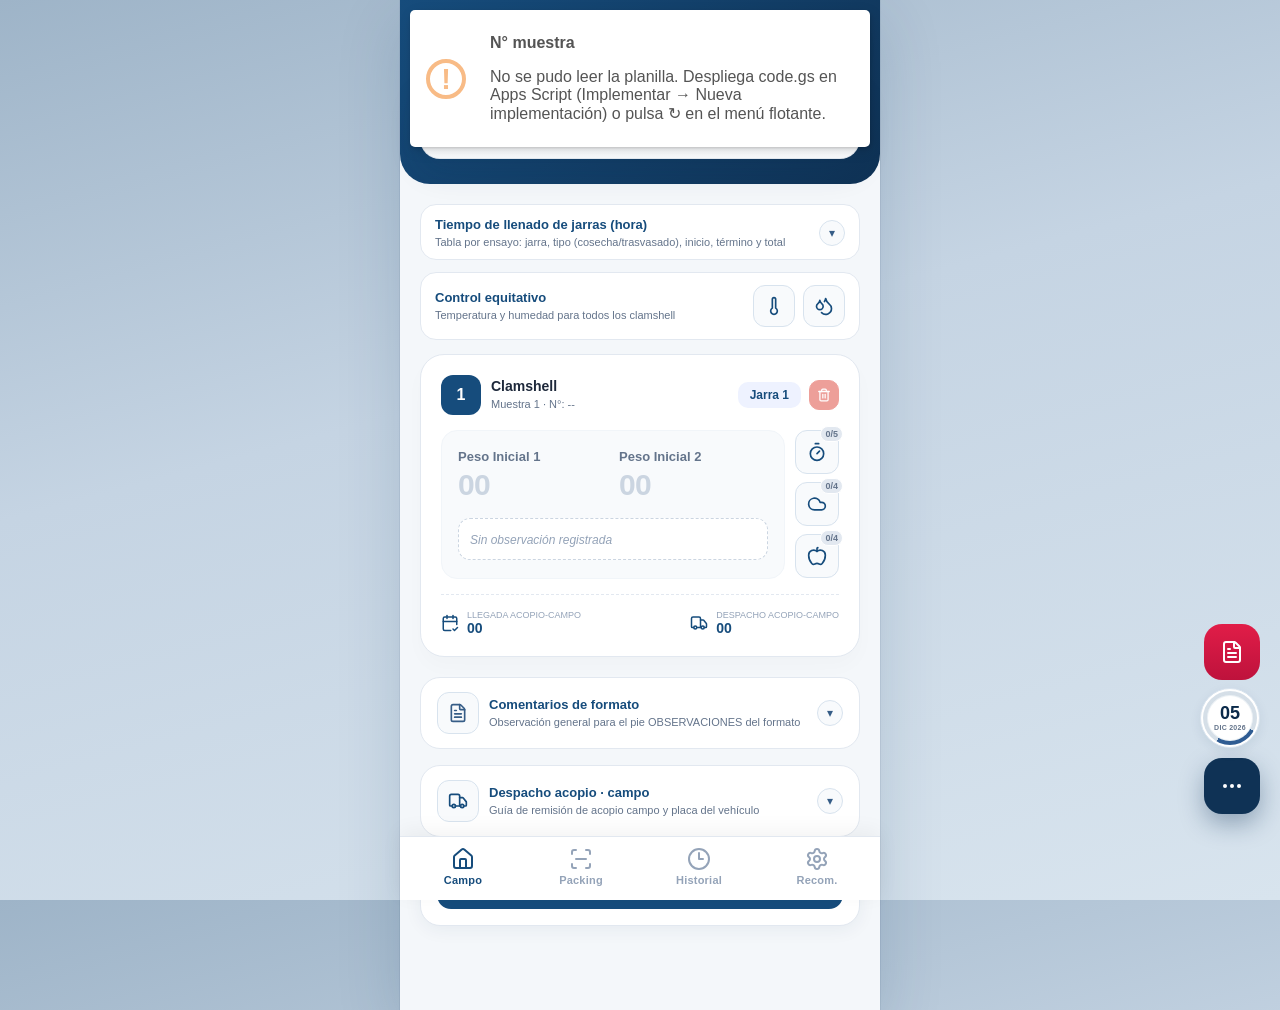
==== commit 59432d88: "cambios de app 2.0" ====
--- a/index.html
+++ b/index.html
@@ -90,6 +90,7 @@
                                         <option value="Ensayo 3">Muestra 3</option>
                                         <option value="Ensayo 4">Muestra 4</option>
                                         <option value="Ensayo 5">Muestra 5</option>
+                                        <option value="Ensayo 6">Muestra 6</option>
                                     </select>
                                 </div>
                                 <div>
@@ -284,7 +285,7 @@
                     <i data-lucide="truck"></i>
                 </button>
             </div>
-            <button class="fab" onclick="abrirModal('Nuevo Registro')" aria-label="Nuevo registro">
+            <button type="button" class="fab" onclick="abrirModal('Nuevo Registro')" aria-label="Nuevo registro">
                 <svg class="fab-icon-svg" viewBox="0 0 24 24" aria-hidden="true">
                     <path d="M12 5v14M5 12h14"></path>
                 </svg>
@@ -315,10 +316,10 @@
                     <select id="visual-m-jarra" aria-label="Seleccionar N° de jarra"></select>
                 </div>
             </div>
-            <div class="form-group"><label>PESO 1 (g)</label><input type="number" id="visual-p1" step="0.1"></div>
-            <div class="form-group"><label>PESO 2 (g)</label><input type="number" id="visual-p2" step="0.1"></div>
-            <div class="form-group"><label>LLEGADA ACOPIO (g)</label><input type="number" id="visual-acopio" step="0.1"></div>
-            <div class="form-group"><label>DESPACHO ACOPIO (g)</label><input type="number" id="visual-despacho" step="0.1"></div>
+            <div class="form-group"><label>PESO 1 (g)</label><input type="number" id="visual-p1" step="0.1" placeholder="00"></div>
+            <div class="form-group"><label>PESO 2 (g)</label><input type="number" id="visual-p2" step="0.1" placeholder="00"></div>
+            <div class="form-group"><label>LLEGADA ACOPIO (g)</label><input type="number" id="visual-acopio" step="0.1" placeholder="00"></div>
+            <div class="form-group"><label>DESPACHO ACOPIO (g)</label><input type="number" id="visual-despacho" step="0.1" placeholder="00"></div>
             <div class="metric-modal-foot">
                 <button class="btn-secondary" type="button" id="btn-cancel-tarjeta">Cancelar</button>
                 <button class="btn-save" id="btn-save-tarjeta" type="button" onclick="guardarModalTarjeta()">Guardar</button>
@@ -484,6 +485,7 @@
     <script src="./librerias/sweetalert2.all.min.js"></script>
     <script src="./librerias/flatpickr.min.js"></script>
     <script src="./librerias/flatpickr-l10n-es.js"></script>
+    <script src="./api-config.js"></script>
     <script src="./app.js" charset="utf-8"></script>
     <script src="./librerias/jspdf.umd.min.js"></script>
     <script src="./librerias/pdf.min.js"></script>
--- a/styles.css
+++ b/styles.css
@@ -258,6 +258,18 @@
             color: rgba(255, 255, 255, 0.78);
         }
 
+        .header-app-version {
+            display: block;
+            margin-top: 5px;
+            font-size: 9.5px;
+            font-weight: 500;
+            letter-spacing: 0.03em;
+            color: rgba(255, 255, 255, 0.82);
+            line-height: 1.1;
+            text-align: right;
+            white-space: nowrap;
+        }
+
         .meta-shell {
             margin-top: 14px;
             background: rgba(255, 255, 255, 0.98);
@@ -2061,9 +2073,15 @@
             stroke-width: 2.2;
         }
 
-        .clamshell-delete-btn:hover {
+        .clamshell-delete-btn:hover:not(:disabled) {
             background: #B42318;
             border-color: #B42318;
+        }
+
+        .clamshell-delete-btn:disabled {
+            opacity: 0.45;
+            cursor: not-allowed;
+            box-shadow: none;
         }
 
         /* Grid de Pesos (Limpio: Sin Peso 3 ni 4) */
@@ -2096,6 +2114,11 @@
             color: var(--text);
             letter-spacing: -0.02em;
             white-space: nowrap;
+        }
+
+        .is-empty-peso {
+            color: #CBD5E1;
+            font-weight: 700;
         }
 
         .observation-box {
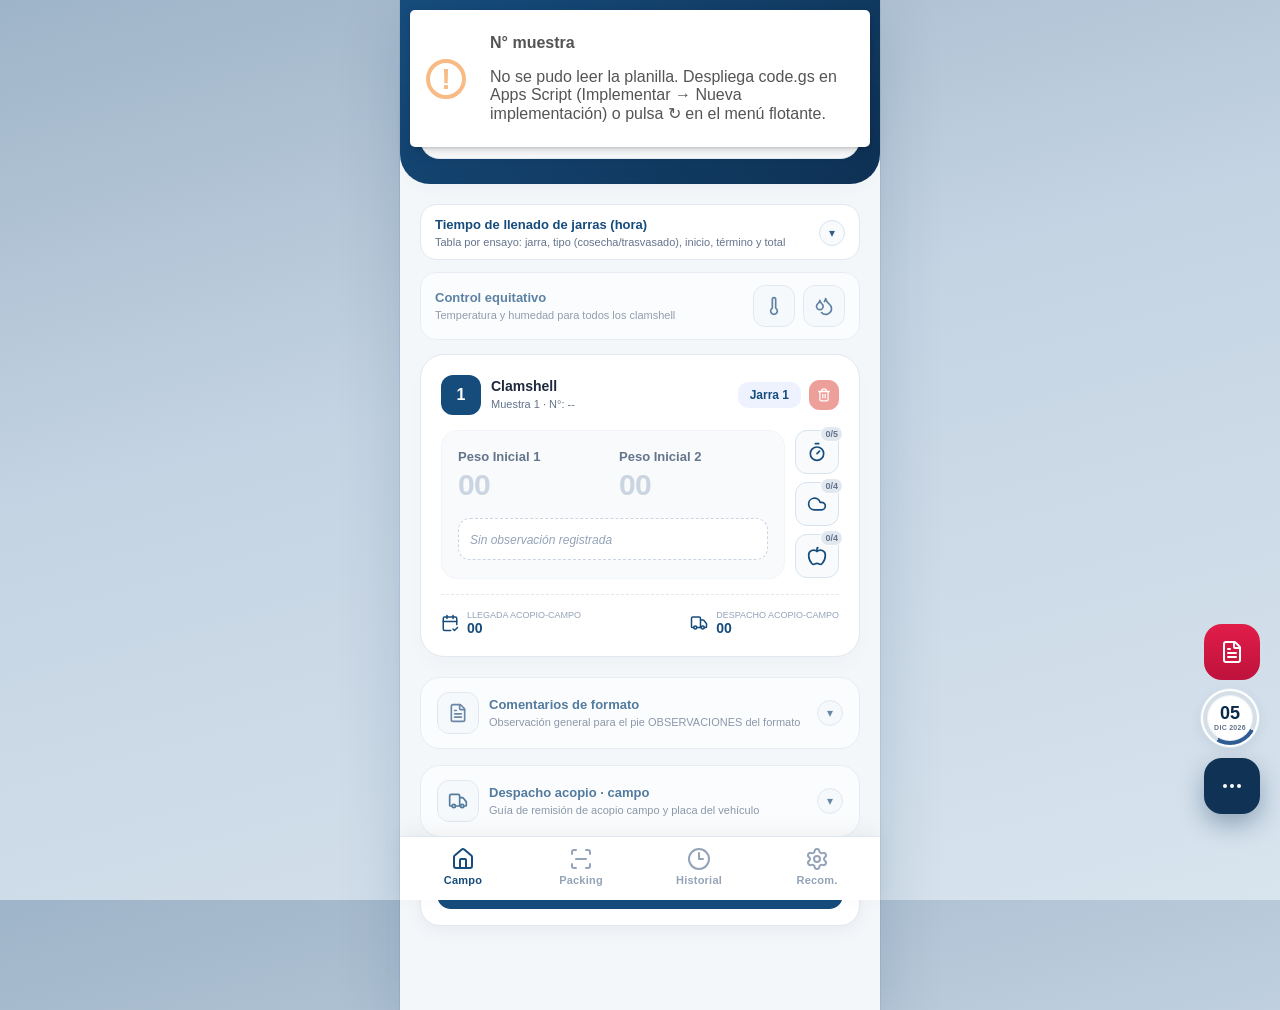
==== commit ab0075a0: "cambios data.backup" ====
--- a/index.html
+++ b/index.html
@@ -91,6 +91,10 @@
                                         <option value="Ensayo 4">Muestra 4</option>
                                         <option value="Ensayo 5">Muestra 5</option>
                                         <option value="Ensayo 6">Muestra 6</option>
+                                        <option value="Ensayo 7">Muestra 7</option>
+                                        <option value="Ensayo 8">Muestra 8</option>
+                                        <option value="Ensayo 9">Muestra 9</option>
+                                        <option value="Ensayo 10">Muestra 10</option>
                                     </select>
                                 </div>
                                 <div>
@@ -278,7 +282,7 @@
                 <i data-lucide="trash-2"></i>
             </button>
             <div class="fab-menu-duo">
-                <button type="button" class="fab-mini fab-mini--registro" id="fab-btn-iniciar-registro" onclick="fabIniciarRegistroDesdeFab()" aria-label="Cargar datos de prueba (simulación)" title="Rellena meta, 8 clamshell y jarras de ejemplo para probar y enviar">
+                <button type="button" class="fab-mini fab-mini--registro" id="fab-btn-iniciar-registro" onclick="fabIniciarRegistroDesdeFab()" aria-label="Cargar datos de prueba en el formulario" title="Rellena los campos visibles (meta, clamshell, jarras) con datos de ejemplo para probar">
                     <i data-lucide="clipboard-list"></i>
                 </button>
                 <button type="button" class="fab-mini" onclick="abrirModalResumenGlobal()" aria-label="Resumen despacho acopio-campo">
@@ -320,6 +324,7 @@
             <div class="form-group"><label>PESO 2 (g)</label><input type="number" id="visual-p2" step="0.1" placeholder="00"></div>
             <div class="form-group"><label>LLEGADA ACOPIO (g)</label><input type="number" id="visual-acopio" step="0.1" placeholder="00"></div>
             <div class="form-group"><label>DESPACHO ACOPIO (g)</label><input type="number" id="visual-despacho" step="0.1" placeholder="00"></div>
+            <div id="visual-peso-alert" class="metric-inline-alert" style="display:none;"></div>
             <div class="metric-modal-foot">
                 <button class="btn-secondary" type="button" id="btn-cancel-tarjeta">Cancelar</button>
                 <button class="btn-save" id="btn-save-tarjeta" type="button" onclick="guardarModalTarjeta()">Guardar</button>
@@ -393,7 +398,7 @@
         <div class="time-picker-modal">
             <div class="time-picker-head">
                 <div class="time-picker-title">Seleccionar hora</div>
-                <div class="time-picker-current" id="time-picker-current">--:--</div>
+                <input type="text" class="time-picker-current" id="time-picker-current" value="--:--" maxlength="5" placeholder="HH:MM" aria-label="Escribir hora" title="Toca para escribir la hora con teclado" autocomplete="off" spellcheck="false">
             </div>
             <div class="time-picker-wheel">
                 <div class="time-picker-col">
@@ -419,7 +424,7 @@
     <div class="modal-overlay pdf-modal-overlay" id="pdf-modal-overlay" role="dialog" aria-labelledby="pdf-modal-title" aria-modal="true">
         <div class="modal-content pdf-modal-content">
             <div class="pdf-modal-head">
-                <h2 id="pdf-modal-title">Vista previa PDF</h2>
+                <div id="pdf-modal-title" class="pdf-modal-title-wrap" role="heading" aria-level="2">Vista previa PDF</div>
                 <button type="button" class="pdf-modal-close" id="pdf-btn-cerrar" aria-label="Cerrar vista previa">
                     <i data-lucide="x"></i>
                 </button>
@@ -486,10 +491,14 @@
     <script src="./librerias/flatpickr.min.js"></script>
     <script src="./librerias/flatpickr-l10n-es.js"></script>
     <script src="./api-config.js"></script>
+    <script src="./campo-draft-idb.js"></script>
     <script src="./app.js" charset="utf-8"></script>
     <script src="./librerias/jspdf.umd.min.js"></script>
     <script src="./librerias/pdf.min.js"></script>
+    <script src="./pdf-nombre.js"></script>
     <script src="./campo-pdf.js"></script>
+    <script src="./hist-pdf-store.js"></script>
+    <script src="./hist-pdf-envio.js"></script>
     <script src="./network.js"></script>
     <script src="./script.js"></script>
 </body>
--- a/styles.css
+++ b/styles.css
@@ -258,6 +258,11 @@
             color: rgba(255, 255, 255, 0.78);
         }
 
+        .acopio-peso-field label {
+            font-size: 10px;
+            line-height: 1.25;
+        }
+
         .header-app-version {
             display: block;
             margin-top: 5px;
@@ -336,7 +341,7 @@
             display: inline-flex;
             align-items: center;
             max-width: 100%;
-            padding: 6px 11px;
+            padding: 6px 9px;
             border-radius: 999px;
             font-size: 12px;
             font-weight: 700;
@@ -2121,6 +2126,33 @@
             font-weight: 700;
         }
 
+        /* Acopio: más aire entre Peso 1 y Peso 2 en tarjeta */
+        .campo-acopio-page .weights-grid {
+            column-gap: 0;
+            row-gap: 10px;
+            padding: 14px 14px;
+            min-height: 112px;
+        }
+
+        .campo-acopio-page .weights-grid > .weight-box:first-of-type {
+            padding-right: 12px;
+            border-right: none;
+        }
+
+        .campo-acopio-page .weights-grid > .weight-box:nth-of-type(2) {
+            padding-left: 12px;
+            border-left: 1px solid #E2E8F0;
+        }
+
+        .campo-acopio-page .weight-box label {
+            font-size: 11.5px;
+            line-height: 1.25;
+        }
+
+        .campo-acopio-page .weight-value {
+            font-size: 26px;
+        }
+
         .observation-box {
             grid-column: 1 / -1;
             margin-top: 6px;
@@ -2233,6 +2265,32 @@
         .logistic-point svg { color: var(--primary); width: 18px; height: 18px; }
         .logistic-point b { color: var(--primary); font-size: 14px; }
 
+        .logistics-info--tres {
+            gap: 6px;
+        }
+
+        .logistics-info--tres .logistic-point {
+            flex: 1;
+            min-width: 0;
+            gap: 5px;
+        }
+
+        .logistics-info--tres .logistic-point p {
+            font-size: 8px;
+            line-height: 1.15;
+        }
+
+        .logistics-info--tres .logistic-point b {
+            font-size: 12px;
+        }
+
+        .logistics-info--tres .logistic-point i,
+        .logistics-info--tres .logistic-point svg {
+            width: 16px;
+            height: 16px;
+            flex-shrink: 0;
+        }
+
         /* Modal Superior */
         .modal-overlay {
             position: fixed;
@@ -2293,6 +2351,23 @@
             font-weight: 900;
             color: var(--primary);
             letter-spacing: 0.03em;
+            font-variant-numeric: tabular-nums;
+            border: 1px solid transparent;
+            border-radius: 10px;
+            background: transparent;
+            text-align: right;
+            width: 4.2em;
+            max-width: 42vw;
+            padding: 4px 8px;
+            cursor: text;
+            font-family: inherit;
+        }
+
+        .time-picker-current:focus {
+            border-color: #c8d7e8;
+            background: #f8fbff;
+            outline: none;
+            box-shadow: 0 0 0 2px rgba(22, 76, 124, 0.12);
         }
 
         .time-picker-wheel {
@@ -2375,7 +2450,7 @@
         }
 
         .form-group { margin-bottom: 15px; }
-        .form-group label { display: block; font-size: 12px; font-weight: 700; color: var(--text); margin-bottom: 5px; }
+        .form-group label { display: block; font-size: 11.5px; font-weight: 700; color: var(--text); margin-bottom: 5px; }
         .form-group input,
         .form-group select {
             width: 100%; padding: 14px;
@@ -2917,14 +2992,56 @@
             display: flex;
             align-items: center;
             justify-content: space-between;
-            gap: 12px;
+            gap: 10px;
             margin-bottom: 10px;
         }
 
-        .pdf-modal-head h2 {
+        .pdf-modal-title-wrap {
             margin: 0;
-            font-size: 16px;
+            flex: 1;
+            min-width: 0;
+        }
+
+        .pdf-modal-head h2,
+        .pdf-modal-title-wrap {
+            margin: 0;
+            flex: 1;
+            min-width: 0;
+            font-size: 11px;
+            font-weight: 700;
             color: var(--primary);
+            line-height: 1.2;
+            white-space: nowrap;
+            overflow: hidden;
+            text-overflow: ellipsis;
+            letter-spacing: -0.01em;
+        }
+
+        .pdf-modal-title-wrap.pdf-modal-title--resumen {
+            white-space: normal;
+            overflow: visible;
+            text-overflow: unset;
+            font-size: 10.5px;
+            line-height: 1.35;
+            font-weight: 600;
+            color: var(--primary);
+        }
+
+        .pdf-modal-title-wrap.pdf-modal-title--resumen::first-line {
+            font-weight: 700;
+        }
+
+        .pdf-modal-head h2.pdf-modal-title--multiline {
+            white-space: pre-line;
+            overflow: visible;
+            text-overflow: unset;
+            font-size: 10.5px;
+            line-height: 1.45;
+            font-weight: 600;
+        }
+
+        .pdf-modal-head h2.pdf-modal-title--multiline::first-line {
+            font-weight: 700;
         }
 
         .pdf-modal-close {
@@ -3438,6 +3555,101 @@
             pointer-events: none;
         }
 
+        .hist-hero-info-btn {
+            position: absolute;
+            top: 12px;
+            right: 12px;
+            z-index: 2;
+            display: flex;
+            align-items: center;
+            justify-content: center;
+            width: 40px;
+            height: 40px;
+            padding: 0;
+            border: 1px solid rgba(250, 204, 21, 0.65);
+            border-radius: 12px;
+            background: linear-gradient(145deg, #fde047 0%, #facc15 55%, #eab308 100%);
+            color: #713f12;
+            box-shadow: 0 4px 14px rgba(234, 179, 8, 0.45);
+            cursor: pointer;
+            -webkit-tap-highlight-color: transparent;
+            animation: histHeroBellShake 2.8s ease-in-out infinite;
+        }
+
+        .hist-hero-info-btn:active {
+            transform: scale(0.94);
+        }
+
+        .hist-hero-info-btn svg {
+            width: 20px;
+            height: 20px;
+            position: relative;
+            z-index: 1;
+            stroke: #713f12;
+        }
+
+        .hist-hero-info-ping {
+            position: absolute;
+            inset: 0;
+            border-radius: 12px;
+            background: rgba(253, 224, 71, 0.55);
+            animation: histHeroInfoPing 2s cubic-bezier(0, 0, 0.2, 1) infinite;
+            pointer-events: none;
+        }
+
+        @keyframes histHeroBellShake {
+            0%, 72%, 100% { transform: rotate(0deg); }
+            74% { transform: rotate(12deg); }
+            76% { transform: rotate(-10deg); }
+            78% { transform: rotate(8deg); }
+            80% { transform: rotate(-6deg); }
+            82% { transform: rotate(0deg); }
+        }
+
+        @keyframes histHeroInfoPing {
+            0% { transform: scale(1); opacity: 0.55; }
+            70% { transform: scale(1.35); opacity: 0; }
+            100% { transform: scale(1.35); opacity: 0; }
+        }
+
+        .hist-info-pdf-swal {
+            text-align: left !important;
+        }
+
+        .hist-info-pdf-modal {
+            font-size: 14px;
+            line-height: 1.55;
+            color: #334155;
+        }
+
+        .hist-info-pdf-lead {
+            margin: 0 0 12px;
+        }
+
+        .hist-info-pdf-list {
+            margin: 0 0 12px;
+            padding-left: 1.15rem;
+        }
+
+        .hist-info-pdf-list li {
+            margin-bottom: 8px;
+        }
+
+        .hist-info-pdf-list li:last-child {
+            margin-bottom: 0;
+        }
+
+        .hist-info-pdf-note {
+            margin: 0;
+            padding: 10px 12px;
+            border-radius: 10px;
+            font-size: 12px;
+            font-weight: 600;
+            color: #0f4a7d;
+            background: #eff6ff;
+            border: 1px solid #bfdbfe;
+        }
+
         .hist-hero-badge {
             display: inline-block;
             margin-bottom: 10px;
@@ -3783,20 +3995,47 @@
             padding-right: 1px;
         }
 
-        .hist-tipo--campo,
-        .hist-tipo--packing,
+        .hist-tipo--campo {
+            background: linear-gradient(135deg, #ecfdf5 0%, #d1fae5 100%);
+            color: #047857;
+            border: 1px solid #6ee7b7;
+            box-shadow: 0 1px 4px rgba(5, 150, 105, 0.12);
+        }
+
+        .hist-tipo--packing {
+            background: linear-gradient(135deg, #eef2ff 0%, #e0e7ff 100%);
+            color: #4338ca;
+            border: 1px solid #a5b4fc;
+            box-shadow: 0 1px 4px rgba(67, 56, 202, 0.12);
+        }
+
         .hist-tipo--ambos {
-            background: #f8fafc;
-            color: #64748b;
-            border: 1px solid #e2e8f0;
-            box-shadow: none;
+            background: linear-gradient(135deg, #f0fdfa 0%, #ccfbf1 100%);
+            color: #0f766e;
+            border: 1px solid #5eead4;
+            box-shadow: 0 1px 4px rgba(15, 118, 110, 0.12);
         }
 
         .hist-tipo--campo .hist-tipo-icon,
         .hist-tipo--packing .hist-tipo-icon,
         .hist-tipo--ambos .hist-tipo-icon {
-            background: transparent;
-            color: #64748b;
+            background: rgba(255, 255, 255, 0.55);
+            color: inherit;
+        }
+
+        .hist-tipo--campo .hist-tipo-icon i,
+        .hist-tipo--campo .hist-tipo-icon svg {
+            color: #059669;
+        }
+
+        .hist-tipo--packing .hist-tipo-icon i,
+        .hist-tipo--packing .hist-tipo-icon svg {
+            color: #4f46e5;
+        }
+
+        .hist-tipo--ambos .hist-tipo-icon i,
+        .hist-tipo--ambos .hist-tipo-icon svg {
+            color: #0d9488;
         }
 
         .hist-card-meta {
@@ -3860,6 +4099,152 @@
         .hist-meta-item--time span {
             color: #475569;
             font-weight: 600;
+        }
+
+        .hist-pdf-btn {
+            display: inline-flex;
+            align-items: center;
+            justify-content: center;
+            gap: 5px;
+            flex: 0 0 auto;
+            min-width: 62px;
+            height: 100%;
+            min-height: 32px;
+            padding: 6px 12px;
+            border-radius: 10px;
+            font-size: 10px;
+            font-weight: 800;
+            letter-spacing: 0.05em;
+            text-transform: uppercase;
+            cursor: pointer;
+            border: none;
+            transition: transform 0.12s ease, box-shadow 0.15s ease, filter 0.15s ease;
+        }
+
+        .hist-pdf-btn-icon {
+            display: inline-flex;
+            align-items: center;
+            justify-content: center;
+        }
+
+        .hist-pdf-btn i,
+        .hist-pdf-btn svg {
+            width: 14px;
+            height: 14px;
+            stroke-width: 2.35;
+            flex-shrink: 0;
+        }
+
+        .hist-pdf-btn--ok {
+            background: linear-gradient(145deg, #ef4444 0%, #dc2626 55%, #b91c1c 100%);
+            color: #fff;
+            box-shadow: 0 3px 10px rgba(220, 38, 38, 0.35), inset 0 1px 0 rgba(255, 255, 255, 0.2);
+        }
+
+        .hist-pdf-btn--ok i,
+        .hist-pdf-btn--ok svg {
+            color: #fff;
+            filter: drop-shadow(0 1px 1px rgba(0, 0, 0, 0.15));
+        }
+
+        .hist-pdf-btn--ok:active {
+            transform: scale(0.96);
+            box-shadow: 0 1px 5px rgba(220, 38, 38, 0.28);
+        }
+
+        .hist-pdf-btn--off {
+            background: linear-gradient(180deg, #f8fafc 0%, #e2e8f0 100%);
+            color: #64748b;
+            border: 1px dashed #94a3b8;
+            box-shadow: inset 0 1px 0 rgba(255, 255, 255, 0.7);
+            cursor: not-allowed;
+            opacity: 0.88;
+        }
+
+        .hist-card-meta--con-pdf .hist-meta-item {
+            flex: 1 1 0;
+            min-width: 0;
+        }
+
+        .hist-card-meta--con-pdf {
+            align-items: stretch;
+        }
+
+        .hist-pdf-modal-overlay {
+            z-index: 12000;
+        }
+
+        .hist-pdf-modal-overlay[hidden] {
+            display: none !important;
+        }
+
+        .hist-pdf-modal-overlay:not([hidden]) {
+            display: flex !important;
+            align-items: center;
+            justify-content: center;
+            padding: 12px 10px calc(12px + env(safe-area-inset-bottom, 0px));
+        }
+
+        .hist-pdf-modal-content {
+            max-width: min(96vw, 720px);
+            width: 100%;
+            padding: 0;
+            overflow: hidden;
+        }
+
+        .hist-pdf-modal-head {
+            display: flex;
+            align-items: center;
+            justify-content: space-between;
+            gap: 8px;
+            padding: 12px 14px;
+            border-bottom: 1px solid #e2e8f0;
+        }
+
+        .hist-pdf-modal-head h2 {
+            margin: 0;
+            font-size: 15px;
+            font-weight: 800;
+            color: #0f172a;
+        }
+
+        .hist-pdf-modal-close {
+            border: none;
+            background: #f1f5f9;
+            color: #475569;
+            width: 34px;
+            height: 34px;
+            border-radius: 10px;
+            cursor: pointer;
+        }
+
+        .hist-pdf-modal-stage {
+            height: min(72vh, 560px);
+            background: #0f172a;
+            position: relative;
+        }
+
+        .hist-pdf-modal-embed,
+        .hist-pdf-modal-iframe {
+            width: 100%;
+            height: 100%;
+            border: 0;
+            background: #fff;
+        }
+
+        .hist-pdf-modal-foot {
+            display: flex;
+            gap: 8px;
+            padding: 10px 14px 14px;
+            border-top: 1px solid #e2e8f0;
+            background: #fff;
+        }
+
+        .hist-pdf-modal-foot .btn-save {
+            flex: 1;
+            margin: 0;
+            min-height: 42px;
+            font-size: 13px;
         }
 
         .hist-card-footer {
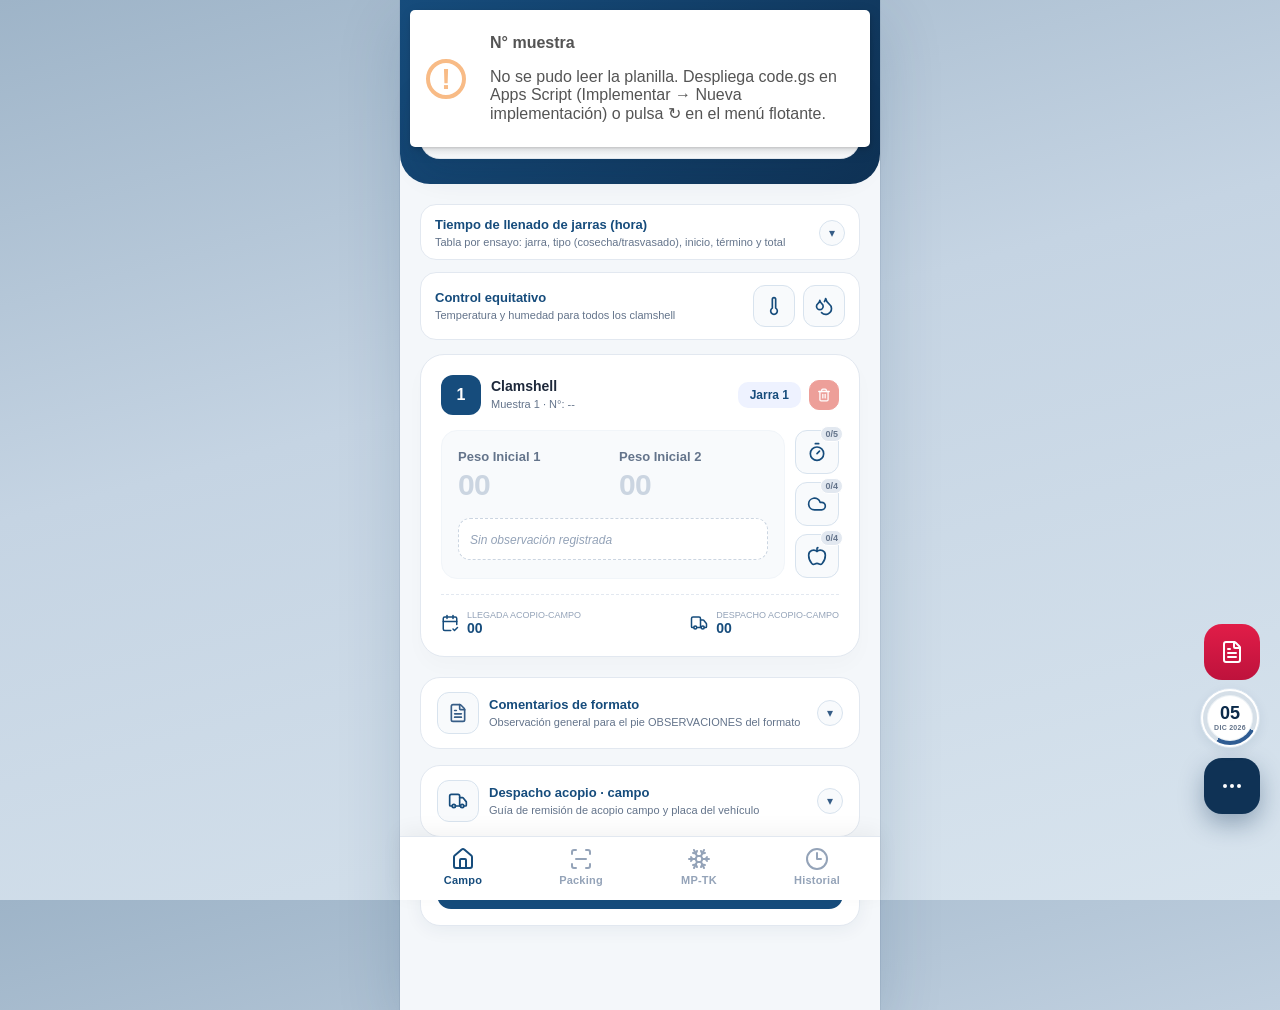
==== commit 11c0a1fb: "modificacion y añadir flujo de thermoking" ====
--- a/index.html
+++ b/index.html
@@ -2,507 +2,15 @@
 <html lang="es">
 <head>
     <meta charset="UTF-8">
-    <meta name="viewport" content="width=device-width, initial-scale=1.0, maximum-scale=1.0, user-scalable=no, viewport-fit=cover">
-    <meta name="application-name" content="Muestras Web">
-    <meta name="apple-mobile-web-app-title" content="Muestras Web">
-    <meta name="theme-color" content="#164C7C">
-    <meta name="mobile-web-app-capable" content="yes">
-    <meta name="apple-mobile-web-app-capable" content="yes">
-    <meta name="apple-mobile-web-app-status-bar-style" content="black-translucent">
-    <meta name="format-detection" content="telephone=no, date=no, email=no, address=no">
+    <meta name="viewport" content="width=device-width, initial-scale=1.0">
+    <meta http-equiv="refresh" content="0; url=modules/campo/">
     <title>Muestras Web</title>
-    <link rel="icon" href="./QA2026-2.0.png" type="image/png">
-    <link rel="icon" href="./icons/icon-32.png" type="image/png" sizes="32x32">
-    <link rel="apple-touch-icon" href="./QA2026-2.0.png">
-    <link rel="manifest" href="./manifest.json">
-    <link rel="stylesheet" href="./librerias/flatpickr.min.css">
-    <link rel="stylesheet" href="./styles.css">
+    <link rel="icon" href="assets/images/QA2026-2.0.png" type="image/png">
+    <link rel="apple-touch-icon" href="assets/images/QA2026-2.0.png">
+    <script src="core/icono-app.js"></script>
+    <script>location.replace('modules/campo/');</script>
 </head>
 <body>
-
-    <header>
-        <div class="header-top-row">
-            <h2 class="header-title">
-                <span class="header-title-prefix">Registro:</span>
-                <select id="header-tipo-registro" class="header-tipo-select" name="tipoRegistro" aria-label="Visual o Acopio">
-                    <option value="visual">Visual</option>
-                    <option value="acopio">Acopio</option>
-                </select>
-            </h2>
-            <div class="header-status-card is-online" id="header-status-card" aria-live="polite" aria-label="Pendientes y conexión">
-                <div class="header-status-ring" aria-hidden="true">
-                    <span class="header-status-ring-inner">
-                        <i data-lucide="wifi" class="header-status-wifi" id="header-status-wifi"></i>
-                    </span>
-                </div>
-                <div class="header-status-body">
-                    <div class="header-status-pend">Pendientes: <span class="header-status-pend-num" id="header-pendientes-count">00</span></div>
-                    <div class="header-status-conn">
-                        <span class="header-status-conn-dot" aria-hidden="true"></span>
-                        <span class="header-status-conn-text" id="header-conn-label">En línea</span>
-                    </div>
-                </div>
-            </div>
-        </div>
-
-        <div class="meta-shell meta-accordion" id="meta-accordion">
-            <button type="button" class="meta-accordion-trigger" id="meta-accordion-trigger" aria-expanded="false" aria-controls="meta-accordion-panel">
-                <div class="meta-preview">
-                    <span class="meta-preview-kicker">Se va a tomar las mediciones:</span>
-                    <div class="meta-preview-row">
-                        <span class="meta-preview-pill meta-preview-pill--empty" id="preview-num">--</span>
-                        <span class="meta-preview-pill meta-preview-pill--empty" id="preview-muestra">--</span>
-                        <span class="meta-preview-pill meta-preview-pill--traz meta-preview-pill--empty" id="preview-traz">--</span>
-                    </div>
-                </div>
-                <span class="meta-accordion-chevron" aria-hidden="true"><i data-lucide="chevron-down"></i></span>
-            </button>
-
-            <div class="meta-accordion-body" id="meta-accordion-panel" role="region" aria-labelledby="meta-accordion-trigger" aria-hidden="true">
-                <div class="meta-accordion-inner">
-                    <form id="form-operativo-meta" autocomplete="on" aria-label="Datos del turno">
-                        <div class="meta-sheet-top">
-                            <div>
-                                <p class="meta-kicker">Detalle</p>
-                                <h3 class="meta-sheet-title">Completar registro</h3>
-                            </div>
-                            <div class="meta-progress-wrap">
-                                <div class="meta-progress-label">
-                                    <span>Listo</span>
-                                    <span id="meta-progress-text">0 / 6</span>
-                                </div>
-                                <div class="meta-progress-track" aria-hidden="true">
-                                    <div class="meta-progress-fill" id="meta-progress-fill"></div>
-                                </div>
-                            </div>
-                        </div>
-
-                        <input type="hidden" id="visual-rotulo" name="rotulo" value="">
-
-                        <div class="meta-block">
-                            <div class="meta-row-2 meta-row-2--muestra">
-                                <div>
-                                    <label class="meta-block-title" for="visual-meta-muestra" style="margin-bottom: 8px;">Muestra</label>
-                                    <select class="meta-inp" id="visual-meta-muestra" name="muestra">
-                                        <option value="">Seleccionar muestra</option>
-                                        <option value="Ensayo 1">Muestra 1</option>
-                                        <option value="Ensayo 2">Muestra 2</option>
-                                        <option value="Ensayo 3">Muestra 3</option>
-                                        <option value="Ensayo 4">Muestra 4</option>
-                                        <option value="Ensayo 5">Muestra 5</option>
-                                        <option value="Ensayo 6">Muestra 6</option>
-                                        <option value="Ensayo 7">Muestra 7</option>
-                                        <option value="Ensayo 8">Muestra 8</option>
-                                        <option value="Ensayo 9">Muestra 9</option>
-                                        <option value="Ensayo 10">Muestra 10</option>
-                                    </select>
-                                </div>
-                                <div>
-                                    <label class="meta-block-title" for="visual-num-muestra" style="margin-bottom: 8px;">N° muestra</label>
-                                    <div class="meta-num-muestra-wrap" id="visual-num-muestra-wrap">
-                                        <input class="meta-inp meta-inp--num-muestra-auto" id="visual-num-muestra" name="numMuestra" type="text" maxlength="8" placeholder="Automático" disabled aria-describedby="visual-num-muestra-hint" title="Se asigna solo según el último número en la planilla (sin duplicados)">
-                                        <span class="meta-num-muestra-spinner" id="visual-num-muestra-spinner" aria-hidden="true"></span>
-                                    </div>
-                                    <span id="visual-num-muestra-hint" class="sr-only">Campo automático. El número avanza según los registros ya guardados.</span>
-                                </div>
-                            </div>
-                        </div>
-
-                        <div class="meta-block">
-                            <label class="meta-block-title" for="visual-responsable" style="margin-bottom: 8px;">Responsable</label>
-                            <input class="meta-inp" id="visual-responsable" name="responsable" type="text" placeholder="Nombre">
-                        </div>
-
-                        <div class="meta-block">
-                            <div class="meta-row-2 meta-row-2--guia-hora">
-                                <div>
-                                    <label class="meta-block-title" for="visual-guia-precosecha" style="margin-bottom: 8px;">Días Prec. / N° Cos.</label>
-                                    <input class="meta-inp" id="visual-guia-precosecha" name="guiaPrecosecha" type="text" placeholder="Ej. 5 / 12" inputmode="text" autocomplete="off" aria-label="Días de precosecha y número de cosecha">
-                                </div>
-                                <div>
-                                    <label class="meta-block-title" for="visual-hora" style="margin-bottom: 8px;">Hora inicio</label>
-                                    <input class="meta-inp" id="visual-hora" name="hora" type="time" enterkeyhint="done">
-                                </div>
-                            </div>
-                        </div>
-
-                        <div class="meta-block">
-                            <span class="meta-block-title" style="display:block;margin-bottom:8px;">Fundo</span>
-                            <div class="meta-row-fundo-acopio">
-                                <select class="meta-inp" id="visual-meta-fundo" name="fundo" aria-label="Fundo">
-                                    <option value="">Seleccionar</option>
-                                </select>
-                                <select class="meta-inp meta-inp--acopio" id="visual-traz-acopio" name="trazAcopio" aria-label="Acopio">
-                                    <option value="">Acopio</option>
-                                    <option value="Acopio 1">Acopio 1</option>
-                                    <option value="Acopio 2">Acopio 2</option>
-                                    <option value="Acopio 3">Acopio 3</option>
-                                    <option value="Acopio 4">Acopio 4</option>
-                                    <option value="Acopio 5">Acopio 5</option>
-                                    <option value="Acopio 6">Acopio 6</option>
-                                    <option value="Acopio 7">Acopio 7</option>
-                                    <option value="Acopio 8">Acopio 8</option>
-                                    <option value="Acopio 9">Acopio 9</option>
-                                    <option value="Acopio 10">Acopio 10</option>
-                                    <option value="Acopio 11">Acopio 11</option>
-                                    <option value="Acopio 12">Acopio 12</option>
-                                    <option value="Acopio 13">Acopio 13</option>
-                                    <option value="Acopio 14">Acopio 14</option>
-                                    <option value="Acopio 15">Acopio 15</option>
-                                    <option value="Acopio 16">Acopio 16</option>
-                                    <option value="Acopio 17">Acopio 17</option>
-                                    <option value="Acopio 18">Acopio 18</option>
-                                    <option value="Acopio 19">Acopio 19</option>
-                                    <option value="Acopio 20">Acopio 20</option>
-                                    <option value="Acopio 21">Acopio 21</option>
-                                    <option value="Acopio 22">Acopio 22</option>
-                                    <option value="Acopio 23">Acopio 23</option>
-                                    <option value="Acopio 24">Acopio 24</option>
-                                    <option value="Acopio 25">Acopio 25</option>
-                                </select>
-                            </div>
-                        </div>
-
-                        <div class="meta-block">
-                            <span class="meta-block-title" style="display:block;margin-bottom:8px;">Trazabilidad</span>
-                            <div class="meta-row-3">
-                                <select class="meta-inp" id="visual-traz-etapa" name="trazEtapa" aria-label="Etapa">
-                                    <option value="">Etapa</option>
-                                </select>
-                                <select class="meta-inp" id="visual-traz-campo" name="trazCampo" aria-label="Campo">
-                                    <option value="">Campo</option>
-                                </select>
-                                <input class="meta-inp" id="visual-traz-turno" name="trazTurno" type="text" placeholder="Turno" autocomplete="off">
-                            </div>
-                            <input type="hidden" id="visual-trazabilidad" name="trazabilidad" value="">
-                        </div>
-
-                        <div class="meta-block">
-                            <label class="meta-block-title" for="visual-meta-variedad" style="margin-bottom: 8px;">Variedad</label>
-                            <select class="meta-inp" id="visual-meta-variedad" name="variedad" aria-describedby="visual-meta-variedad-hint">
-                                <option value="">Seleccionar</option>
-                            </select>
-                            <details class="meta-variedades-ref" id="visual-variedades-referencia">
-                                <summary>OTRAS VARIEDADES <span class="meta-variedades-ref-count" id="visual-variedades-ref-count">(0)</span></summary>
-                                <ul class="meta-variedades-ref-list" id="visual-variedades-referencia-list"></ul>
-                            </details>
-                            <span id="visual-meta-variedad-hint" class="meta-hint">Select arriba o elige en «Otras variedades» si no está en la parcela.</span>
-                        </div>
-                    </form>
-                </div>
-            </div>
-        </div>
-    </header>
-
-    <div class="container">
-        <details class="llenado-jarras-wrapper" open>
-            <summary class="llenado-jarras-wrapper-summary">
-                <div class="control-equitativo-label">
-                    <b>Tiempo de llenado de jarras (hora)</b>
-                    <span>Tabla por ensayo: jarra, tipo (cosecha/trasvasado), inicio, término y total</span>
-                </div>
-                <span class="llenado-jarras-toggle-icon" aria-hidden="true"></span>
-            </summary>
-            <div class="llenado-jarras-panel" id="llenado-jarras-panel-body"></div>
-        </details>
-
-        <div class="control-equitativo-bar">
-            <div class="control-equitativo-label">
-                <b>Control equitativo</b>
-                <span>Temperatura y humedad para todos los clamshell</span>
-            </div>
-            <div class="control-equitativo-actions">
-                <button type="button" class="control-equitativo-btn" onclick="abrirModalControlGlobal('temperatura')" title="Temperatura global">
-                    <i data-lucide="thermometer"></i>
-                </button>
-                <button type="button" class="control-equitativo-btn" onclick="abrirModalControlGlobal('humedad')" title="Humedad global">
-                    <i data-lucide="droplets"></i>
-                </button>
-            </div>
-        </div>
-        <div id="cards-container"></div>
-
-        <details class="logistica-acopio-block logistica-formato-block" aria-label="Comentarios de formato">
-            <summary class="logistica-acopio-head">
-                <div class="control-equitativo-btn logistica-acopio-icon-slot logistica-formato-icon-wrap" title="Formato" aria-hidden="true">
-                    <i data-lucide="file-text"></i>
-                </div>
-                <div class="control-equitativo-label logistica-acopio-label">
-                    <b>Comentarios de formato</b>
-                    <span>Observación general para el pie OBSERVACIONES del formato</span>
-                </div>
-                <span class="logistica-acopio-chev" aria-hidden="true"></span>
-            </summary>
-            <div class="logistica-acopio-body">
-                <div class="logistica-acopio-field">
-                    <label class="meta-block-title" for="visual-observacion-formato">Observación formato</label>
-                    <textarea class="meta-inp logistica-formato-ta" id="visual-observacion-formato" name="observacionFormato" rows="3" placeholder="Opcional: comentario general del formato" autocomplete="off"></textarea>
-                </div>
-            </div>
-        </details>
-
-        <details class="logistica-acopio-block logistica-despacho-block" aria-label="Despacho acopio: guía y placa">
-            <summary class="logistica-acopio-head">
-                <div class="control-equitativo-btn logistica-acopio-icon-slot logistica-acopio-truck-wrap" title="Transporte" aria-hidden="true">
-                    <i data-lucide="truck"></i>
-                </div>
-                <div class="control-equitativo-label logistica-acopio-label">
-                    <b>Despacho acopio · campo</b>
-                    <span>Guía de remisión de acopio campo y placa del vehículo</span>
-                </div>
-                <span class="logistica-acopio-chev" aria-hidden="true"></span>
-            </summary>
-            <div class="logistica-acopio-body">
-                <div class="logistica-acopio-grid">
-                    <div class="logistica-acopio-field">
-                        <label class="meta-block-title" for="visual-guia-acopio">Guía de remisión de acopio campo</label>
-                        <input class="meta-inp" id="visual-guia-acopio" name="guiaRemisionAcopio" type="text" placeholder="Ej. 208353" autocomplete="off">
-                    </div>
-                    <div class="logistica-acopio-field">
-                        <label class="meta-block-title" for="visual-placa-vehiculo">Placa del vehículo</label>
-                        <input class="meta-inp" id="visual-placa-vehiculo" name="placaVehiculoAcopio" type="text" placeholder="Ej. 9967-OK" autocomplete="off">
-                    </div>
-                </div>
-            </div>
-        </details>
-
-        <div class="campo-envio-bar" id="campo-envio-bar" role="region" aria-label="Enviar registro al servidor">
-            <button type="button" class="btn-save btn-save-campo" id="btn-guardar-enviar-campo" onclick="guardarRegistroYEnviarDesdePantalla()">
-                Enviar registro
-            </button>
-        </div>
-    </div>
-
-    <div class="fab-menu" id="fab-menu">
-        <div class="fab-menu-actions">
-            <button class="fab-mini fab-mini--sync" type="button" onclick="actualizarAppCompletoDesdeFab()" aria-label="Actualizar app y planilla" title="Descarga la versión nueva de la app y sincroniza la planilla si hay internet. No borra borradores ni pendientes.">
-                <i data-lucide="refresh-cw"></i>
-            </button>
-            <button class="fab-mini fab-mini--danger" onclick="borrarTodoYCacheRapido()" aria-label="Eliminar todo y caché local" title="Forzar reinicio: borra todo lo local y recarga">
-                <i data-lucide="trash-2"></i>
-            </button>
-            <div class="fab-menu-duo">
-                <button type="button" class="fab-mini fab-mini--registro" id="fab-btn-iniciar-registro" onclick="fabIniciarRegistroDesdeFab()" aria-label="Cargar datos de prueba en el formulario" title="Rellena los campos visibles (meta, clamshell, jarras) con datos de ejemplo para probar">
-                    <i data-lucide="clipboard-list"></i>
-                </button>
-                <button type="button" class="fab-mini" onclick="abrirModalResumenGlobal()" aria-label="Resumen despacho acopio-campo">
-                    <i data-lucide="truck"></i>
-                </button>
-            </div>
-            <button type="button" class="fab" onclick="abrirModal('Nuevo Registro')" aria-label="Nuevo registro">
-                <svg class="fab-icon-svg" viewBox="0 0 24 24" aria-hidden="true">
-                    <path d="M12 5v14M5 12h14"></path>
-                </svg>
-            </button>
-        </div>
-        <button type="button" class="fab-pdf" id="fab-pdf-btn" aria-label="Generar PDF del registro">
-            <i data-lucide="file-text"></i>
-        </button>
-        <div class="fecha-ring-widget fecha-ring-widget--fab fecha-ring-widget--campo" id="visual-fecha-ring-widget" role="button" tabindex="0" aria-label="Fecha de hoy" title="">
-            <div class="fecha-ring-circle" id="campo-fecha-ring-circle" aria-hidden="true"></div>
-            <div class="fecha-ring-content">
-                <span class="fecha-ring-day" id="fecha-ring-day">--</span>
-                <span class="fecha-ring-month" id="fecha-ring-month">----</span>
-            </div>
-            <div class="fecha-ring-popover" id="campo-fecha-ring-popover" role="tooltip" hidden></div>
-        </div>
-        <button class="fab-options" id="fab-options-btn" type="button" aria-label="Opciones rápidas" aria-expanded="false">
-            <i data-lucide="ellipsis"></i>
-        </button>
-    </div>
-
-    <div class="modal-overlay" id="modal-overlay">
-        <div class="modal-content">
-            <div class="modal-title-row" id="modal-title-row">
-                <h2 id="modal-title" style="margin-bottom: 0; color: var(--primary); margin-top: 8px;">Editar Datos</h2>
-                <div class="modal-jarra-box">
-                    <label for="visual-m-jarra">N° Jarra</label>
-                    <select id="visual-m-jarra" aria-label="Seleccionar N° de jarra"></select>
-                </div>
-            </div>
-            <div class="form-group"><label>PESO 1 (g)</label><input type="number" id="visual-p1" step="0.1" placeholder="00"></div>
-            <div class="form-group"><label>PESO 2 (g)</label><input type="number" id="visual-p2" step="0.1" placeholder="00"></div>
-            <div class="form-group"><label>LLEGADA ACOPIO (g)</label><input type="number" id="visual-acopio" step="0.1" placeholder="00"></div>
-            <div class="form-group"><label>DESPACHO ACOPIO (g)</label><input type="number" id="visual-despacho" step="0.1" placeholder="00"></div>
-            <div id="visual-peso-alert" class="metric-inline-alert" style="display:none;"></div>
-            <div class="metric-modal-foot">
-                <button class="btn-secondary" type="button" id="btn-cancel-tarjeta">Cancelar</button>
-                <button class="btn-save" id="btn-save-tarjeta" type="button" onclick="guardarModalTarjeta()">Guardar</button>
-            </div>
-        </div>
-    </div>
-
-    <div class="modal-overlay" id="metric-modal-overlay">
-        <div class="modal-content">
-            <h2 id="metric-modal-title" style="margin-bottom: 16px; color: var(--primary);">Detalle de medición</h2>
-            <div class="metric-modal-body" id="metric-modal-body"></div>
-            <div class="metric-modal-foot">
-                <button class="btn-secondary" type="button" onclick="cerrarModalMetrica()">Cancelar</button>
-                <button class="btn-save" id="btn-save-metrica" type="button" onclick="guardarModalMetrica()">Guardar</button>
-            </div>
-        </div>
-    </div>
-
-    <div class="modal-overlay" id="observation-modal-overlay">
-        <div class="modal-content">
-            <h2 id="observation-modal-title" style="margin-bottom: 16px; color: var(--primary);">Observación</h2>
-            <div class="form-group">
-                <label>OBSERVACIÓN DEL CLAMSHELL</label>
-                <input type="text" id="visual-observation" placeholder="Opcional: incidencia, comentario, condición de campo">
-            </div>
-            <div class="metric-modal-foot">
-                <button class="btn-secondary" type="button" onclick="cerrarModalObservacion()">Cancelar</button>
-                <button class="btn-save" id="btn-save-observacion" type="button" onclick="guardarModalObservacion()">Guardar</button>
-            </div>
-        </div>
-    </div>
-
-    <div class="modal-overlay" id="essential-modal-overlay">
-        <div class="modal-content">
-            <h2 id="essential-modal-title" style="margin-bottom: 16px; color: var(--primary);">Resumen esencial</h2>
-            <div class="metric-modal-body" id="essential-modal-body"></div>
-            <div class="metric-modal-foot essential-modal-foot">
-                <button class="btn-secondary" type="button" onclick="cerrarModalResumen()">Cancelar</button>
-                <button class="btn-save pdf-action-btn pdf-action-btn--wsp essential-wsp-btn" id="btn-save-resumen-global" type="button" onclick="enviarModalResumenGlobalWhatsApp()">
-                    <i data-lucide="message-circle" aria-hidden="true"></i>
-                    <span class="essential-wsp-btn-label">Enviar WhatsApp</span>
-                </button>
-            </div>
-        </div>
-    </div>
-
-    <div class="modal-overlay" id="control-global-modal-overlay">
-        <div class="modal-content">
-            <h2 id="control-global-modal-title" style="margin-bottom: 16px; color: var(--primary);">Control equitativo</h2>
-            <div class="metric-modal-body" id="control-global-modal-body"></div>
-            <div class="metric-modal-foot">
-                <button class="btn-secondary" type="button" onclick="cerrarModalControlGlobal()">Cancelar</button>
-                <button class="btn-save" id="btn-save-control-global" type="button" onclick="guardarModalControlGlobal()">Guardar</button>
-            </div>
-        </div>
-    </div>
-
-    <div class="modal-overlay" id="llenado-horas-modal-overlay">
-        <div class="modal-content">
-            <h2 style="margin-bottom: 16px; color: var(--primary);">Editar horas</h2>
-            <div class="form-group"><label>Inicio</label><input type="time" id="visual-lhm-inicio"></div>
-            <div class="form-group"><label>Final</label><input type="time" id="visual-lhm-termino"></div>
-            <div class="metric-modal-foot">
-                <button class="btn-secondary" type="button" onclick="cerrarModalHorasLlenado()">Cancelar</button>
-                <button class="btn-save" id="btn-save-horas" type="button" onclick="guardarModalHorasLlenado()">Guardar</button>
-            </div>
-        </div>
-    </div>
-
-    <div class="modal-overlay" id="time-picker-modal-overlay">
-        <div class="time-picker-modal">
-            <div class="time-picker-head">
-                <div class="time-picker-title">Seleccionar hora</div>
-                <input type="text" class="time-picker-current" id="time-picker-current" value="--:--" maxlength="5" placeholder="HH:MM" aria-label="Escribir hora" title="Toca para escribir la hora con teclado" autocomplete="off" spellcheck="false">
-            </div>
-            <div class="time-picker-wheel">
-                <div class="time-picker-col">
-                    <button type="button" class="time-picker-step" id="time-picker-hour-up" aria-label="Subir hora">▲</button>
-                    <div class="time-picker-value" id="time-picker-hour">00</div>
-                    <button type="button" class="time-picker-step" id="time-picker-hour-down" aria-label="Bajar hora">▼</button>
-                </div>
-                <div class="time-picker-sep">:</div>
-                <div class="time-picker-col">
-                    <button type="button" class="time-picker-step" id="time-picker-minute-up" aria-label="Subir minuto">▲</button>
-                    <div class="time-picker-value" id="time-picker-minute">00</div>
-                    <button type="button" class="time-picker-step" id="time-picker-minute-down" aria-label="Bajar minuto">▼</button>
-                </div>
-            </div>
-            <div class="time-picker-actions">
-                <button type="button" class="btn-secondary" id="time-picker-now">Tomar hora exacta</button>
-                <button type="button" class="btn-secondary" id="time-picker-cancel">Cancelar</button>
-                <button type="button" class="btn-save" id="time-picker-apply">Tomar hora</button>
-            </div>
-        </div>
-    </div>
-
-    <div class="modal-overlay pdf-modal-overlay" id="pdf-modal-overlay" role="dialog" aria-labelledby="pdf-modal-title" aria-modal="true">
-        <div class="modal-content pdf-modal-content">
-            <div class="pdf-modal-head">
-                <div id="pdf-modal-title" class="pdf-modal-title-wrap" role="heading" aria-level="2">Vista previa PDF</div>
-                <button type="button" class="pdf-modal-close" id="pdf-btn-cerrar" aria-label="Cerrar vista previa">
-                    <i data-lucide="x"></i>
-                </button>
-            </div>
-            <div class="pdf-preview-zoom-bar" id="pdf-preview-zoom-bar">
-                <button type="button" class="pdf-zoom-btn" id="pdf-zoom-out" aria-label="Alejar">−</button>
-                <span class="pdf-zoom-label" id="pdf-zoom-label">100%</span>
-                <button type="button" class="pdf-zoom-btn" id="pdf-zoom-in" aria-label="Acercar">+</button>
-                <button type="button" class="pdf-zoom-btn pdf-zoom-btn--reset" id="pdf-zoom-reset">Ajustar</button>
-                <span class="pdf-zoom-hint">Pellizca con dos dedos para zoom</span>
-            </div>
-            <div class="pdf-preview-stage" id="pdf-preview-stage">
-                <embed id="pdf-preview-embed" type="application/pdf" class="pdf-preview-embed" hidden title="Vista previa PDF">
-                <div class="pdf-preview-loading" id="pdf-preview-loading">
-                    <span class="pdf-preview-loading-spinner" aria-hidden="true"></span>
-                    <span>Cargando vista previa…</span>
-                </div>
-                <div class="pdf-preview-scaler" id="pdf-preview-scaler">
-                    <div class="pdf-preview-pages" id="pdf-preview-pages"></div>
-                </div>
-                <div class="pdf-preview-fallback" id="pdf-preview-fallback" hidden>
-                    <i data-lucide="file-text" class="pdf-preview-fallback-icon" aria-hidden="true"></i>
-                    <p class="pdf-preview-fallback-title">No se pudo mostrar la vista previa</p>
-                    <p class="pdf-preview-fallback-hint">El PDF sí se generó. Usa <strong>Descargar</strong>, <strong>WhatsApp</strong> o ábrelo en el visor del teléfono.</p>
-                    <button type="button" class="btn-save pdf-preview-open-btn" id="pdf-btn-abrir">Abrir PDF</button>
-                </div>
-            </div>
-            <div class="pdf-modal-actions">
-                <button type="button" class="btn-save pdf-action-btn" id="pdf-btn-descargar">
-                    <i data-lucide="download"></i>
-                    Descargar
-                </button>
-                <button type="button" class="btn-save pdf-action-btn pdf-action-btn--wsp" id="pdf-btn-wsp">
-                    <i data-lucide="message-circle"></i>
-                    WhatsApp
-                </button>
-            </div>
-        </div>
-    </div>
-
-    <nav id="main-bottom-nav">
-        <a class="nav-btn nav-link active" id="nav-campo" data-nav-index="0" href="./" aria-label="Campo">
-            <i data-lucide="house"></i>
-            <span>Campo</span>
-        </a>
-        <a class="nav-btn nav-link" id="nav-packing" data-nav-index="1" href="./packing/" aria-label="Packing">
-            <i data-lucide="scan-line"></i>
-            <span>Packing</span>
-        </a>
-        <a class="nav-btn nav-link" id="nav-historial" data-nav-index="2" href="./historial/" aria-label="Historial">
-            <i data-lucide="clock-3"></i>
-            <span>Historial</span>
-        </a>
-        <a class="nav-btn nav-link" id="nav-recomendaciones" data-nav-index="3" href="./recomendaciones/" aria-label="Recomendaciones">
-            <i data-lucide="settings"></i>
-            <span>Recom.</span>
-        </a>
-    </nav>
-
-    <script src="./mapeo-parcelas-data.js"></script>
-    <script src="./catalogo-json.js"></script>
-    <script src="./librerias/lucide.min.js"></script>
-    <script src="./librerias/sweetalert2.all.min.js"></script>
-    <script src="./librerias/flatpickr.min.js"></script>
-    <script src="./librerias/flatpickr-l10n-es.js"></script>
-    <script src="./api-config.js"></script>
-    <script src="./campo-draft-idb.js"></script>
-    <script src="./app.js" charset="utf-8"></script>
-    <script src="./librerias/jspdf.umd.min.js"></script>
-    <script src="./librerias/pdf.min.js"></script>
-    <script src="./pdf-nombre.js"></script>
-    <script src="./campo-pdf.js"></script>
-    <script src="./hist-pdf-store.js"></script>
-    <script src="./hist-pdf-envio.js"></script>
-    <script src="./network.js"></script>
-    <script src="./script.js"></script>
+    <p><a href="modules/campo/">Abrir Muestras Web</a></p>
 </body>
 </html>
-
-
-
